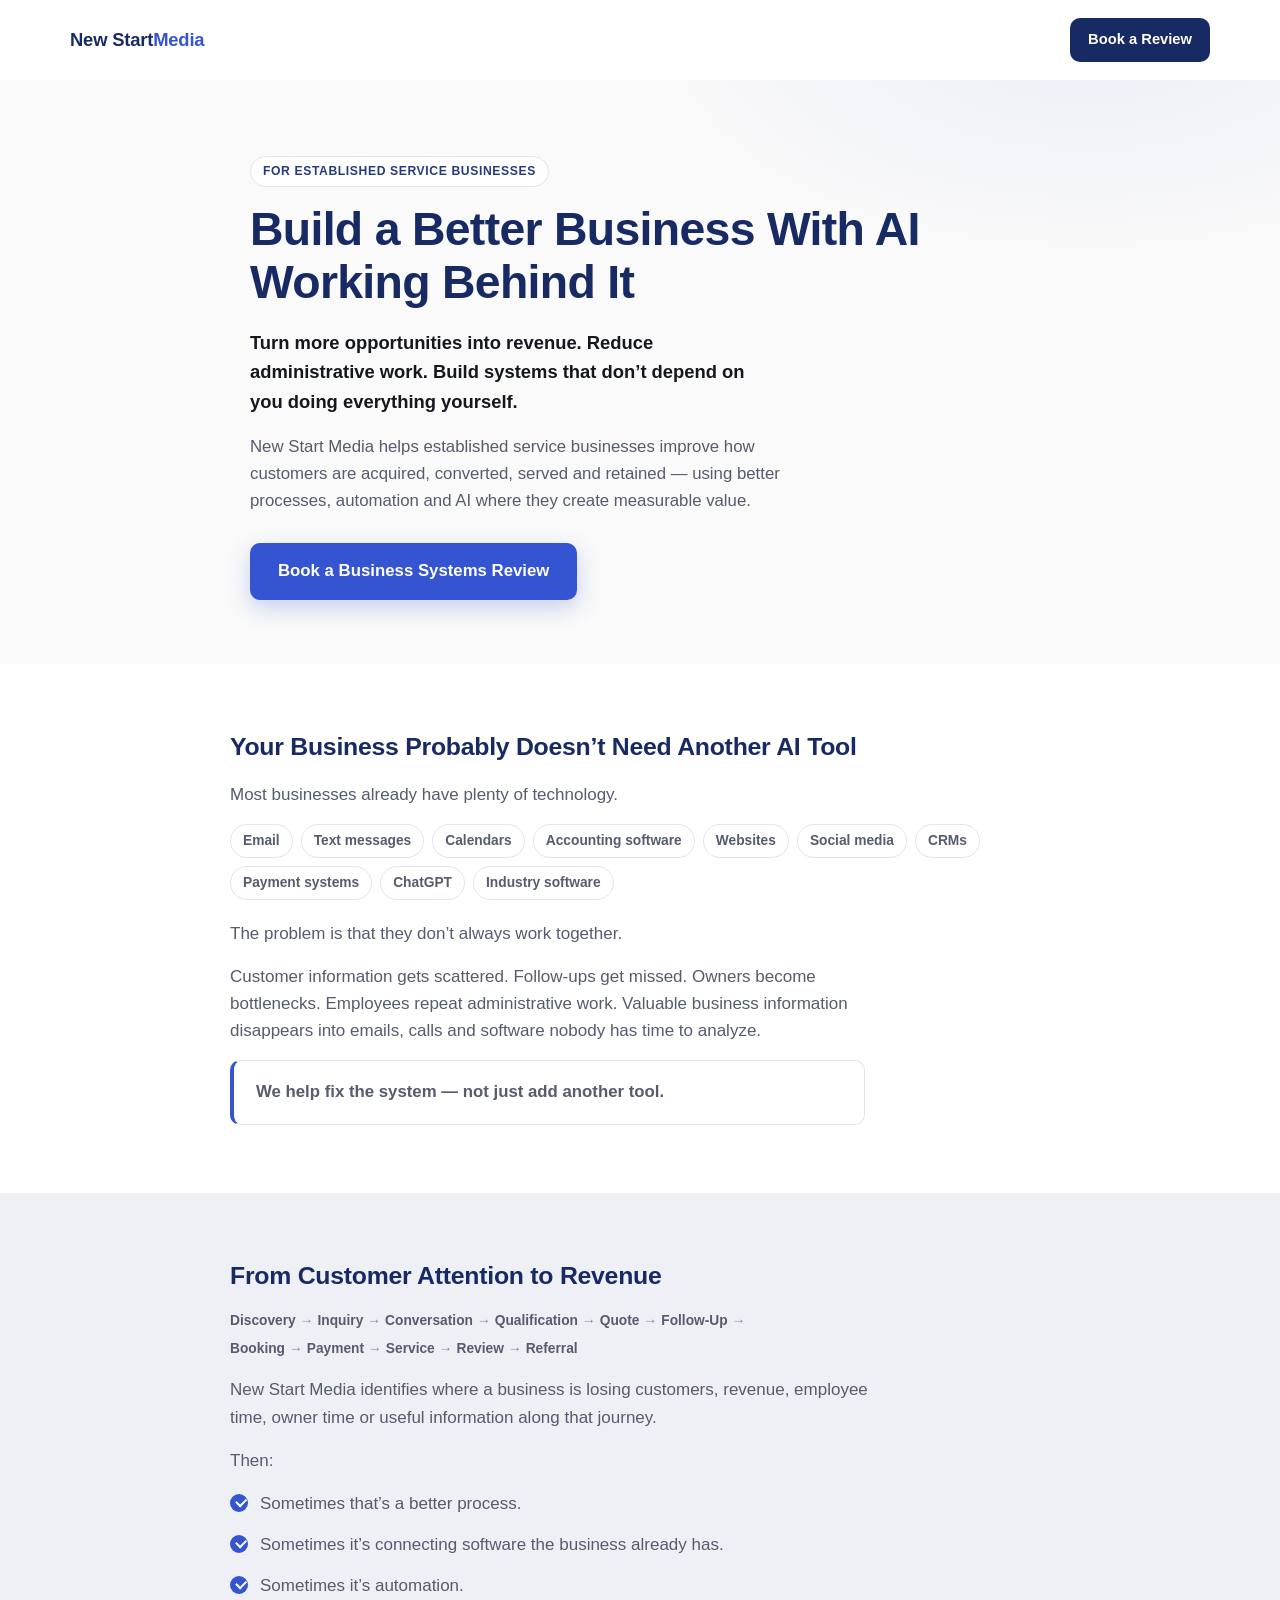
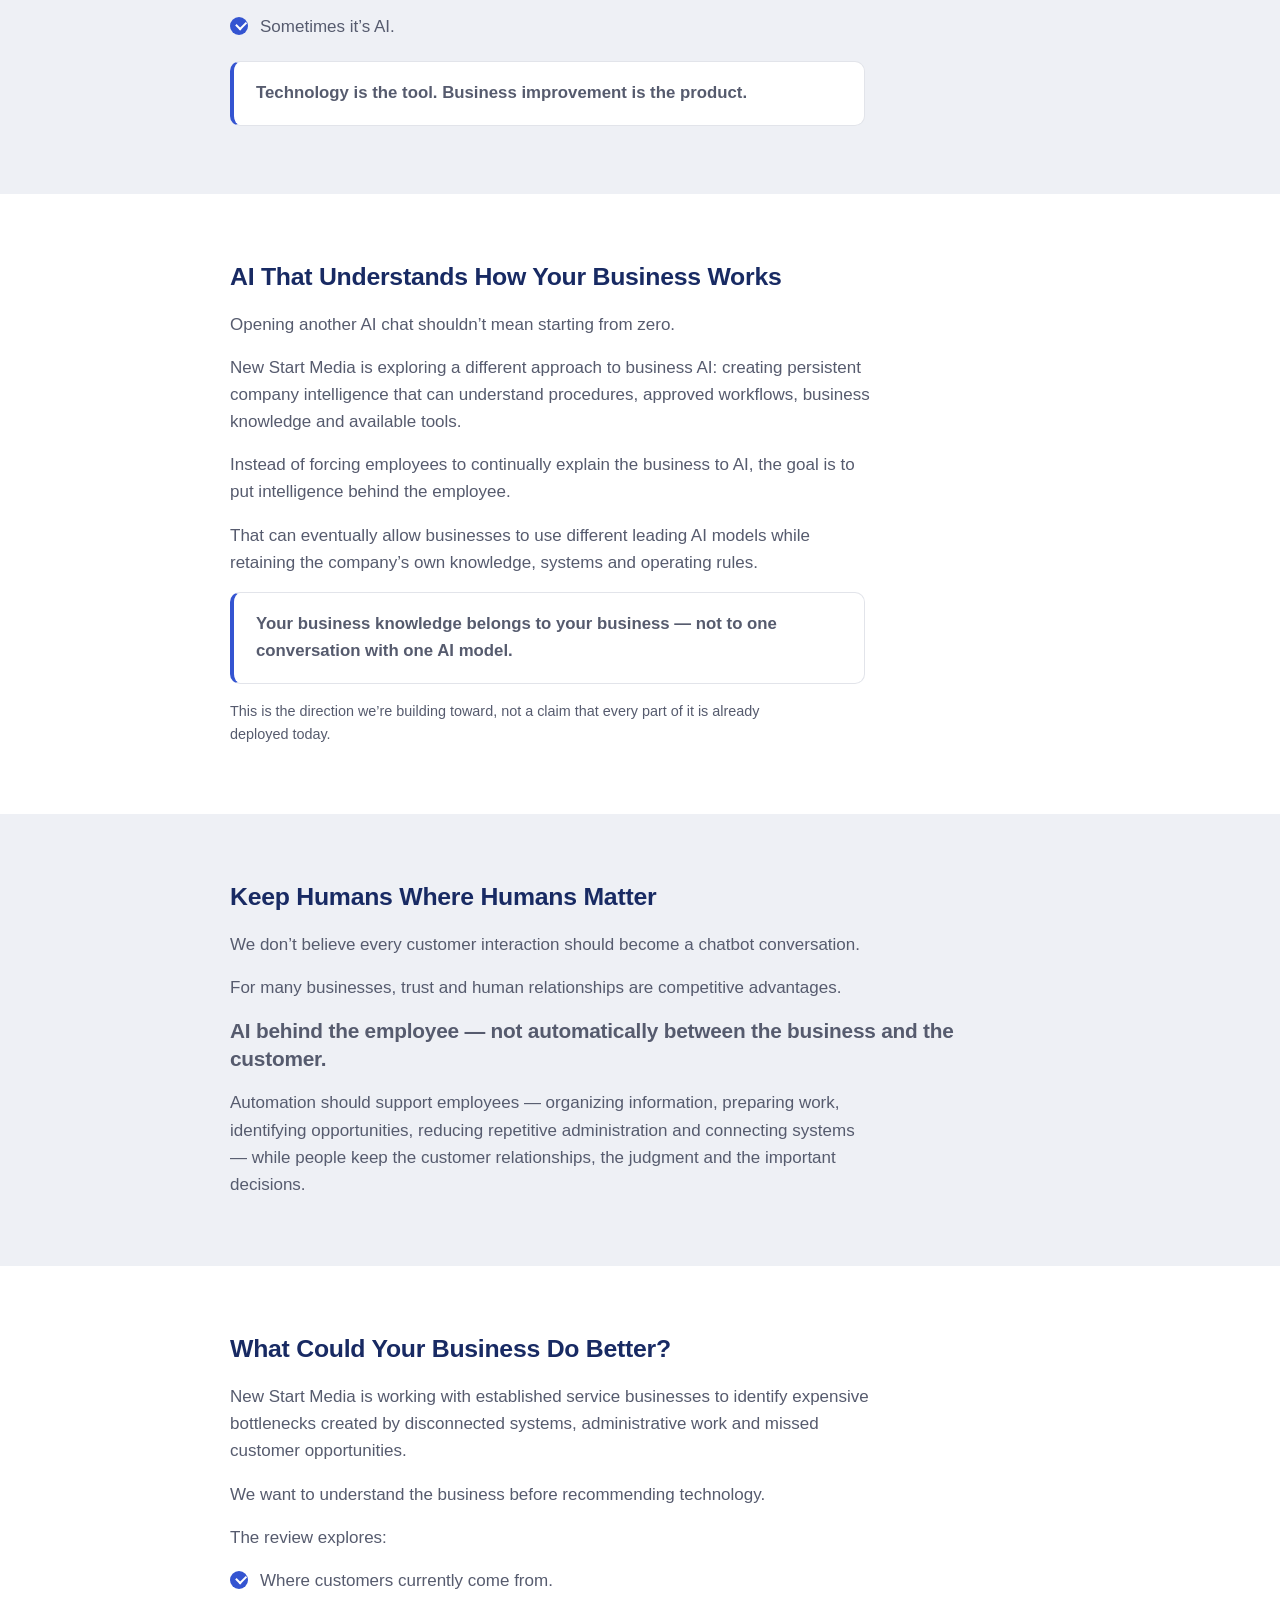
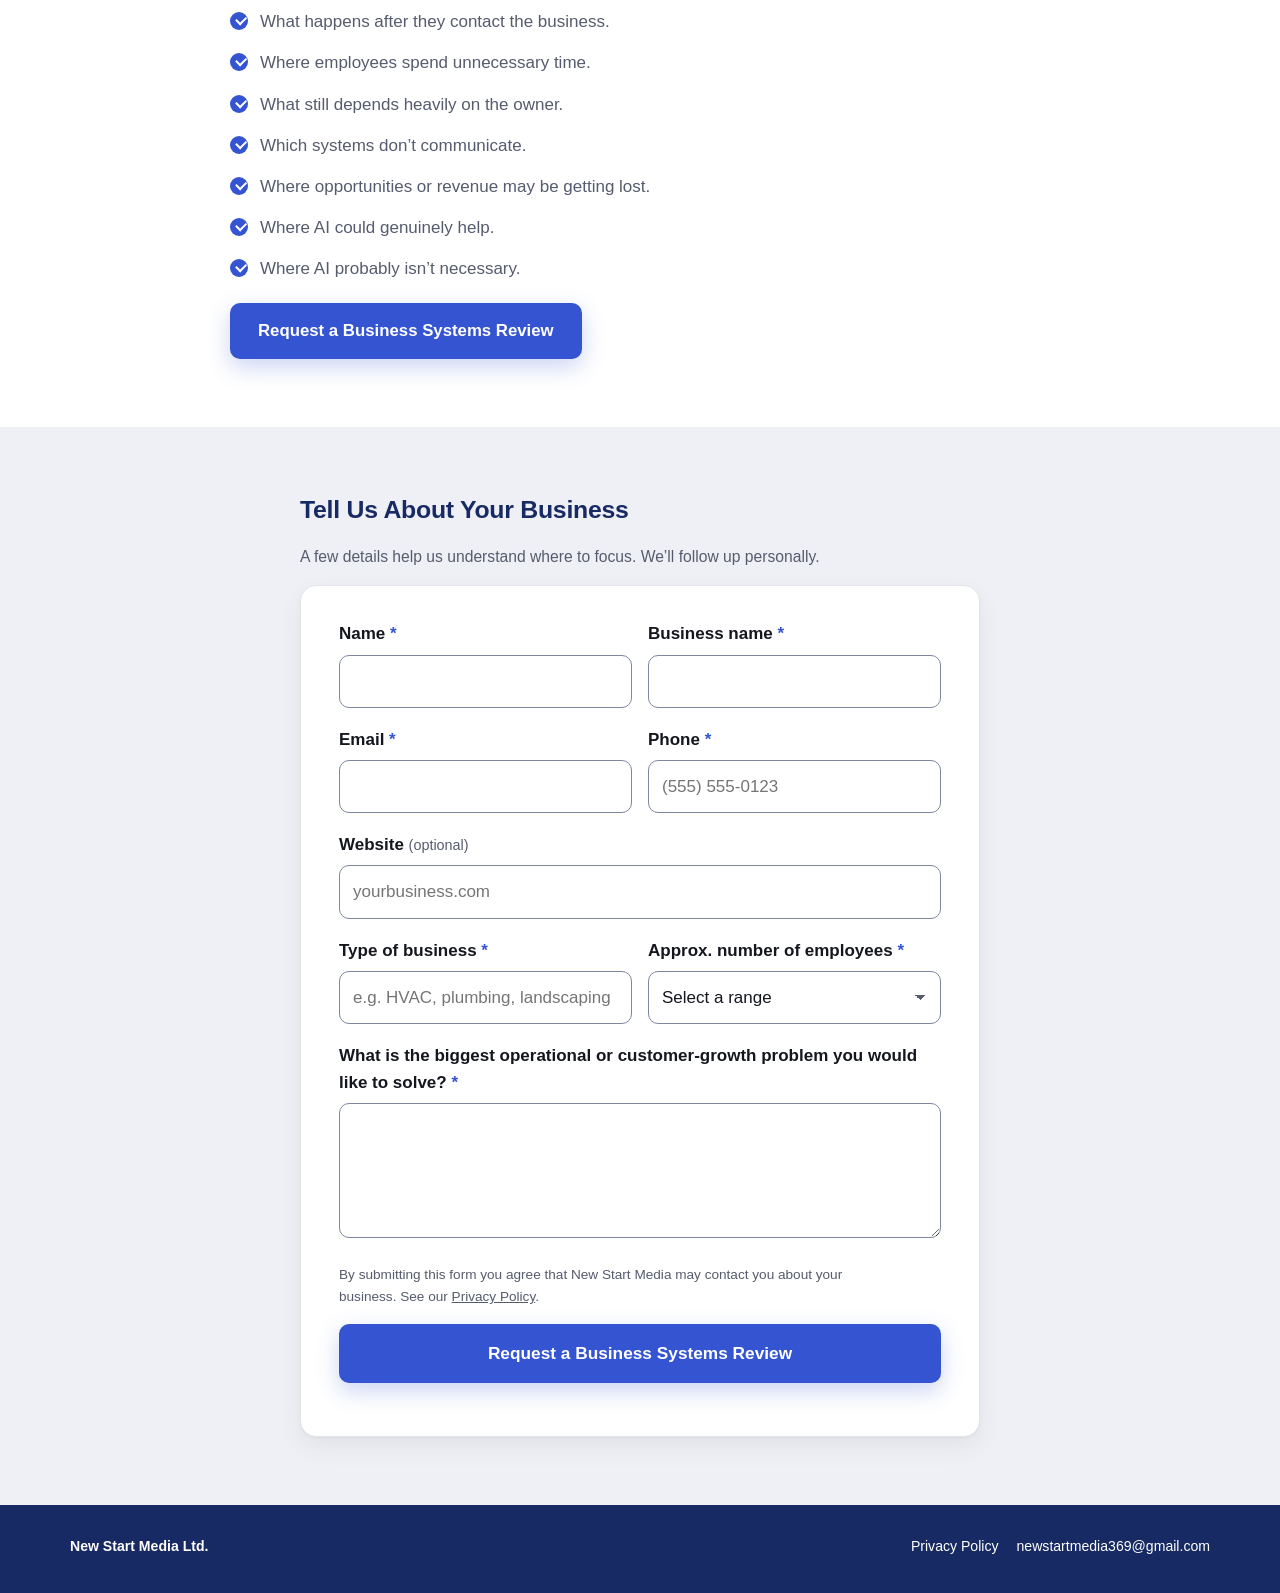
==== index.html @ b6bc2b77 "Initial New Start Media Ltd. marketing website First production release: static marketing frontend +" ====
<!DOCTYPE html>
<html lang="en-CA">
<head>
  <meta charset="utf-8">
  <meta name="viewport" content="width=device-width, initial-scale=1">
  <meta name="theme-color" content="#182a63">
  <title>New Start Media | AI Working Behind Your Business</title>
  <meta name="description" content="New Start Media helps established, owner-operated service businesses improve how customers are acquired, converted, served and retained — using better processes, automation and AI where they create measurable value.">
  <!-- No custom domain owned/confirmed yet — canonical points at the
       Render URL. Update this (and the og:url below) once a real domain
       is purchased and connected; see README. -->
  <link rel="canonical" href="https://new-start-media.onrender.com/">
  <meta name="robots" content="index,follow">

  <meta property="og:type" content="website">
  <meta property="og:site_name" content="New Start Media">
  <meta property="og:title" content="Build a Better Business With AI Working Behind It">
  <meta property="og:description" content="New Start Media helps established service businesses improve how customers are acquired, converted, served and retained — using better processes, automation and AI where they create measurable value.">
  <meta property="og:url" content="https://new-start-media.onrender.com/">
  <meta name="twitter:card" content="summary">
  <meta name="twitter:title" content="Build a Better Business With AI Working Behind It">
  <meta name="twitter:description" content="Turn more opportunities into revenue. Reduce administrative work. Build systems that don't depend on you doing everything yourself.">

  <!-- ============================================================
       GOOGLE TAG / ANALYTICS
       Paste a Google tag (gtag.js) snippet here when one exists.
       Do not commit a real measurement/conversion ID until confirmed.

  <script async src="https://www.googletagmanager.com/gtag/js?id=GTAG_ID"></script>
  <script>
    window.dataLayer = window.dataLayer || [];
    function gtag(){dataLayer.push(arguments);}
    gtag('js', new Date());
    gtag('config', 'GTAG_ID');
  </script>
       ============================================================ -->

  <link rel="icon" href="data:image/svg+xml,%3Csvg xmlns='http://www.w3.org/2000/svg' viewBox='0 0 100 100'%3E%3Crect width='100' height='100' rx='20' fill='%23182a63'/%3E%3Ctext x='50' y='68' font-size='54' text-anchor='middle' fill='%233454d1' font-family='Arial,sans-serif' font-weight='700'%3ES%3C/text%3E%3C/svg%3E">
  <link rel="stylesheet" href="styles.css">
</head>
<body>
  <header class="site-header">
    <div class="wrap header-inner">
      <a class="brand-word" href="/">New Start<span>Media</span></a>
      <a class="header-cta" href="#review-form">Book a Review</a>
    </div>
  </header>

  <main id="main">
    <!-- HERO -->
    <section class="hero" aria-labelledby="hero-heading">
      <div class="wrap">
        <p class="eyebrow">For Established Service Businesses</p>
        <h1 id="hero-heading">Build a Better Business With AI Working Behind It</h1>
        <p class="subhead">
          Turn more opportunities into revenue. Reduce administrative work.
          Build systems that don&rsquo;t depend on you doing everything
          yourself.
        </p>
        <p class="lede">
          New Start Media helps established service businesses improve how
          customers are acquired, converted, served and retained &mdash;
          using better processes, automation and AI where they create
          measurable value.
        </p>
        <a class="btn-primary" href="#review-form">Book a Business Systems Review</a>
      </div>
    </section>

    <!-- YOU PROBABLY DON'T NEED ANOTHER AI TOOL -->
    <section class="block block--surface" aria-labelledby="tools-heading">
      <div class="wrap">
        <h2 id="tools-heading">Your Business Probably Doesn&rsquo;t Need Another AI Tool</h2>
        <p>Most businesses already have plenty of technology.</p>
        <ul class="tech-list" aria-label="Tools most businesses already have">
          <li>Email</li>
          <li>Text messages</li>
          <li>Calendars</li>
          <li>Accounting software</li>
          <li>Websites</li>
          <li>Social media</li>
          <li>CRMs</li>
          <li>Payment systems</li>
          <li>ChatGPT</li>
          <li>Industry software</li>
        </ul>
        <p>The problem is that they don&rsquo;t always work together.</p>
        <p>
          Customer information gets scattered. Follow-ups get missed. Owners
          become bottlenecks. Employees repeat administrative work. Valuable
          business information disappears into emails, calls and software
          nobody has time to analyze.
        </p>
        <p class="callout">We help fix the system &mdash; not just add another tool.</p>
      </div>
    </section>

    <!-- FROM CUSTOMER ATTENTION TO REVENUE -->
    <section class="block block--soft" aria-labelledby="journey-heading">
      <div class="wrap">
        <h2 id="journey-heading">From Customer Attention to Revenue</h2>
        <p class="journey" aria-label="Customer journey: Discovery, Inquiry, Conversation, Qualification, Quote, Follow-Up, Booking, Payment, Service, Review, Referral">
          <span>Discovery</span><span class="sep" aria-hidden="true">&rarr;</span>
          <span>Inquiry</span><span class="sep" aria-hidden="true">&rarr;</span>
          <span>Conversation</span><span class="sep" aria-hidden="true">&rarr;</span>
          <span>Qualification</span><span class="sep" aria-hidden="true">&rarr;</span>
          <span>Quote</span><span class="sep" aria-hidden="true">&rarr;</span>
          <span>Follow-Up</span><span class="sep" aria-hidden="true">&rarr;</span>
          <span>Booking</span><span class="sep" aria-hidden="true">&rarr;</span>
          <span>Payment</span><span class="sep" aria-hidden="true">&rarr;</span>
          <span>Service</span><span class="sep" aria-hidden="true">&rarr;</span>
          <span>Review</span><span class="sep" aria-hidden="true">&rarr;</span>
          <span>Referral</span>
        </p>
        <p>
          New Start Media identifies where a business is losing customers,
          revenue, employee time, owner time or useful information along
          that journey.
        </p>
        <p>Then:</p>
        <ul class="check-list">
          <li>Sometimes that&rsquo;s a better process.</li>
          <li>Sometimes it&rsquo;s connecting software the business already has.</li>
          <li>Sometimes it&rsquo;s automation.</li>
          <li>Sometimes it&rsquo;s AI.</li>
        </ul>
        <p class="callout">Technology is the tool. Business improvement is the product.</p>
      </div>
    </section>

    <!-- AI THAT UNDERSTANDS HOW YOUR BUSINESS WORKS -->
    <section class="block block--surface" aria-labelledby="ai-heading">
      <div class="wrap">
        <h2 id="ai-heading">AI That Understands How Your Business Works</h2>
        <p>Opening another AI chat shouldn&rsquo;t mean starting from zero.</p>
        <p>
          New Start Media is exploring a different approach to business AI:
          creating persistent company intelligence that can understand
          procedures, approved workflows, business knowledge and available
          tools.
        </p>
        <p>
          Instead of forcing employees to continually explain the business to
          AI, the goal is to put intelligence behind the employee.
        </p>
        <p>
          That can eventually allow businesses to use different leading AI
          models while retaining the company&rsquo;s own knowledge, systems
          and operating rules.
        </p>
        <p class="callout">Your business knowledge belongs to your business &mdash; not to one conversation with one AI model.</p>
        <p style="font-size:0.9rem;">
          This is the direction we&rsquo;re building toward, not a claim that
          every part of it is already deployed today.
        </p>
      </div>
    </section>

    <!-- KEEP HUMANS WHERE HUMANS MATTER -->
    <section class="block block--soft" aria-labelledby="human-heading">
      <div class="wrap">
        <h2 id="human-heading">Keep Humans Where Humans Matter</h2>
        <p>
          We don&rsquo;t believe every customer interaction should become a
          chatbot conversation.
        </p>
        <p>
          For many businesses, trust and human relationships are competitive
          advantages.
        </p>
        <p class="principle">AI behind the employee &mdash; not automatically between the business and the customer.</p>
        <p>
          Automation should support employees &mdash; organizing information,
          preparing work, identifying opportunities, reducing repetitive
          administration and connecting systems &mdash; while people keep the
          customer relationships, the judgment and the important decisions.
        </p>
      </div>
    </section>

    <!-- BUSINESS SYSTEMS REVIEW -->
    <section class="block block--surface" id="review" aria-labelledby="review-heading">
      <div class="wrap">
        <h2 id="review-heading">What Could Your Business Do Better?</h2>
        <p>
          New Start Media is working with established service businesses to
          identify expensive bottlenecks created by disconnected systems,
          administrative work and missed customer opportunities.
        </p>
        <p>We want to understand the business before recommending technology.</p>
        <p>The review explores:</p>
        <ul class="check-list">
          <li>Where customers currently come from.</li>
          <li>What happens after they contact the business.</li>
          <li>Where employees spend unnecessary time.</li>
          <li>What still depends heavily on the owner.</li>
          <li>Which systems don&rsquo;t communicate.</li>
          <li>Where opportunities or revenue may be getting lost.</li>
          <li>Where AI could genuinely help.</li>
          <li>Where AI probably isn&rsquo;t necessary.</li>
        </ul>
        <a class="btn-primary" href="#review-form">Request a Business Systems Review</a>
      </div>
    </section>

    <!-- LEAD CAPTURE -->
    <section class="block block--soft form-section" id="review-form" aria-labelledby="form-heading">
      <div class="wrap">
        <h2 id="form-heading">Tell Us About Your Business</h2>
        <p class="form-intro">
          A few details help us understand where to focus. We&rsquo;ll follow
          up personally.
        </p>

        <div class="form-card">
          <form id="lead-form" novalidate>
            <div class="form-row cols-2">
              <div class="field">
                <label for="name">Name <span class="req" aria-hidden="true">*</span></label>
                <input type="text" id="name" name="name" autocomplete="name" required aria-required="true">
              </div>
              <div class="field">
                <label for="business_name">Business name <span class="req" aria-hidden="true">*</span></label>
                <input type="text" id="business_name" name="business_name" autocomplete="organization" required aria-required="true">
              </div>
            </div>

            <div class="form-row cols-2">
              <div class="field">
                <label for="email">Email <span class="req" aria-hidden="true">*</span></label>
                <input type="email" id="email" name="email" autocomplete="email" inputmode="email" required aria-required="true">
              </div>
              <div class="field">
                <label for="phone">Phone <span class="req" aria-hidden="true">*</span></label>
                <input type="tel" id="phone" name="phone" autocomplete="tel" inputmode="tel" required aria-required="true" placeholder="(555) 555-0123">
              </div>
            </div>

            <div class="field">
              <label for="website">Website <span class="opt">(optional)</span></label>
              <input type="text" id="website" name="website" autocomplete="url" inputmode="url" placeholder="yourbusiness.com">
            </div>

            <div class="form-row cols-2">
              <div class="field">
                <label for="business_type">Type of business <span class="req" aria-hidden="true">*</span></label>
                <input type="text" id="business_type" name="business_type" autocomplete="off" required aria-required="true" placeholder="e.g. HVAC, plumbing, landscaping">
              </div>
              <div class="field">
                <label for="employees">Approx. number of employees <span class="req" aria-hidden="true">*</span></label>
                <select id="employees" name="employees" required aria-required="true">
                  <option value="" disabled selected>Select a range</option>
                  <option value="Just me">Just me</option>
                  <option value="2-5">2&ndash;5</option>
                  <option value="6-15">6&ndash;15</option>
                  <option value="16-40">16&ndash;40</option>
                  <option value="40+">40+</option>
                </select>
              </div>
            </div>

            <div class="field">
              <label for="problem">What is the biggest operational or customer-growth problem you would like to solve? <span class="req" aria-hidden="true">*</span></label>
              <textarea id="problem" name="problem" rows="4" required aria-required="true"></textarea>
            </div>

            <!-- Honeypot: hidden from people, tempting to bots. Leave empty. -->
            <div class="hp" aria-hidden="true">
              <label for="company_website">Company Website</label>
              <input type="text" id="company_website" name="company_website" tabindex="-1" autocomplete="off">
            </div>

            <p class="consent">
              By submitting this form you agree that New Start Media may
              contact you about your business. See our
              <a href="/privacy/">Privacy Policy</a>.
            </p>

            <button type="submit" id="submit-btn">Request a Business Systems Review</button>

            <p class="form-status" id="form-status" role="status" aria-live="polite"></p>
          </form>

          <div class="success-panel" id="success-panel" hidden tabindex="-1">
            <h2>Thanks &mdash; we&rsquo;ve received your information.</h2>
            <p>
              We&rsquo;ll review what you&rsquo;ve shared and follow up
              personally to talk about your business and next steps.
            </p>
          </div>
        </div>
      </div>
    </section>
  </main>

  <footer class="site-footer">
    <div class="wrap">
      <span class="footer-brand">New Start Media Ltd.</span>
      <nav class="footer-links" aria-label="Footer">
        <a href="/privacy/">Privacy Policy</a>
        <a href="mailto:newstartmedia369@gmail.com">newstartmedia369@gmail.com</a>
      </nav>
    </div>
  </footer>

  <script src="config.js"></script>
  <script src="app.js"></script>
</body>
</html>
---- styles.css ----
/* New Start Media Ltd. — marketing site styles.
   Plain CSS, mobile-first, no external fonts or frameworks. */

:root {
  --ink: #15171f;
  --ink-soft: #565b6e;
  --bg: #fafafa;
  --bg-soft: #eef0f5;
  --surface: #ffffff;
  --line: #e2e4ea;
  --input-border: #7e86a0;
  --brand: #263a80;
  --brand-dark: #182a63;
  --accent: #3454d1;
  --accent-dark: #2540a3;
  --ok-bg: #e8f3ec;
  --ok-ink: #1c5c33;
  --err: #b3261e;
  --radius-sm: 10px;
  --radius: 16px;
  --radius-lg: 22px;
  --maxw: 1180px;
  --maxw-narrow: 720px;
}

* { box-sizing: border-box; }

html { -webkit-text-size-adjust: 100%; }

body {
  margin: 0;
  font-family: -apple-system, BlinkMacSystemFont, "Segoe UI", Roboto, Helvetica, Arial, sans-serif;
  font-size: 17px;
  line-height: 1.6;
  color: var(--ink);
  background: var(--bg);
}

.wrap {
  width: 100%;
  max-width: var(--maxw);
  margin: 0 auto;
  padding: 0 20px;
}
.wrap-narrow { max-width: var(--maxw-narrow); }

a { color: var(--accent); }

img { max-width: 100%; }

/* ---------- Header ---------- */

.site-header {
  background: var(--surface);
  padding: 18px 0;
}
.header-inner {
  display: flex;
  align-items: center;
  justify-content: space-between;
  gap: 16px;
}
.brand-word {
  font-size: 1.15rem;
  font-weight: 800;
  letter-spacing: -0.01em;
  color: var(--brand-dark);
  text-decoration: none;
}
.brand-word span { color: var(--accent); }
.header-cta {
  display: inline-block;
  font-size: 0.92rem;
  font-weight: 700;
  color: #fff;
  background: var(--brand-dark);
  text-decoration: none;
  padding: 10px 18px;
  border-radius: var(--radius-sm);
  white-space: nowrap;
}
.header-cta:hover { background: var(--brand); }

/* ---------- Hero ---------- */

.hero {
  padding: 56px 0 48px;
  background:
    radial-gradient(ellipse 60% 70% at 85% -10%, rgba(52, 84, 209, 0.07), transparent 60%),
    var(--bg);
}
.hero .wrap { max-width: 820px; }
.eyebrow {
  display: inline-block;
  margin: 0 0 16px;
  padding: 5px 12px;
  border-radius: 999px;
  background: var(--surface);
  border: 1px solid var(--line);
  color: var(--brand);
  font-size: 0.76rem;
  font-weight: 700;
  letter-spacing: 0.05em;
  text-transform: uppercase;
}
h1 {
  font-size: 2.1rem;
  line-height: 1.15;
  letter-spacing: -0.015em;
  margin: 0 0 18px;
  color: var(--brand-dark);
}
.subhead {
  font-size: 1.15rem;
  font-weight: 600;
  color: var(--ink);
  margin: 0 0 18px;
  max-width: 52ch;
}
.lede {
  font-size: 1.05rem;
  color: var(--ink-soft);
  margin: 0 0 28px;
  max-width: 60ch;
}
.btn-primary {
  display: inline-block;
  text-align: center;
  background: var(--accent);
  color: #fff;
  text-decoration: none;
  font-weight: 700;
  font-size: 1.05rem;
  padding: 15px 28px;
  border-radius: var(--radius-sm);
  box-shadow: 0 8px 22px rgba(52, 84, 209, 0.25);
}
.btn-primary:hover { background: var(--accent-dark); }
.btn-primary:focus-visible {
  outline: 3px solid rgba(52, 84, 209, 0.45);
  outline-offset: 2px;
}

/* ---------- Generic section ---------- */

section.block { padding: 52px 0; }
.block--soft { background: var(--bg-soft); }
.block--surface { background: var(--surface); }
.block .wrap { max-width: 860px; }

h2 {
  font-size: 1.55rem;
  line-height: 1.25;
  letter-spacing: -0.01em;
  color: var(--brand-dark);
  margin: 0 0 18px;
}
.block p {
  color: var(--ink-soft);
  margin: 0 0 16px;
  max-width: 68ch;
}
.block p:last-child { margin-bottom: 0; }

.callout {
  margin: 22px 0 0;
  padding: 18px 22px;
  background: var(--surface);
  border: 1px solid var(--line);
  border-left: 4px solid var(--accent);
  border-radius: var(--radius-sm);
  font-size: 1.05rem;
  font-weight: 700;
  color: var(--brand-dark);
}
.callout--dark {
  background: var(--brand-dark);
  border-color: var(--brand-dark);
  color: #fff;
}

/* Tech list (existing tools that don't talk to each other) */
.tech-list {
  display: flex;
  flex-wrap: wrap;
  gap: 8px;
  margin: 4px 0 20px;
  padding: 0;
  list-style: none;
}
.tech-list li {
  font-size: 0.86rem;
  font-weight: 600;
  color: var(--ink-soft);
  background: var(--surface);
  border: 1px solid var(--line);
  border-radius: 999px;
  padding: 5px 12px;
}

/* Journey strip */
.journey {
  display: flex;
  flex-wrap: wrap;
  gap: 6px 4px;
  margin: 4px 0 24px;
  font-size: 0.86rem;
  font-weight: 700;
  color: var(--brand);
}
.journey span { white-space: nowrap; }
.journey .sep { color: var(--input-border); font-weight: 400; }

.check-list {
  list-style: none;
  margin: 0 0 20px;
  padding: 0;
}
.check-list li {
  position: relative;
  padding: 0 0 14px 30px;
  color: var(--ink-soft);
}
.check-list li:last-child { padding-bottom: 0; }
.check-list li::before {
  content: "";
  position: absolute;
  left: 0;
  top: 4px;
  width: 18px;
  height: 18px;
  border-radius: 50%;
  background: var(--accent);
}
.check-list li::after {
  content: "";
  position: absolute;
  left: 5.5px;
  top: 8px;
  width: 8px;
  height: 4.5px;
  border-left: 2px solid #fff;
  border-bottom: 2px solid #fff;
  transform: rotate(-45deg);
}

.principle {
  font-size: 1.3rem;
  font-weight: 800;
  letter-spacing: -0.01em;
  color: var(--brand-dark);
  margin: 22px 0;
  line-height: 1.35;
}

/* ---------- Lead form ---------- */

.form-section .wrap { max-width: var(--maxw-narrow); }
.form-intro { color: var(--ink-soft); font-size: 0.98rem; margin: 0 0 26px; }

.form-card {
  background: var(--surface);
  border: 1px solid var(--line);
  border-radius: var(--radius);
  padding: 26px 22px;
  box-shadow: 0 1px 2px rgba(21, 23, 31, 0.04), 0 10px 26px rgba(21, 23, 31, 0.06);
}

.form-row {
  display: grid;
  grid-template-columns: 1fr;
  gap: 0 16px;
}

.field { margin-bottom: 18px; }

label {
  display: block;
  font-weight: 600;
  margin-bottom: 7px;
}
.req { color: var(--accent); }
.opt { font-weight: 400; color: var(--ink-soft); font-size: 0.9rem; }

input, select, textarea {
  width: 100%;
  font: inherit;
  color: var(--ink);
  padding: 12px 13px;
  border: 1px solid var(--input-border);
  border-radius: 10px;
  background: #fff;
}
select { appearance: none; background-image: linear-gradient(45deg, transparent 50%, var(--ink-soft) 50%), linear-gradient(135deg, var(--ink-soft) 50%, transparent 50%); background-position: calc(100% - 20px) center, calc(100% - 15px) center; background-size: 5px 5px, 5px 5px; background-repeat: no-repeat; }
input:focus, select:focus, textarea:focus {
  outline: 3px solid rgba(52, 84, 209, 0.35);
  outline-offset: 1px;
  border-color: var(--accent);
}
textarea { resize: vertical; min-height: 96px; }

input[aria-invalid="true"], select[aria-invalid="true"], textarea[aria-invalid="true"] {
  border-color: var(--err);
  outline-color: rgba(179, 38, 30, 0.35);
}

.field-error {
  color: var(--err);
  font-size: 0.88rem;
  margin-top: 5px;
}

/* Honeypot — visually and functionally hidden, still in the DOM for bots. */
.hp {
  position: absolute !important;
  left: -9999px !important;
  width: 1px;
  height: 1px;
  overflow: hidden;
}

.consent {
  font-size: 0.85rem;
  color: var(--ink-soft);
  margin: 4px 0 18px;
}
.consent a { color: var(--ink-soft); text-decoration: underline; }

button[type="submit"] {
  width: 100%;
  font: inherit;
  font-weight: 700;
  font-size: 1.08rem;
  color: #fff;
  background: var(--accent);
  border: 0;
  border-radius: var(--radius-sm);
  padding: 16px 20px;
  cursor: pointer;
  box-shadow: 0 8px 22px rgba(52, 84, 209, 0.25);
}
button[type="submit"]:hover { background: var(--accent-dark); }
button[type="submit"]:disabled { opacity: 0.65; cursor: progress; }
button[type="submit"]:focus-visible {
  outline: 3px solid rgba(52, 84, 209, 0.5);
  outline-offset: 2px;
}

.form-status {
  margin: 14px 0 0;
  font-size: 0.95rem;
  min-height: 1.2em;
}
.form-status.is-error { color: var(--err); font-weight: 600; }
.form-status.is-working { color: var(--ink-soft); }

.success-panel {
  padding: 24px 22px;
  background: var(--ok-bg);
  border: 1px solid #bcdcc7;
  border-radius: var(--radius);
}
.success-panel h2 { color: var(--ok-ink); margin-top: 0; }
.success-panel:focus { outline: 3px solid rgba(28, 92, 51, 0.4); outline-offset: 2px; }

/* ---------- Footer ---------- */

.site-footer {
  padding: 30px 0 36px;
  background: var(--brand-dark);
  color: rgba(255,255,255,0.72);
  font-size: 0.88rem;
}
.site-footer .wrap {
  display: flex;
  flex-wrap: wrap;
  gap: 10px 24px;
  align-items: center;
  justify-content: space-between;
}
.site-footer a { color: #fff; text-decoration: none; }
.site-footer a:hover { text-decoration: underline; }
.footer-links { display: flex; gap: 18px; flex-wrap: wrap; }
.footer-brand { color: #fff; font-weight: 700; }

/* ---------- Privacy / simple content page ---------- */

.content-page .wrap { max-width: var(--maxw-narrow); padding-top: 44px; padding-bottom: 56px; }
.content-page h1 { font-size: 1.7rem; }
.content-page h2 { font-size: 1.15rem; margin-top: 32px; }
.content-page p, .content-page li { color: var(--ink-soft); }
.content-page ul { padding-left: 22px; }
.updated-note { color: var(--ink-soft); font-size: 0.9rem; margin-bottom: 28px; }

/* ---------- Responsive ---------- */

@media (min-width: 560px) {
  h1 { font-size: 2.5rem; }
  .form-row.cols-2 { grid-template-columns: 1fr 1fr; }
  .form-card { padding: 34px 38px; }
  section.block { padding: 68px 0; }
  .hero { padding: 76px 0 64px; }
}

@media (min-width: 900px) {
  h1 { font-size: 2.9rem; }
}

@media (prefers-reduced-motion: no-preference) {
  html { scroll-behavior: smooth; }
}
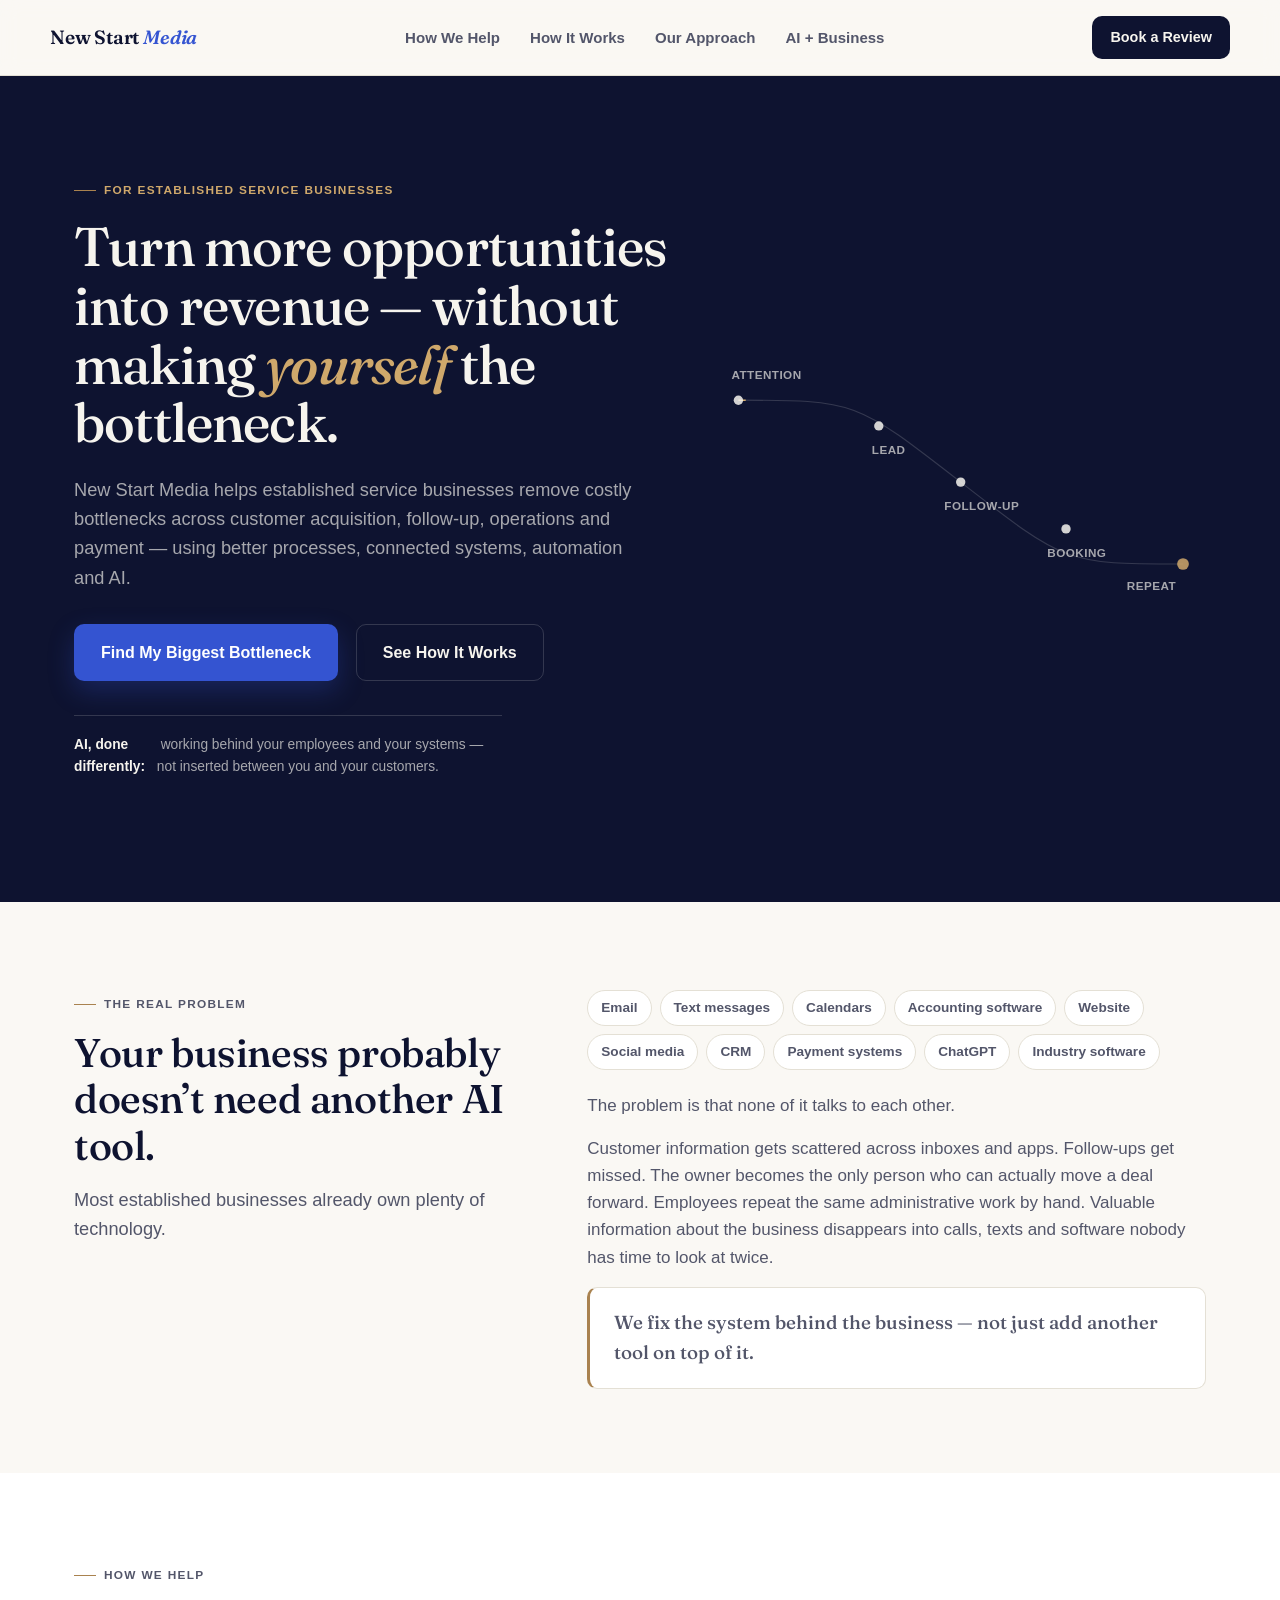
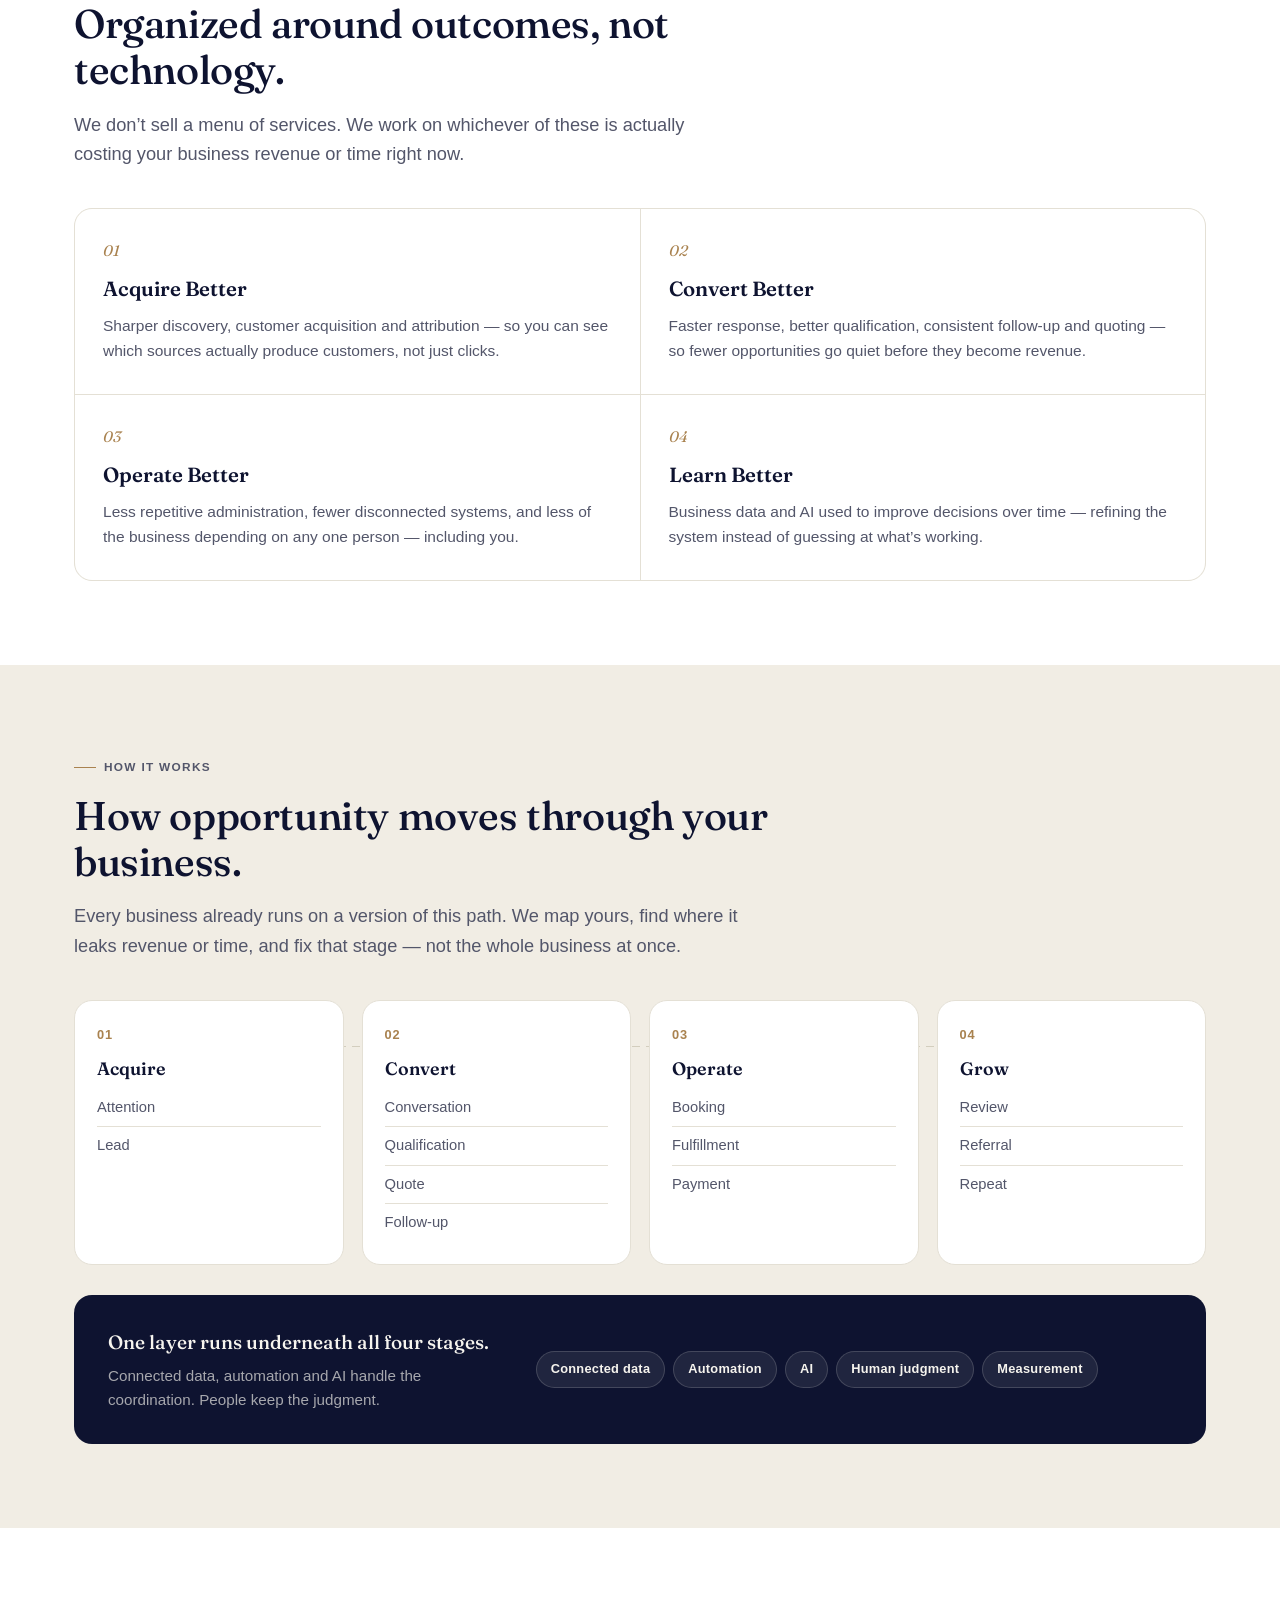
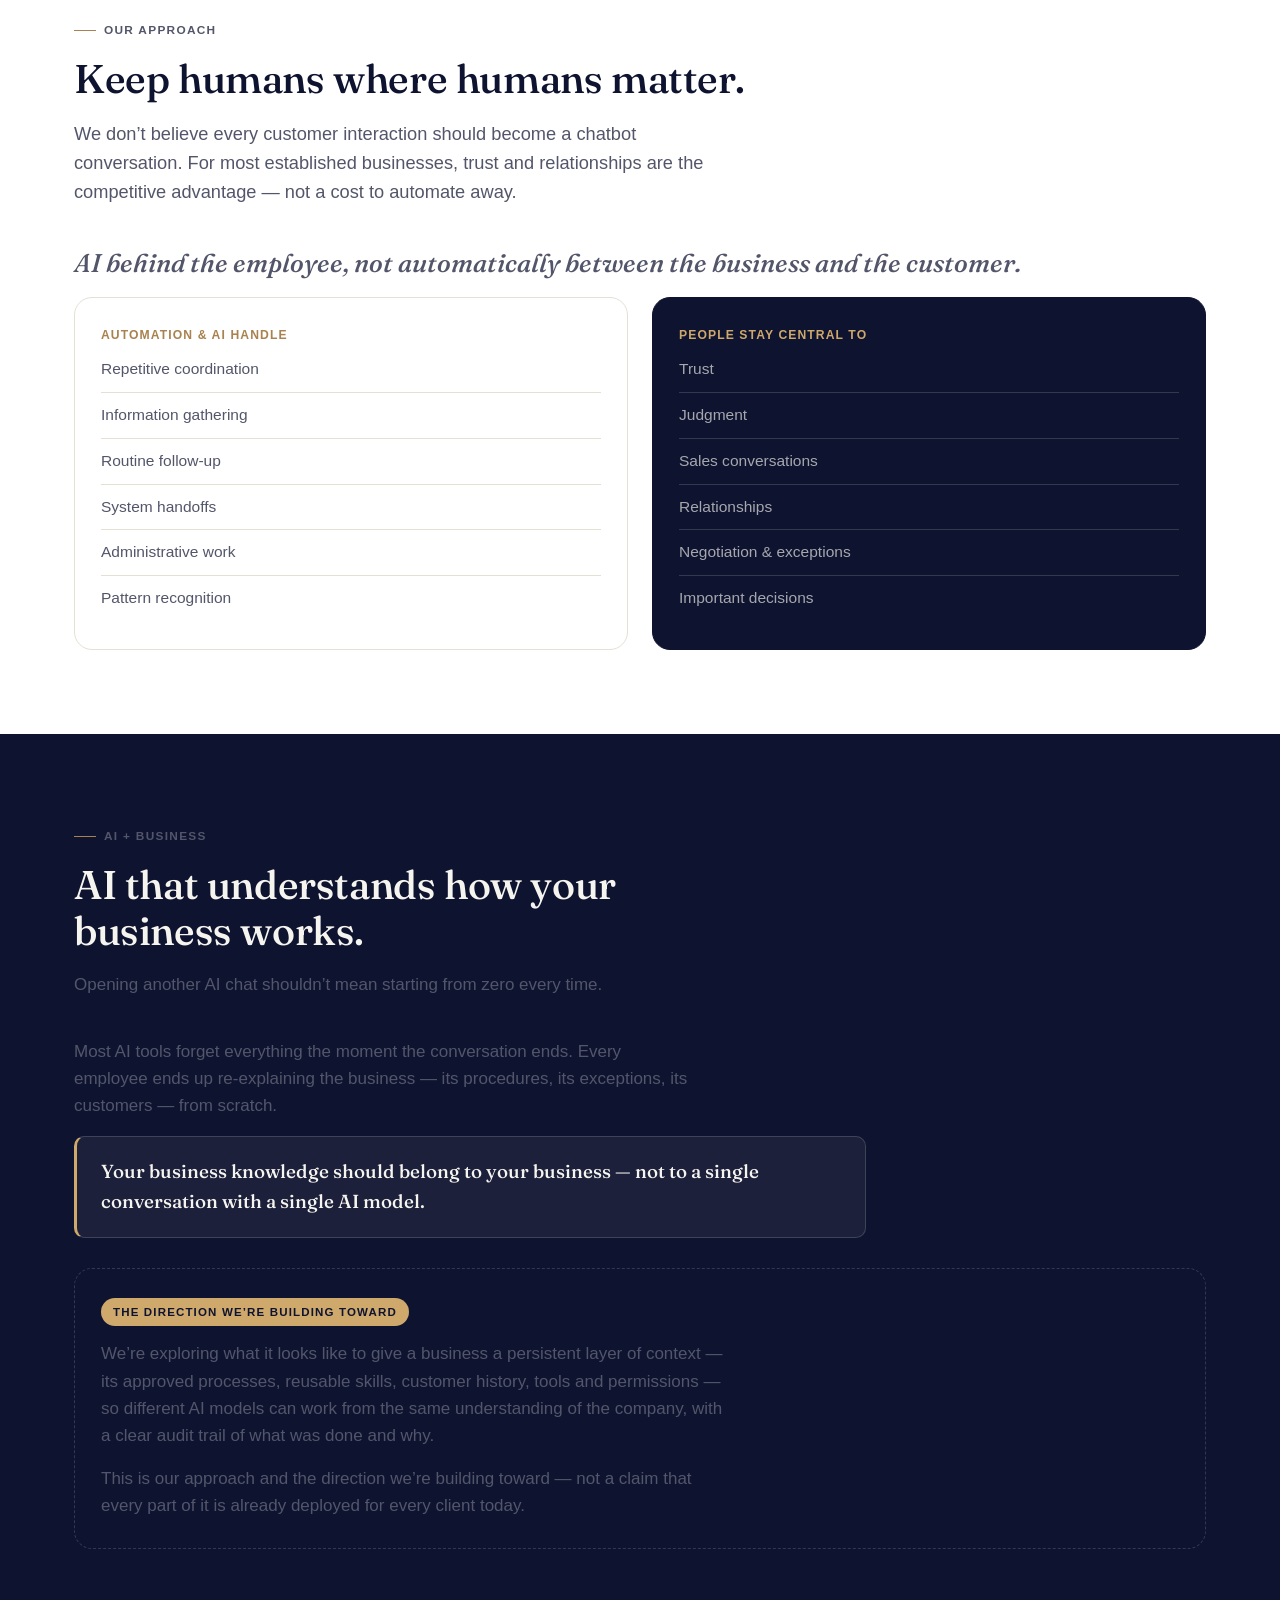
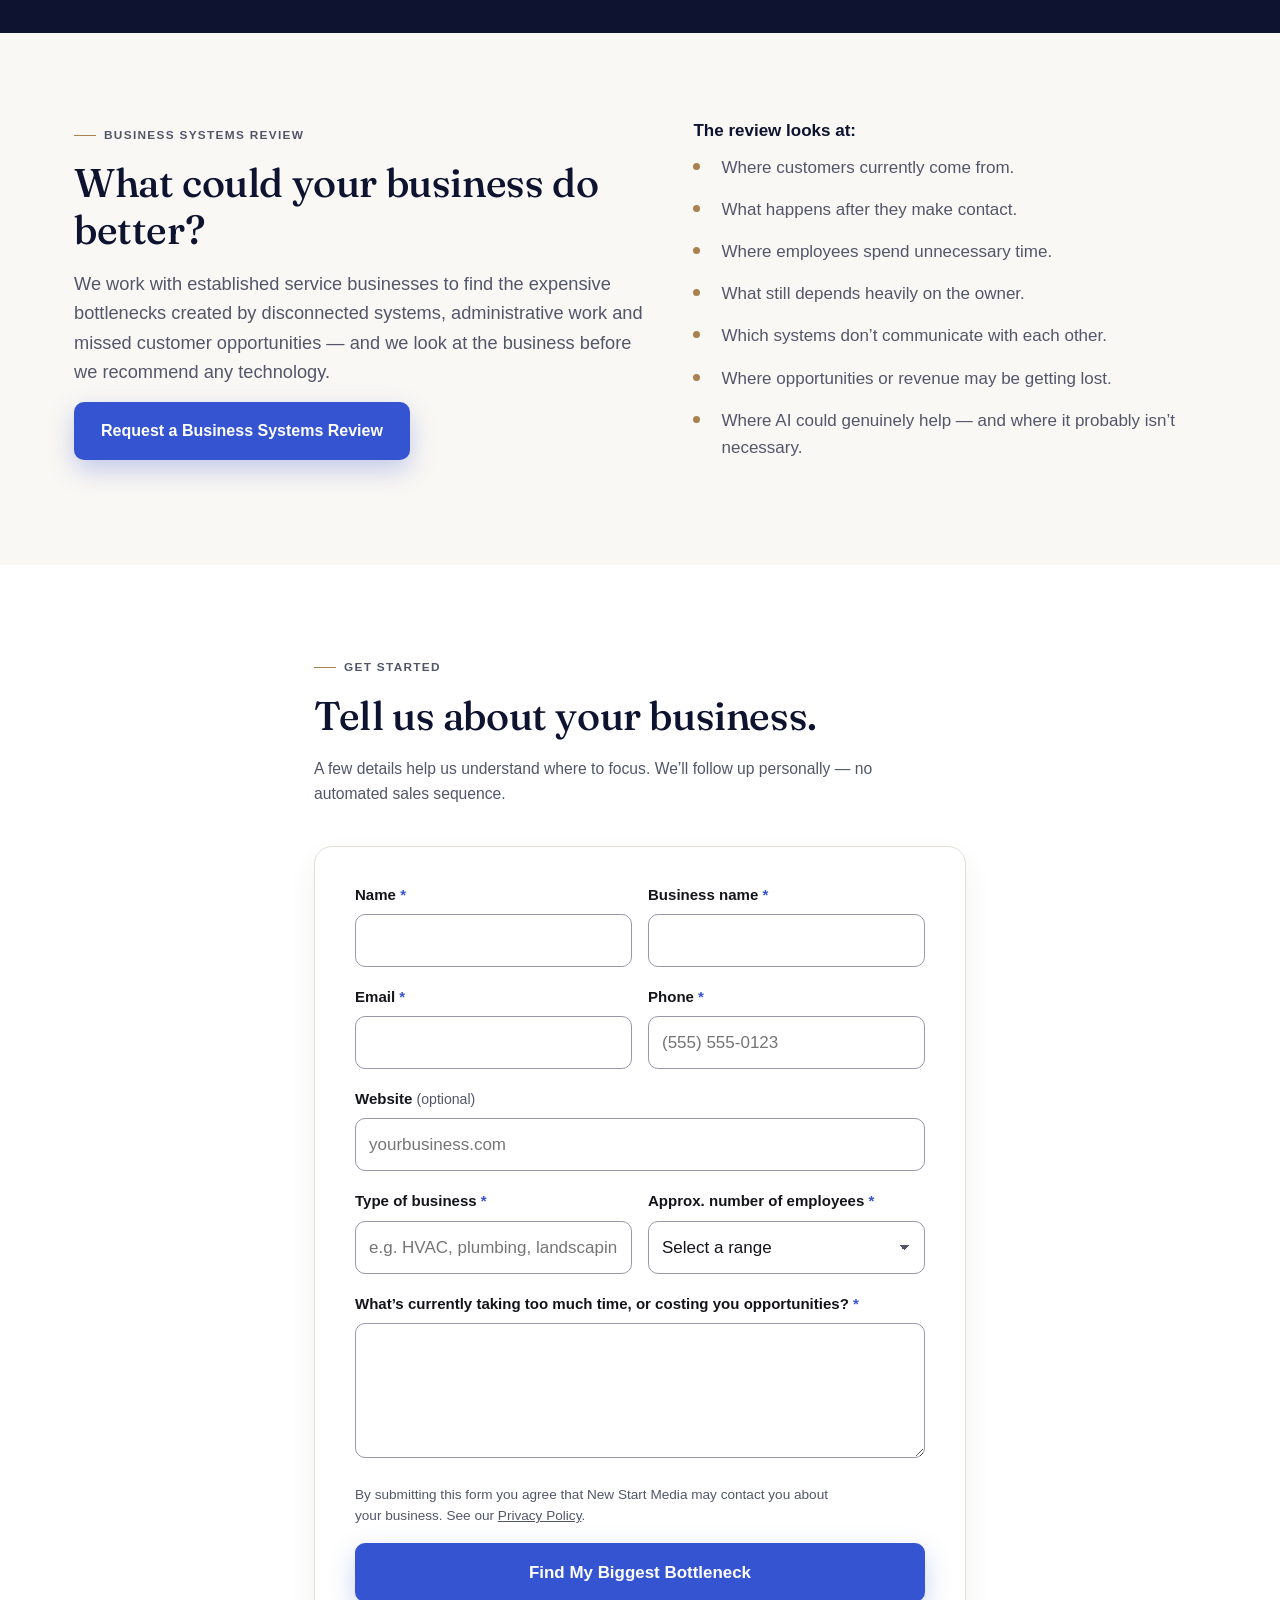
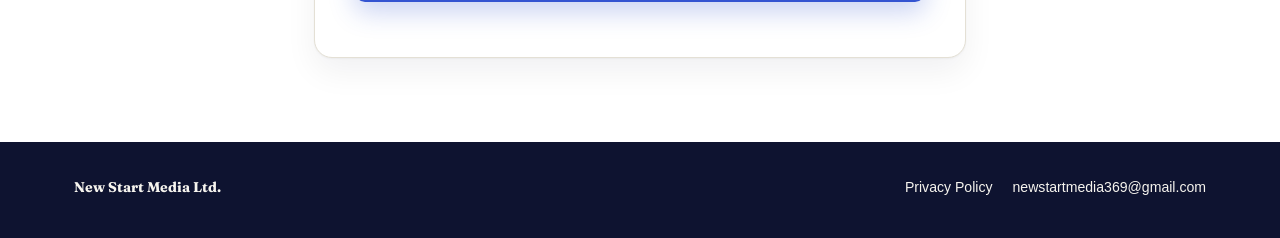
==== commit 19e5ed36: "Redesign homepage as a premium AI/business-systems consultancy Full visual and content redesign away" ====
--- a/index.html
+++ b/index.html
@@ -3,23 +3,20 @@
 <head>
   <meta charset="utf-8">
   <meta name="viewport" content="width=device-width, initial-scale=1">
-  <meta name="theme-color" content="#182a63">
-  <title>New Start Media | AI Working Behind Your Business</title>
-  <meta name="description" content="New Start Media helps established, owner-operated service businesses improve how customers are acquired, converted, served and retained — using better processes, automation and AI where they create measurable value.">
-  <!-- No custom domain owned/confirmed yet — canonical points at the
-       Render URL. Update this (and the og:url below) once a real domain
-       is purchased and connected; see README. -->
-  <link rel="canonical" href="https://new-start-media.onrender.com/">
+  <meta name="theme-color" content="#0e1330">
+  <title>New Start Media | Business Systems &amp; AI for Service Companies</title>
+  <meta name="description" content="New Start Media helps established service businesses turn more opportunities into revenue and reduce owner dependency — by fixing the systems between customer acquisition, operations and payment, with AI working behind the business.">
+  <link rel="canonical" href="https://newstartmedia.ca/">
   <meta name="robots" content="index,follow">
 
   <meta property="og:type" content="website">
   <meta property="og:site_name" content="New Start Media">
-  <meta property="og:title" content="Build a Better Business With AI Working Behind It">
-  <meta property="og:description" content="New Start Media helps established service businesses improve how customers are acquired, converted, served and retained — using better processes, automation and AI where they create measurable value.">
-  <meta property="og:url" content="https://new-start-media.onrender.com/">
+  <meta property="og:title" content="Turn More Opportunities Into Revenue — Without Making Yourself the Bottleneck">
+  <meta property="og:description" content="New Start Media helps established service businesses remove costly bottlenecks across customer acquisition, follow-up, operations and payment — using better processes, connected systems, automation and AI.">
+  <meta property="og:url" content="https://newstartmedia.ca/">
   <meta name="twitter:card" content="summary">
-  <meta name="twitter:title" content="Build a Better Business With AI Working Behind It">
-  <meta name="twitter:description" content="Turn more opportunities into revenue. Reduce administrative work. Build systems that don't depend on you doing everything yourself.">
+  <meta name="twitter:title" content="Turn More Opportunities Into Revenue — Without Making Yourself the Bottleneck">
+  <meta name="twitter:description" content="Better processes, connected systems, automation and AI working behind established service businesses — not another AI tool bolted on top.">
 
   <!-- ============================================================
        GOOGLE TAG / ANALYTICS
@@ -35,182 +32,319 @@
   </script>
        ============================================================ -->
 
-  <link rel="icon" href="data:image/svg+xml,%3Csvg xmlns='http://www.w3.org/2000/svg' viewBox='0 0 100 100'%3E%3Crect width='100' height='100' rx='20' fill='%23182a63'/%3E%3Ctext x='50' y='68' font-size='54' text-anchor='middle' fill='%233454d1' font-family='Arial,sans-serif' font-weight='700'%3ES%3C/text%3E%3C/svg%3E">
+  <link rel="icon" href="data:image/svg+xml,%3Csvg xmlns='http://www.w3.org/2000/svg' viewBox='0 0 100 100'%3E%3Crect width='100' height='100' rx='20' fill='%230e1330'/%3E%3Ctext x='50' y='68' font-size='54' text-anchor='middle' fill='%23cfa86b' font-family='Georgia,serif' font-weight='700'%3ES%3C/text%3E%3C/svg%3E">
+  <link rel="preconnect" href="https://fonts.googleapis.com">
+  <link rel="preconnect" href="https://fonts.gstatic.com" crossorigin>
+  <link rel="stylesheet" href="https://fonts.googleapis.com/css2?family=Fraunces:ital,opsz,wght@0,9..144,400;0,9..144,500;0,9..144,600;1,9..144,500&display=swap">
   <link rel="stylesheet" href="styles.css">
 </head>
 <body>
+  <a class="skip-link" href="#main">Skip to content</a>
+
   <header class="site-header">
     <div class="wrap header-inner">
-      <a class="brand-word" href="/">New Start<span>Media</span></a>
-      <a class="header-cta" href="#review-form">Book a Review</a>
+      <a class="brand-word" href="./">New Start <span>Media</span></a>
+      <nav class="main-nav" aria-label="Primary">
+        <ul>
+          <li><a href="#help">How We Help</a></li>
+          <li><a href="#how-it-works">How It Works</a></li>
+          <li><a href="#approach">Our Approach</a></li>
+          <li><a href="#ai">AI + Business</a></li>
+        </ul>
+      </nav>
+      <div style="display:flex;align-items:center;gap:10px;">
+        <button type="button" class="nav-toggle" id="nav-toggle" aria-expanded="false" aria-controls="mobile-nav">Menu</button>
+        <a class="header-cta" href="#review-form">Book a Review</a>
+      </div>
     </div>
+    <nav class="mobile-nav" id="mobile-nav" aria-label="Primary (mobile)" hidden>
+      <ul>
+        <li><a href="#help">How We Help</a></li>
+        <li><a href="#how-it-works">How It Works</a></li>
+        <li><a href="#approach">Our Approach</a></li>
+        <li><a href="#ai">AI + Business</a></li>
+        <li><a href="#review-form">Book a Review</a></li>
+      </ul>
+    </nav>
   </header>
 
   <main id="main">
     <!-- HERO -->
-    <section class="hero" aria-labelledby="hero-heading">
+    <section class="hero on-navy" aria-labelledby="hero-heading">
+      <div class="wrap hero-grid">
+        <div class="hero-copy">
+          <p class="eyebrow">For established service businesses</p>
+          <h1 id="hero-heading">Turn more opportunities into revenue&nbsp;— without making <em>yourself</em> the bottleneck.</h1>
+          <p class="lede">
+            New Start Media helps established service businesses remove costly
+            bottlenecks across customer acquisition, follow-up, operations and
+            payment &mdash; using better processes, connected systems,
+            automation and AI.
+          </p>
+          <div class="hero-ctas">
+            <a class="btn-primary" href="#review-form">Find My Biggest Bottleneck</a>
+            <a class="btn-secondary" href="#how-it-works">See How It Works</a>
+          </div>
+          <p class="hero-note"><strong>AI, done differently:</strong>&nbsp;working behind your employees and your systems &mdash; not inserted between you and your customers.</p>
+        </div>
+        <div class="hero-flow" aria-hidden="true">
+          <svg viewBox="0 0 420 260" preserveAspectRatio="xMidYMid meet">
+            <path class="flow-line" d="M20,60 C120,60 120,60 210,130 C300,200 300,200 400,200" />
+            <path class="flow-line flow-line--active" d="M20,60 C120,60 120,60 210,130 C300,200 300,200 400,200" />
+            <circle class="flow-dot" cx="20" cy="60" r="4"></circle>
+            <circle class="flow-dot" cx="140" cy="82" r="4"></circle>
+            <circle class="flow-dot" cx="210" cy="130" r="4"></circle>
+            <circle class="flow-dot" cx="300" cy="170" r="4"></circle>
+            <circle class="flow-dot flow-dot--gold" cx="400" cy="200" r="5"></circle>
+            <text x="14" y="42">Attention</text>
+            <text x="134" y="106">Lead</text>
+            <text x="196" y="154">Follow&#8209;up</text>
+            <text x="284" y="194">Booking</text>
+            <text x="352" y="222">Repeat</text>
+          </svg>
+        </div>
+      </div>
+    </section>
+
+    <!-- THE PROBLEM -->
+    <section class="block block--paper reveal" aria-labelledby="tools-heading">
+      <div class="wrap problem-layout">
+        <div>
+          <p class="eyebrow">The real problem</p>
+          <h2 id="tools-heading">Your business probably doesn&rsquo;t need another AI tool.</h2>
+          <p class="lede-lg">Most established businesses already own plenty of technology.</p>
+        </div>
+        <div>
+          <ul class="tech-list" aria-label="Tools most businesses already have">
+            <li>Email</li>
+            <li>Text messages</li>
+            <li>Calendars</li>
+            <li>Accounting software</li>
+            <li>Website</li>
+            <li>Social media</li>
+            <li>CRM</li>
+            <li>Payment systems</li>
+            <li>ChatGPT</li>
+            <li>Industry software</li>
+          </ul>
+          <p>The problem is that none of it talks to each other.</p>
+          <p>
+            Customer information gets scattered across inboxes and apps.
+            Follow-ups get missed. The owner becomes the only person who can
+            actually move a deal forward. Employees repeat the same
+            administrative work by hand. Valuable information about the
+            business disappears into calls, texts and software nobody has
+            time to look at twice.
+          </p>
+          <p class="callout">We fix the system behind the business &mdash; not just add another tool on top of it.</p>
+        </div>
+      </div>
+    </section>
+
+    <!-- HOW WE HELP -->
+    <section class="block block--surface reveal" id="help" aria-labelledby="help-heading">
       <div class="wrap">
-        <p class="eyebrow">For Established Service Businesses</p>
-        <h1 id="hero-heading">Build a Better Business With AI Working Behind It</h1>
-        <p class="subhead">
-          Turn more opportunities into revenue. Reduce administrative work.
-          Build systems that don&rsquo;t depend on you doing everything
-          yourself.
+        <div class="section-head">
+          <p class="eyebrow">How we help</p>
+          <h2 id="help-heading">Organized around outcomes, not technology.</h2>
+          <p class="lede-lg">We don&rsquo;t sell a menu of services. We work on whichever of these is actually costing your business revenue or time right now.</p>
+        </div>
+        <div class="outcomes">
+          <article class="outcome">
+            <span class="outcome-index">01</span>
+            <h3>Acquire Better</h3>
+            <p>Sharper discovery, customer acquisition and attribution &mdash; so you can see which sources actually produce customers, not just clicks.</p>
+          </article>
+          <article class="outcome">
+            <span class="outcome-index">02</span>
+            <h3>Convert Better</h3>
+            <p>Faster response, better qualification, consistent follow-up and quoting &mdash; so fewer opportunities go quiet before they become revenue.</p>
+          </article>
+          <article class="outcome">
+            <span class="outcome-index">03</span>
+            <h3>Operate Better</h3>
+            <p>Less repetitive administration, fewer disconnected systems, and less of the business depending on any one person &mdash; including you.</p>
+          </article>
+          <article class="outcome">
+            <span class="outcome-index">04</span>
+            <h3>Learn Better</h3>
+            <p>Business data and AI used to improve decisions over time &mdash; refining the system instead of guessing at what&rsquo;s working.</p>
+          </article>
+        </div>
+      </div>
+    </section>
+
+    <!-- HOW IT WORKS: OPERATING MODEL -->
+    <section class="block block--alt reveal" id="how-it-works" aria-labelledby="model-heading">
+      <div class="wrap model-wrap">
+        <div class="section-head">
+          <p class="eyebrow">How it works</p>
+          <h2 id="model-heading">How opportunity moves through your business.</h2>
+          <p class="lede-lg">Every business already runs on a version of this path. We map yours, find where it leaks revenue or time, and fix that stage &mdash; not the whole business at once.</p>
+        </div>
+
+        <div class="model-stages">
+          <div class="model-stage">
+            <h4>Acquire</h4>
+            <ul>
+              <li>Attention</li>
+              <li>Lead</li>
+            </ul>
+          </div>
+          <div class="model-stage">
+            <h4>Convert</h4>
+            <ul>
+              <li>Conversation</li>
+              <li>Qualification</li>
+              <li>Quote</li>
+              <li>Follow-up</li>
+            </ul>
+          </div>
+          <div class="model-stage">
+            <h4>Operate</h4>
+            <ul>
+              <li>Booking</li>
+              <li>Fulfillment</li>
+              <li>Payment</li>
+            </ul>
+          </div>
+          <div class="model-stage">
+            <h4>Grow</h4>
+            <ul>
+              <li>Review</li>
+              <li>Referral</li>
+              <li>Repeat</li>
+            </ul>
+          </div>
+        </div>
+
+        <div class="model-layer">
+          <div>
+            <h4>One layer runs underneath all four stages.</h4>
+            <p>Connected data, automation and AI handle the coordination. People keep the judgment.</p>
+          </div>
+          <ul class="layer-tags">
+            <li>Connected data</li>
+            <li>Automation</li>
+            <li>AI</li>
+            <li>Human judgment</li>
+            <li>Measurement</li>
+          </ul>
+        </div>
+      </div>
+    </section>
+
+    <!-- OUR APPROACH: HUMAN-FIRST AI -->
+    <section class="block block--surface reveal" id="approach" aria-labelledby="approach-heading">
+      <div class="wrap">
+        <div class="section-head">
+          <p class="eyebrow">Our approach</p>
+          <h2 id="approach-heading">Keep humans where humans matter.</h2>
+          <p class="lede-lg">We don&rsquo;t believe every customer interaction should become a chatbot conversation. For most established businesses, trust and relationships are the competitive advantage &mdash; not a cost to automate away.</p>
+        </div>
+
+        <p class="principle">AI behind the employee, not automatically between the business and the customer.</p>
+
+        <div class="split">
+          <div class="split-card">
+            <span class="split-label">Automation &amp; AI handle</span>
+            <ul>
+              <li>Repetitive coordination</li>
+              <li>Information gathering</li>
+              <li>Routine follow-up</li>
+              <li>System handoffs</li>
+              <li>Administrative work</li>
+              <li>Pattern recognition</li>
+            </ul>
+          </div>
+          <div class="split-card is-dark">
+            <span class="split-label">People stay central to</span>
+            <ul>
+              <li>Trust</li>
+              <li>Judgment</li>
+              <li>Sales conversations</li>
+              <li>Relationships</li>
+              <li>Negotiation &amp; exceptions</li>
+              <li>Important decisions</li>
+            </ul>
+          </div>
+        </div>
+      </div>
+    </section>
+
+    <!-- AI + BUSINESS: PERSISTENT INTELLIGENCE DIRECTION -->
+    <section class="block block--navy reveal" id="ai" aria-labelledby="ai-heading">
+      <div class="wrap">
+        <div class="section-head">
+          <p class="eyebrow">AI + business</p>
+          <h2 id="ai-heading">AI that understands how your business works.</h2>
+          <p>Opening another AI chat shouldn&rsquo;t mean starting from zero every time.</p>
+        </div>
+        <p>
+          Most AI tools forget everything the moment the conversation ends.
+          Every employee ends up re-explaining the business &mdash; its
+          procedures, its exceptions, its customers &mdash; from scratch.
         </p>
-        <p class="lede">
-          New Start Media helps established service businesses improve how
-          customers are acquired, converted, served and retained &mdash;
-          using better processes, automation and AI where they create
-          measurable value.
-        </p>
-        <a class="btn-primary" href="#review-form">Book a Business Systems Review</a>
-      </div>
-    </section>
-
-    <!-- YOU PROBABLY DON'T NEED ANOTHER AI TOOL -->
-    <section class="block block--surface" aria-labelledby="tools-heading">
+        <p class="callout">Your business knowledge should belong to your business &mdash; not to a single conversation with a single AI model.</p>
+
+        <div class="direction-card">
+          <span class="direction-tag">The direction we&rsquo;re building toward</span>
+          <p>
+            We&rsquo;re exploring what it looks like to give a business a
+            persistent layer of context &mdash; its approved processes,
+            reusable skills, customer history, tools and permissions &mdash;
+            so different AI models can work from the same understanding of
+            the company, with a clear audit trail of what was done and why.
+          </p>
+          <p style="margin-bottom:0;">
+            This is our approach and the direction we&rsquo;re building
+            toward &mdash; not a claim that every part of it is already
+            deployed for every client today.
+          </p>
+        </div>
+      </div>
+    </section>
+
+    <!-- DIAGNOSTIC / REVIEW -->
+    <section class="block block--paper reveal" id="review" aria-labelledby="review-heading">
+      <div class="wrap review-panel">
+        <div>
+          <p class="eyebrow">Business systems review</p>
+          <h2 id="review-heading">What could your business do better?</h2>
+          <p class="lede-lg">
+            We work with established service businesses to find the
+            expensive bottlenecks created by disconnected systems,
+            administrative work and missed customer opportunities &mdash;
+            and we look at the business before we recommend any technology.
+          </p>
+          <a class="btn-primary" href="#review-form">Request a Business Systems Review</a>
+        </div>
+        <div>
+          <p style="margin:0 0 10px;font-weight:700;color:var(--navy);">The review looks at:</p>
+          <ul class="check-list">
+            <li>Where customers currently come from.</li>
+            <li>What happens after they make contact.</li>
+            <li>Where employees spend unnecessary time.</li>
+            <li>What still depends heavily on the owner.</li>
+            <li>Which systems don&rsquo;t communicate with each other.</li>
+            <li>Where opportunities or revenue may be getting lost.</li>
+            <li>Where AI could genuinely help &mdash; and where it probably isn&rsquo;t necessary.</li>
+          </ul>
+        </div>
+      </div>
+    </section>
+
+    <!-- LEAD CAPTURE -->
+    <section class="block block--surface form-section" id="review-form" aria-labelledby="form-heading">
       <div class="wrap">
-        <h2 id="tools-heading">Your Business Probably Doesn&rsquo;t Need Another AI Tool</h2>
-        <p>Most businesses already have plenty of technology.</p>
-        <ul class="tech-list" aria-label="Tools most businesses already have">
-          <li>Email</li>
-          <li>Text messages</li>
-          <li>Calendars</li>
-          <li>Accounting software</li>
-          <li>Websites</li>
-          <li>Social media</li>
-          <li>CRMs</li>
-          <li>Payment systems</li>
-          <li>ChatGPT</li>
-          <li>Industry software</li>
-        </ul>
-        <p>The problem is that they don&rsquo;t always work together.</p>
-        <p>
-          Customer information gets scattered. Follow-ups get missed. Owners
-          become bottlenecks. Employees repeat administrative work. Valuable
-          business information disappears into emails, calls and software
-          nobody has time to analyze.
-        </p>
-        <p class="callout">We help fix the system &mdash; not just add another tool.</p>
-      </div>
-    </section>
-
-    <!-- FROM CUSTOMER ATTENTION TO REVENUE -->
-    <section class="block block--soft" aria-labelledby="journey-heading">
-      <div class="wrap">
-        <h2 id="journey-heading">From Customer Attention to Revenue</h2>
-        <p class="journey" aria-label="Customer journey: Discovery, Inquiry, Conversation, Qualification, Quote, Follow-Up, Booking, Payment, Service, Review, Referral">
-          <span>Discovery</span><span class="sep" aria-hidden="true">&rarr;</span>
-          <span>Inquiry</span><span class="sep" aria-hidden="true">&rarr;</span>
-          <span>Conversation</span><span class="sep" aria-hidden="true">&rarr;</span>
-          <span>Qualification</span><span class="sep" aria-hidden="true">&rarr;</span>
-          <span>Quote</span><span class="sep" aria-hidden="true">&rarr;</span>
-          <span>Follow-Up</span><span class="sep" aria-hidden="true">&rarr;</span>
-          <span>Booking</span><span class="sep" aria-hidden="true">&rarr;</span>
-          <span>Payment</span><span class="sep" aria-hidden="true">&rarr;</span>
-          <span>Service</span><span class="sep" aria-hidden="true">&rarr;</span>
-          <span>Review</span><span class="sep" aria-hidden="true">&rarr;</span>
-          <span>Referral</span>
-        </p>
-        <p>
-          New Start Media identifies where a business is losing customers,
-          revenue, employee time, owner time or useful information along
-          that journey.
-        </p>
-        <p>Then:</p>
-        <ul class="check-list">
-          <li>Sometimes that&rsquo;s a better process.</li>
-          <li>Sometimes it&rsquo;s connecting software the business already has.</li>
-          <li>Sometimes it&rsquo;s automation.</li>
-          <li>Sometimes it&rsquo;s AI.</li>
-        </ul>
-        <p class="callout">Technology is the tool. Business improvement is the product.</p>
-      </div>
-    </section>
-
-    <!-- AI THAT UNDERSTANDS HOW YOUR BUSINESS WORKS -->
-    <section class="block block--surface" aria-labelledby="ai-heading">
-      <div class="wrap">
-        <h2 id="ai-heading">AI That Understands How Your Business Works</h2>
-        <p>Opening another AI chat shouldn&rsquo;t mean starting from zero.</p>
-        <p>
-          New Start Media is exploring a different approach to business AI:
-          creating persistent company intelligence that can understand
-          procedures, approved workflows, business knowledge and available
-          tools.
-        </p>
-        <p>
-          Instead of forcing employees to continually explain the business to
-          AI, the goal is to put intelligence behind the employee.
-        </p>
-        <p>
-          That can eventually allow businesses to use different leading AI
-          models while retaining the company&rsquo;s own knowledge, systems
-          and operating rules.
-        </p>
-        <p class="callout">Your business knowledge belongs to your business &mdash; not to one conversation with one AI model.</p>
-        <p style="font-size:0.9rem;">
-          This is the direction we&rsquo;re building toward, not a claim that
-          every part of it is already deployed today.
-        </p>
-      </div>
-    </section>
-
-    <!-- KEEP HUMANS WHERE HUMANS MATTER -->
-    <section class="block block--soft" aria-labelledby="human-heading">
-      <div class="wrap">
-        <h2 id="human-heading">Keep Humans Where Humans Matter</h2>
-        <p>
-          We don&rsquo;t believe every customer interaction should become a
-          chatbot conversation.
-        </p>
-        <p>
-          For many businesses, trust and human relationships are competitive
-          advantages.
-        </p>
-        <p class="principle">AI behind the employee &mdash; not automatically between the business and the customer.</p>
-        <p>
-          Automation should support employees &mdash; organizing information,
-          preparing work, identifying opportunities, reducing repetitive
-          administration and connecting systems &mdash; while people keep the
-          customer relationships, the judgment and the important decisions.
-        </p>
-      </div>
-    </section>
-
-    <!-- BUSINESS SYSTEMS REVIEW -->
-    <section class="block block--surface" id="review" aria-labelledby="review-heading">
-      <div class="wrap">
-        <h2 id="review-heading">What Could Your Business Do Better?</h2>
-        <p>
-          New Start Media is working with established service businesses to
-          identify expensive bottlenecks created by disconnected systems,
-          administrative work and missed customer opportunities.
-        </p>
-        <p>We want to understand the business before recommending technology.</p>
-        <p>The review explores:</p>
-        <ul class="check-list">
-          <li>Where customers currently come from.</li>
-          <li>What happens after they contact the business.</li>
-          <li>Where employees spend unnecessary time.</li>
-          <li>What still depends heavily on the owner.</li>
-          <li>Which systems don&rsquo;t communicate.</li>
-          <li>Where opportunities or revenue may be getting lost.</li>
-          <li>Where AI could genuinely help.</li>
-          <li>Where AI probably isn&rsquo;t necessary.</li>
-        </ul>
-        <a class="btn-primary" href="#review-form">Request a Business Systems Review</a>
-      </div>
-    </section>
-
-    <!-- LEAD CAPTURE -->
-    <section class="block block--soft form-section" id="review-form" aria-labelledby="form-heading">
-      <div class="wrap">
-        <h2 id="form-heading">Tell Us About Your Business</h2>
-        <p class="form-intro">
-          A few details help us understand where to focus. We&rsquo;ll follow
-          up personally.
-        </p>
+        <div class="section-head">
+          <p class="eyebrow">Get started</p>
+          <h2 id="form-heading">Tell us about your business.</h2>
+          <p class="form-intro">
+            A few details help us understand where to focus. We&rsquo;ll follow
+            up personally &mdash; no automated sales sequence.
+          </p>
+        </div>
 
         <div class="form-card">
           <form id="lead-form" novalidate>
@@ -260,7 +394,7 @@
             </div>
 
             <div class="field">
-              <label for="problem">What is the biggest operational or customer-growth problem you would like to solve? <span class="req" aria-hidden="true">*</span></label>
+              <label for="problem">What&rsquo;s currently taking too much time, or costing you opportunities? <span class="req" aria-hidden="true">*</span></label>
               <textarea id="problem" name="problem" rows="4" required aria-required="true"></textarea>
             </div>
 
@@ -273,10 +407,10 @@
             <p class="consent">
               By submitting this form you agree that New Start Media may
               contact you about your business. See our
-              <a href="/privacy/">Privacy Policy</a>.
+              <a href="privacy/">Privacy Policy</a>.
             </p>
 
-            <button type="submit" id="submit-btn">Request a Business Systems Review</button>
+            <button type="submit" id="submit-btn">Find My Biggest Bottleneck</button>
 
             <p class="form-status" id="form-status" role="status" aria-live="polite"></p>
           </form>
@@ -297,7 +431,7 @@
     <div class="wrap">
       <span class="footer-brand">New Start Media Ltd.</span>
       <nav class="footer-links" aria-label="Footer">
-        <a href="/privacy/">Privacy Policy</a>
+        <a href="privacy/">Privacy Policy</a>
         <a href="mailto:newstartmedia369@gmail.com">newstartmedia369@gmail.com</a>
       </nav>
     </div>
--- a/styles.css
+++ b/styles.css
@@ -1,26 +1,46 @@
 /* New Start Media Ltd. — marketing site styles.
-   Plain CSS, mobile-first, no external fonts or frameworks. */
+   Plain CSS, mobile-first. One open Google font (Fraunces) for display
+   type; system fonts for everything else. No framework, no build step. */
 
 :root {
-  --ink: #15171f;
-  --ink-soft: #565b6e;
-  --bg: #fafafa;
-  --bg-soft: #eef0f5;
+  /* ---- Type ---- */
+  --font-display: "Fraunces", Georgia, "Times New Roman", serif;
+  --font-sans: -apple-system, BlinkMacSystemFont, "Segoe UI", Roboto, Helvetica, Arial, sans-serif;
+
+  /* ---- Color: warm paper + deep navy + one restrained accent ---- */
+  --ink: #14151b;
+  --ink-soft: #53566a;
+  --ink-faint: #8a8da3;
+  --paper: #faf8f4;
+  --paper-alt: #f1ede4;
   --surface: #ffffff;
-  --line: #e2e4ea;
-  --input-border: #7e86a0;
-  --brand: #263a80;
+  --line: #e4e0d5;
+  --line-strong: #d3cebe;
+  --input-border: #9a97a8;
+
+  --navy: #0e1330;
+  --navy-soft: #171d42;
+  --on-navy: #f6f4ee;
+  --on-navy-soft: rgba(246, 244, 238, 0.66);
+  --on-navy-line: rgba(246, 244, 238, 0.16);
+
   --brand-dark: #182a63;
   --accent: #3454d1;
-  --accent-dark: #2540a3;
-  --ok-bg: #e8f3ec;
+  --accent-dark: #263f9e;
+  --gold: #a9824f;
+  --gold-soft: #cfa86b;
+
+  --ok-bg: #eaf2ec;
   --ok-ink: #1c5c33;
   --err: #b3261e;
+
   --radius-sm: 10px;
-  --radius: 16px;
-  --radius-lg: 22px;
+  --radius: 18px;
+  --radius-lg: 26px;
   --maxw: 1180px;
-  --maxw-narrow: 720px;
+  --maxw-narrow: 700px;
+
+  --ease: cubic-bezier(0.16, 1, 0.3, 1);
 }
 
 * { box-sizing: border-box; }
@@ -29,228 +49,648 @@
 
 body {
   margin: 0;
-  font-family: -apple-system, BlinkMacSystemFont, "Segoe UI", Roboto, Helvetica, Arial, sans-serif;
+  font-family: var(--font-sans);
   font-size: 17px;
   line-height: 1.6;
   color: var(--ink);
-  background: var(--bg);
+  background: var(--paper);
 }
 
 .wrap {
   width: 100%;
   max-width: var(--maxw);
   margin: 0 auto;
-  padding: 0 20px;
+  padding: 0 24px;
 }
 .wrap-narrow { max-width: var(--maxw-narrow); }
 
 a { color: var(--accent); }
 
-img { max-width: 100%; }
+img, svg { max-width: 100%; }
+
+::selection { background: var(--gold-soft); color: var(--navy); }
+
+.visually-hidden {
+  position: absolute !important;
+  width: 1px; height: 1px;
+  overflow: hidden;
+  clip: rect(0 0 0 0);
+  white-space: nowrap;
+}
+
+.skip-link {
+  position: absolute;
+  left: 12px;
+  top: -60px;
+  background: var(--navy);
+  color: var(--on-navy);
+  padding: 10px 16px;
+  border-radius: var(--radius-sm);
+  z-index: 100;
+  transition: top 0.2s var(--ease);
+}
+.skip-link:focus { top: 12px; }
+
+:focus-visible {
+  outline: 3px solid rgba(52, 84, 209, 0.5);
+  outline-offset: 2px;
+}
+
+/* ---------- Eyebrow / label ---------- */
+
+.eyebrow {
+  display: inline-flex;
+  align-items: center;
+  gap: 8px;
+  margin: 0 0 18px;
+  font-size: 0.74rem;
+  font-weight: 700;
+  letter-spacing: 0.11em;
+  text-transform: uppercase;
+  color: var(--gold);
+}
+.eyebrow::before {
+  content: "";
+  width: 22px;
+  height: 1px;
+  background: var(--gold);
+  flex: none;
+}
+.on-navy .eyebrow { color: var(--gold-soft); }
 
 /* ---------- Header ---------- */
 
 .site-header {
-  background: var(--surface);
-  padding: 18px 0;
+  position: sticky;
+  top: 0;
+  z-index: 40;
+  background: rgba(250, 248, 244, 0.86);
+  backdrop-filter: saturate(140%) blur(10px);
+  border-bottom: 1px solid var(--line);
 }
 .header-inner {
   display: flex;
   align-items: center;
   justify-content: space-between;
   gap: 16px;
+  padding: 16px 0;
 }
 .brand-word {
-  font-size: 1.15rem;
-  font-weight: 800;
+  font-family: var(--font-display);
+  font-size: 1.2rem;
+  font-weight: 600;
   letter-spacing: -0.01em;
-  color: var(--brand-dark);
+  color: var(--navy);
   text-decoration: none;
 }
-.brand-word span { color: var(--accent); }
+.brand-word span { color: var(--accent); font-style: italic; }
+
+.main-nav {
+  display: none;
+}
+.main-nav ul {
+  display: flex;
+  align-items: center;
+  gap: 30px;
+  list-style: none;
+  margin: 0;
+  padding: 0;
+}
+.main-nav a {
+  color: var(--ink-soft);
+  text-decoration: none;
+  font-size: 0.94rem;
+  font-weight: 600;
+}
+.main-nav a:hover { color: var(--navy); }
+
+.nav-toggle {
+  display: inline-flex;
+  align-items: center;
+  gap: 8px;
+  background: none;
+  border: 1px solid var(--line-strong);
+  border-radius: var(--radius-sm);
+  padding: 9px 14px;
+  font: inherit;
+  font-size: 0.86rem;
+  font-weight: 700;
+  color: var(--navy);
+}
+
 .header-cta {
   display: inline-block;
-  font-size: 0.92rem;
-  font-weight: 700;
-  color: #fff;
-  background: var(--brand-dark);
+  font-size: 0.9rem;
+  font-weight: 700;
+  color: var(--on-navy);
+  background: var(--navy);
   text-decoration: none;
   padding: 10px 18px;
   border-radius: var(--radius-sm);
   white-space: nowrap;
 }
-.header-cta:hover { background: var(--brand); }
+.header-cta:hover { background: var(--navy-soft); }
+
+.mobile-nav {
+  border-top: 1px solid var(--line);
+  background: var(--paper);
+}
+.mobile-nav[hidden] { display: none; }
+.mobile-nav ul {
+  list-style: none;
+  margin: 0;
+  padding: 6px 0 16px;
+}
+.mobile-nav a {
+  display: block;
+  padding: 12px 24px;
+  color: var(--ink);
+  text-decoration: none;
+  font-weight: 600;
+  border-bottom: 1px solid var(--line);
+}
+
+@media (min-width: 860px) {
+  .main-nav { display: block; }
+  .nav-toggle { display: none; }
+  .mobile-nav { display: none !important; }
+}
 
 /* ---------- Hero ---------- */
 
 .hero {
-  padding: 56px 0 48px;
-  background:
-    radial-gradient(ellipse 60% 70% at 85% -10%, rgba(52, 84, 209, 0.07), transparent 60%),
-    var(--bg);
-}
-.hero .wrap { max-width: 820px; }
-.eyebrow {
-  display: inline-block;
+  position: relative;
+  overflow: hidden;
+  background: var(--navy);
+  color: var(--on-navy);
+  padding: 64px 0 76px;
+}
+.hero-grid {
+  position: relative;
+  z-index: 1;
+  display: grid;
+  gap: 44px;
+}
+.hero-copy { max-width: 640px; }
+.hero h1 {
+  font-family: var(--font-display);
+  font-weight: 500;
+  font-size: clamp(2.1rem, 6.4vw, 3.4rem);
+  line-height: 1.08;
+  letter-spacing: -0.015em;
+  margin: 0 0 22px;
+  color: var(--on-navy);
+}
+.hero h1 em {
+  font-style: italic;
+  color: var(--gold-soft);
+}
+.hero .lede {
+  font-size: 1.14rem;
+  color: var(--on-navy-soft);
+  margin: 0 0 32px;
+  max-width: 56ch;
+}
+.hero-ctas {
+  display: flex;
+  flex-wrap: wrap;
+  gap: 14px 18px;
+  align-items: center;
+  margin-bottom: 34px;
+}
+.hero-note {
+  display: flex;
+  gap: 10px;
+  align-items: baseline;
+  font-size: 0.86rem;
+  color: var(--on-navy-soft);
+  border-top: 1px solid var(--on-navy-line);
+  padding-top: 18px;
+  max-width: 56ch;
+}
+.hero-note strong { color: var(--on-navy); font-weight: 700; }
+
+/* Flow motif: quiet abstract line diagram, not a stock illustration */
+.hero-flow {
+  position: relative;
+  min-height: 220px;
+}
+.hero-flow svg { width: 100%; height: auto; display: block; }
+.hero-flow .flow-line {
+  fill: none;
+  stroke: var(--on-navy-line);
+  stroke-width: 1;
+}
+.hero-flow .flow-line--active {
+  stroke: var(--gold-soft);
+  stroke-width: 1.4;
+  stroke-dasharray: 6 520;
+  stroke-dashoffset: 0;
+  animation: flow-draw 7s var(--ease) infinite;
+}
+.hero-flow .flow-dot { fill: var(--on-navy); opacity: 0.85; }
+.hero-flow .flow-dot--gold { fill: var(--gold-soft); }
+.hero-flow text {
+  fill: var(--on-navy-soft);
+  font-family: var(--font-sans);
+  font-size: 10px;
+  font-weight: 600;
+  letter-spacing: 0.04em;
+  text-transform: uppercase;
+}
+
+@keyframes flow-draw {
+  0% { stroke-dashoffset: 0; }
+  100% { stroke-dashoffset: -526; }
+}
+
+@media (min-width: 900px) {
+  .hero { padding: 96px 0 110px; }
+  .hero-grid { grid-template-columns: 1.1fr 0.9fr; align-items: center; gap: 40px; }
+}
+
+/* ---------- Buttons ---------- */
+
+.btn-primary, .btn-secondary {
+  display: inline-flex;
+  align-items: center;
+  gap: 8px;
+  text-align: center;
+  text-decoration: none;
+  font-weight: 700;
+  font-size: 1rem;
+  padding: 15px 26px;
+  border-radius: var(--radius-sm);
+  border: 1px solid transparent;
+  font-family: inherit;
+  cursor: pointer;
+}
+.btn-primary {
+  background: var(--accent);
+  color: #fff;
+  box-shadow: 0 10px 26px rgba(52, 84, 209, 0.28);
+}
+.btn-primary:hover { background: var(--accent-dark); }
+.on-navy .btn-secondary {
+  background: transparent;
+  color: var(--on-navy);
+  border-color: var(--on-navy-line);
+}
+.on-navy .btn-secondary:hover { border-color: var(--on-navy); }
+.btn-secondary {
+  background: transparent;
+  color: var(--navy);
+  border-color: var(--line-strong);
+}
+.btn-secondary:hover { border-color: var(--navy); }
+
+/* ---------- Generic section rhythm ---------- */
+
+section.block { padding: 64px 0; }
+.block--paper { background: var(--paper); }
+.block--alt { background: var(--paper-alt); }
+.block--surface { background: var(--surface); }
+.block--navy { background: var(--navy); color: var(--on-navy); }
+.block--navy p { color: var(--on-navy-soft); }
+.block--navy h2 { color: var(--on-navy); }
+
+.section-head { max-width: 700px; margin: 0 0 40px; }
+.section-head.center { margin-left: auto; margin-right: auto; text-align: center; }
+
+h2 {
+  font-family: var(--font-display);
+  font-weight: 500;
+  font-size: clamp(1.7rem, 3.6vw, 2.5rem);
+  line-height: 1.16;
+  letter-spacing: -0.01em;
+  color: var(--navy);
   margin: 0 0 16px;
-  padding: 5px 12px;
-  border-radius: 999px;
+}
+h3 {
+  font-family: var(--font-display);
+  font-weight: 600;
+  font-size: 1.28rem;
+  color: var(--navy);
+  margin: 0 0 10px;
+}
+.on-navy h3 { color: var(--on-navy); }
+
+.block p, .lede-lg {
+  color: var(--ink-soft);
+  margin: 0 0 16px;
+  max-width: 66ch;
+}
+.lede-lg { font-size: 1.14rem; }
+.block p:last-child { margin-bottom: 0; }
+
+.callout {
+  margin: 26px 0 0;
+  padding: 20px 24px;
   background: var(--surface);
   border: 1px solid var(--line);
-  color: var(--brand);
-  font-size: 0.76rem;
-  font-weight: 700;
-  letter-spacing: 0.05em;
-  text-transform: uppercase;
-}
-h1 {
-  font-size: 2.1rem;
-  line-height: 1.15;
-  letter-spacing: -0.015em;
-  margin: 0 0 18px;
-  color: var(--brand-dark);
-}
-.subhead {
-  font-size: 1.15rem;
-  font-weight: 600;
-  color: var(--ink);
-  margin: 0 0 18px;
-  max-width: 52ch;
-}
-.lede {
-  font-size: 1.05rem;
-  color: var(--ink-soft);
-  margin: 0 0 28px;
-  max-width: 60ch;
-}
-.btn-primary {
-  display: inline-block;
-  text-align: center;
-  background: var(--accent);
-  color: #fff;
-  text-decoration: none;
-  font-weight: 700;
-  font-size: 1.05rem;
-  padding: 15px 28px;
+  border-left: 3px solid var(--gold);
   border-radius: var(--radius-sm);
-  box-shadow: 0 8px 22px rgba(52, 84, 209, 0.25);
-}
-.btn-primary:hover { background: var(--accent-dark); }
-.btn-primary:focus-visible {
-  outline: 3px solid rgba(52, 84, 209, 0.45);
-  outline-offset: 2px;
-}
-
-/* ---------- Generic section ---------- */
-
-section.block { padding: 52px 0; }
-.block--soft { background: var(--bg-soft); }
-.block--surface { background: var(--surface); }
-.block .wrap { max-width: 860px; }
-
-h2 {
-  font-size: 1.55rem;
-  line-height: 1.25;
-  letter-spacing: -0.01em;
-  color: var(--brand-dark);
-  margin: 0 0 18px;
-}
-.block p {
-  color: var(--ink-soft);
-  margin: 0 0 16px;
-  max-width: 68ch;
-}
-.block p:last-child { margin-bottom: 0; }
-
-.callout {
-  margin: 22px 0 0;
-  padding: 18px 22px;
-  background: var(--surface);
-  border: 1px solid var(--line);
-  border-left: 4px solid var(--accent);
-  border-radius: var(--radius-sm);
-  font-size: 1.05rem;
-  font-weight: 700;
-  color: var(--brand-dark);
-}
-.callout--dark {
-  background: var(--brand-dark);
-  border-color: var(--brand-dark);
-  color: #fff;
-}
-
-/* Tech list (existing tools that don't talk to each other) */
+  font-family: var(--font-display);
+  font-size: 1.18rem;
+  font-weight: 500;
+  color: var(--navy);
+  max-width: 66ch;
+}
+.block--navy .callout {
+  background: rgba(246, 244, 238, 0.06);
+  border-color: var(--on-navy-line);
+  border-left-color: var(--gold-soft);
+  color: var(--on-navy);
+}
+
+/* Tech list */
 .tech-list {
   display: flex;
   flex-wrap: wrap;
   gap: 8px;
-  margin: 4px 0 20px;
+  margin: 4px 0 22px;
   padding: 0;
   list-style: none;
 }
 .tech-list li {
-  font-size: 0.86rem;
+  font-size: 0.85rem;
   font-weight: 600;
   color: var(--ink-soft);
   background: var(--surface);
   border: 1px solid var(--line);
   border-radius: 999px;
-  padding: 5px 12px;
-}
-
-/* Journey strip */
-.journey {
-  display: flex;
-  flex-wrap: wrap;
-  gap: 6px 4px;
-  margin: 4px 0 24px;
-  font-size: 0.86rem;
-  font-weight: 700;
-  color: var(--brand);
-}
-.journey span { white-space: nowrap; }
-.journey .sep { color: var(--input-border); font-weight: 400; }
+  padding: 6px 13px;
+}
 
 .check-list {
   list-style: none;
-  margin: 0 0 20px;
+  margin: 4px 0 20px;
   padding: 0;
+  max-width: 66ch;
 }
 .check-list li {
   position: relative;
-  padding: 0 0 14px 30px;
+  padding: 0 0 15px 28px;
   color: var(--ink-soft);
 }
+.block--navy .check-list li { color: var(--on-navy-soft); }
 .check-list li:last-child { padding-bottom: 0; }
 .check-list li::before {
   content: "";
   position: absolute;
   left: 0;
-  top: 4px;
-  width: 18px;
-  height: 18px;
+  top: 9px;
+  width: 7px;
+  height: 7px;
   border-radius: 50%;
-  background: var(--accent);
-}
-.check-list li::after {
-  content: "";
-  position: absolute;
-  left: 5.5px;
-  top: 8px;
-  width: 8px;
-  height: 4.5px;
-  border-left: 2px solid #fff;
-  border-bottom: 2px solid #fff;
-  transform: rotate(-45deg);
+  background: var(--gold);
 }
 
 .principle {
-  font-size: 1.3rem;
-  font-weight: 800;
-  letter-spacing: -0.01em;
-  color: var(--brand-dark);
-  margin: 22px 0;
+  font-family: var(--font-display);
+  font-size: clamp(1.3rem, 2.6vw, 1.6rem);
+  font-weight: 500;
+  font-style: italic;
+  color: var(--navy);
+  margin: 24px 0;
   line-height: 1.35;
+  max-width: 24ch;
+}
+.on-navy .principle { color: var(--on-navy); }
+
+.two-col {
+  display: grid;
+  gap: 20px;
+}
+@media (min-width: 760px) {
+  .two-col { grid-template-columns: 1fr 1fr; gap: 40px; }
+}
+
+/* ---------- Problem section ---------- */
+
+.problem-layout {
+  display: grid;
+  gap: 34px;
+}
+@media (min-width: 860px) {
+  .problem-layout { grid-template-columns: 0.85fr 1.15fr; gap: 56px; align-items: start; }
+}
+
+/* ---------- Operating model diagram ---------- */
+
+.model-wrap { overflow: visible; }
+
+.model-stages {
+  display: grid;
+  gap: 22px;
+  margin: 0 0 30px;
+  counter-reset: stage;
+}
+@media (min-width: 780px) {
+  .model-stages {
+    grid-template-columns: repeat(4, 1fr);
+    gap: 18px;
+  }
+}
+
+.model-stage {
+  position: relative;
+  background: var(--surface);
+  border: 1px solid var(--line);
+  border-radius: var(--radius);
+  padding: 24px 22px 22px;
+}
+.model-stage::before {
+  counter-increment: stage;
+  content: counter(stage, decimal-leading-zero);
+  display: block;
+  font-family: var(--font-sans);
+  font-weight: 700;
+  font-size: 0.8rem;
+  color: var(--gold);
+  margin-bottom: 10px;
+  letter-spacing: 0.06em;
+}
+.model-stage h4 {
+  font-family: var(--font-display);
+  font-size: 1.12rem;
+  font-weight: 600;
+  color: var(--navy);
+  margin: 0 0 12px;
+}
+.model-stage ul {
+  list-style: none;
+  margin: 0;
+  padding: 0;
+  font-size: 0.92rem;
+  color: var(--ink-soft);
+}
+.model-stage li {
+  padding: 7px 0;
+  border-top: 1px solid var(--line);
+}
+.model-stage li:first-child { border-top: 0; padding-top: 0; }
+
+.model-stage-connector {
+  display: none;
+}
+@media (min-width: 780px) {
+  .model-stages { position: relative; }
+  .model-stages::before {
+    content: "";
+    position: absolute;
+    top: 46px;
+    left: 6%;
+    right: 6%;
+    height: 1px;
+    background: repeating-linear-gradient(to right, var(--line-strong) 0 8px, transparent 8px 14px);
+    z-index: 0;
+  }
+}
+
+.model-layer {
+  background: var(--navy);
+  color: var(--on-navy);
+  border-radius: var(--radius);
+  padding: 28px 24px;
+  display: grid;
+  gap: 18px;
+}
+@media (min-width: 700px) {
+  .model-layer { grid-template-columns: 1fr 1.6fr; align-items: center; gap: 30px; padding: 32px 34px; }
+}
+.model-layer h4 {
+  font-family: var(--font-display);
+  font-weight: 500;
+  font-size: 1.2rem;
+  margin: 0 0 6px;
+  color: var(--on-navy);
+}
+.model-layer p { color: var(--on-navy-soft); margin: 0; font-size: 0.95rem; }
+.layer-tags {
+  display: flex;
+  flex-wrap: wrap;
+  gap: 8px;
+  list-style: none;
+  margin: 0;
+  padding: 0;
+}
+.layer-tags li {
+  font-size: 0.8rem;
+  font-weight: 700;
+  letter-spacing: 0.02em;
+  color: var(--on-navy);
+  background: rgba(246, 244, 238, 0.08);
+  border: 1px solid var(--on-navy-line);
+  border-radius: 999px;
+  padding: 7px 14px;
+}
+
+/* ---------- Approach: human-first split ---------- */
+
+.split {
+  display: grid;
+  gap: 18px;
+  margin-top: 8px;
+}
+@media (min-width: 760px) {
+  .split { grid-template-columns: 1fr 1fr; gap: 24px; }
+}
+.split-card {
+  background: var(--surface);
+  border: 1px solid var(--line);
+  border-radius: var(--radius);
+  padding: 28px 26px;
+}
+.split-card.is-dark {
+  background: var(--navy);
+  border-color: var(--navy);
+  color: var(--on-navy);
+}
+.split-card.is-dark .split-label { color: var(--gold-soft); }
+.split-card.is-dark li { color: var(--on-navy-soft); }
+.split-label {
+  display: block;
+  font-size: 0.76rem;
+  font-weight: 700;
+  letter-spacing: 0.09em;
+  text-transform: uppercase;
+  color: var(--gold);
+  margin-bottom: 12px;
+}
+.split-card ul {
+  list-style: none;
+  margin: 0;
+  padding: 0;
+}
+.split-card li {
+  padding: 10px 0;
+  border-top: 1px solid var(--line);
+  color: var(--ink-soft);
+  font-size: 0.97rem;
+}
+.split-card.is-dark li { border-top-color: var(--on-navy-line); }
+.split-card li:first-child { border-top: 0; padding-top: 0; }
+
+/* ---------- Direction card (persistent intelligence — hedged) ---------- */
+
+.direction-card {
+  position: relative;
+  border: 1px dashed var(--on-navy-line);
+  border-radius: var(--radius);
+  padding: 28px 26px;
+  margin-top: 30px;
+}
+.direction-tag {
+  display: inline-block;
+  font-size: 0.72rem;
+  font-weight: 700;
+  letter-spacing: 0.1em;
+  text-transform: uppercase;
+  color: var(--navy);
+  background: var(--gold-soft);
+  border-radius: 999px;
+  padding: 5px 12px;
+  margin-bottom: 14px;
+}
+
+/* ---------- Service categories (outcome-framed, not commodity cards) ---------- */
+
+.outcomes {
+  display: grid;
+  gap: 1px;
+  background: var(--line);
+  border: 1px solid var(--line);
+  border-radius: var(--radius);
+  overflow: hidden;
+  margin-top: 8px;
+}
+@media (min-width: 760px) {
+  .outcomes { grid-template-columns: repeat(2, 1fr); }
+}
+.outcome {
+  background: var(--surface);
+  padding: 30px 28px;
+}
+.outcome .outcome-index {
+  font-family: var(--font-display);
+  font-style: italic;
+  color: var(--gold);
+  font-size: 0.95rem;
+  margin-bottom: 10px;
+  display: block;
+}
+.outcome h3 { margin-bottom: 8px; }
+.outcome p { margin: 0; font-size: 0.97rem; }
+
+/* ---------- Diagnostic / review CTA ---------- */
+
+.review-panel {
+  display: grid;
+  gap: 30px;
+}
+@media (min-width: 860px) {
+  .review-panel { grid-template-columns: 1fr 0.9fr; gap: 50px; }
 }
 
 /* ---------- Lead form ---------- */
@@ -262,8 +702,8 @@
   background: var(--surface);
   border: 1px solid var(--line);
   border-radius: var(--radius);
-  padding: 26px 22px;
-  box-shadow: 0 1px 2px rgba(21, 23, 31, 0.04), 0 10px 26px rgba(21, 23, 31, 0.06);
+  padding: 28px 22px;
+  box-shadow: 0 1px 2px rgba(20, 21, 27, 0.04), 0 14px 32px rgba(20, 21, 27, 0.06);
 }
 
 .form-row {
@@ -276,11 +716,12 @@
 
 label {
   display: block;
-  font-weight: 600;
+  font-weight: 700;
   margin-bottom: 7px;
+  font-size: 0.94rem;
 }
 .req { color: var(--accent); }
-.opt { font-weight: 400; color: var(--ink-soft); font-size: 0.9rem; }
+.opt { font-weight: 400; color: var(--ink-soft); font-size: 0.88rem; }
 
 input, select, textarea {
   width: 100%;
@@ -310,7 +751,6 @@
   margin-top: 5px;
 }
 
-/* Honeypot — visually and functionally hidden, still in the DOM for bots. */
 .hp {
   position: absolute !important;
   left: -9999px !important;
@@ -330,21 +770,17 @@
   width: 100%;
   font: inherit;
   font-weight: 700;
-  font-size: 1.08rem;
+  font-size: 1.06rem;
   color: #fff;
   background: var(--accent);
   border: 0;
   border-radius: var(--radius-sm);
   padding: 16px 20px;
   cursor: pointer;
-  box-shadow: 0 8px 22px rgba(52, 84, 209, 0.25);
+  box-shadow: 0 10px 26px rgba(52, 84, 209, 0.26);
 }
 button[type="submit"]:hover { background: var(--accent-dark); }
 button[type="submit"]:disabled { opacity: 0.65; cursor: progress; }
-button[type="submit"]:focus-visible {
-  outline: 3px solid rgba(52, 84, 209, 0.5);
-  outline-offset: 2px;
-}
 
 .form-status {
   margin: 14px 0 0;
@@ -355,57 +791,84 @@
 .form-status.is-working { color: var(--ink-soft); }
 
 .success-panel {
-  padding: 24px 22px;
+  padding: 26px 24px;
   background: var(--ok-bg);
   border: 1px solid #bcdcc7;
   border-radius: var(--radius);
 }
-.success-panel h2 { color: var(--ok-ink); margin-top: 0; }
+.success-panel h2 { color: var(--ok-ink); margin-top: 0; font-family: var(--font-sans); font-size: 1.3rem; }
 .success-panel:focus { outline: 3px solid rgba(28, 92, 51, 0.4); outline-offset: 2px; }
 
 /* ---------- Footer ---------- */
 
 .site-footer {
-  padding: 30px 0 36px;
-  background: var(--brand-dark);
-  color: rgba(255,255,255,0.72);
+  padding: 34px 0 40px;
+  background: var(--navy);
+  color: var(--on-navy-soft);
   font-size: 0.88rem;
 }
 .site-footer .wrap {
   display: flex;
   flex-wrap: wrap;
-  gap: 10px 24px;
+  gap: 12px 24px;
   align-items: center;
   justify-content: space-between;
 }
-.site-footer a { color: #fff; text-decoration: none; }
+.site-footer a { color: var(--on-navy); text-decoration: none; }
 .site-footer a:hover { text-decoration: underline; }
-.footer-links { display: flex; gap: 18px; flex-wrap: wrap; }
-.footer-brand { color: #fff; font-weight: 700; }
+.footer-links { display: flex; gap: 20px; flex-wrap: wrap; }
+.footer-brand { color: var(--on-navy); font-weight: 700; font-family: var(--font-display); }
 
 /* ---------- Privacy / simple content page ---------- */
 
-.content-page .wrap { max-width: var(--maxw-narrow); padding-top: 44px; padding-bottom: 56px; }
-.content-page h1 { font-size: 1.7rem; }
-.content-page h2 { font-size: 1.15rem; margin-top: 32px; }
+.content-page { background: var(--paper); }
+.content-page main .wrap { max-width: var(--maxw-narrow); padding-top: 48px; padding-bottom: 60px; }
+.content-page h1 {
+  font-family: var(--font-display);
+  font-weight: 500;
+  font-size: clamp(1.7rem, 4vw, 2.1rem);
+  color: var(--navy);
+  margin: 0 0 8px;
+}
+.content-page h2 { font-size: 1.15rem; margin-top: 34px; color: var(--navy); }
 .content-page p, .content-page li { color: var(--ink-soft); }
 .content-page ul { padding-left: 22px; }
-.updated-note { color: var(--ink-soft); font-size: 0.9rem; margin-bottom: 28px; }
-
-/* ---------- Responsive ---------- */
-
-@media (min-width: 560px) {
-  h1 { font-size: 2.5rem; }
-  .form-row.cols-2 { grid-template-columns: 1fr 1fr; }
-  .form-card { padding: 34px 38px; }
-  section.block { padding: 68px 0; }
-  .hero { padding: 76px 0 64px; }
-}
-
-@media (min-width: 900px) {
-  h1 { font-size: 2.9rem; }
-}
+.updated-note { color: var(--ink-faint); font-size: 0.9rem; margin-bottom: 30px; }
+
+/* ---------- 404 ---------- */
+
+.error-page {
+  min-height: 70vh;
+  display: flex;
+  align-items: center;
+  background: var(--navy);
+  color: var(--on-navy);
+}
+.error-page h1 { font-family: var(--font-display); font-weight: 500; font-size: clamp(2rem, 6vw, 3rem); margin: 0 0 14px; }
+.error-page p { color: var(--on-navy-soft); margin: 0 auto 26px; max-width: 46ch; }
+
+/* ---------- Scroll reveal (progressive enhancement) ---------- */
 
 @media (prefers-reduced-motion: no-preference) {
   html { scroll-behavior: smooth; }
-}
+  .reveal {
+    opacity: 0;
+    transform: translateY(14px);
+    transition: opacity 0.7s var(--ease), transform 0.7s var(--ease);
+  }
+  .reveal.is-visible {
+    opacity: 1;
+    transform: translateY(0);
+  }
+}
+@media (prefers-reduced-motion: reduce) {
+  .hero-flow .flow-line--active { animation: none; }
+}
+
+/* ---------- Responsive base ---------- */
+
+@media (min-width: 560px) {
+  .form-row.cols-2 { grid-template-columns: 1fr 1fr; }
+  .form-card { padding: 36px 40px; }
+  section.block { padding: 84px 0; }
+}
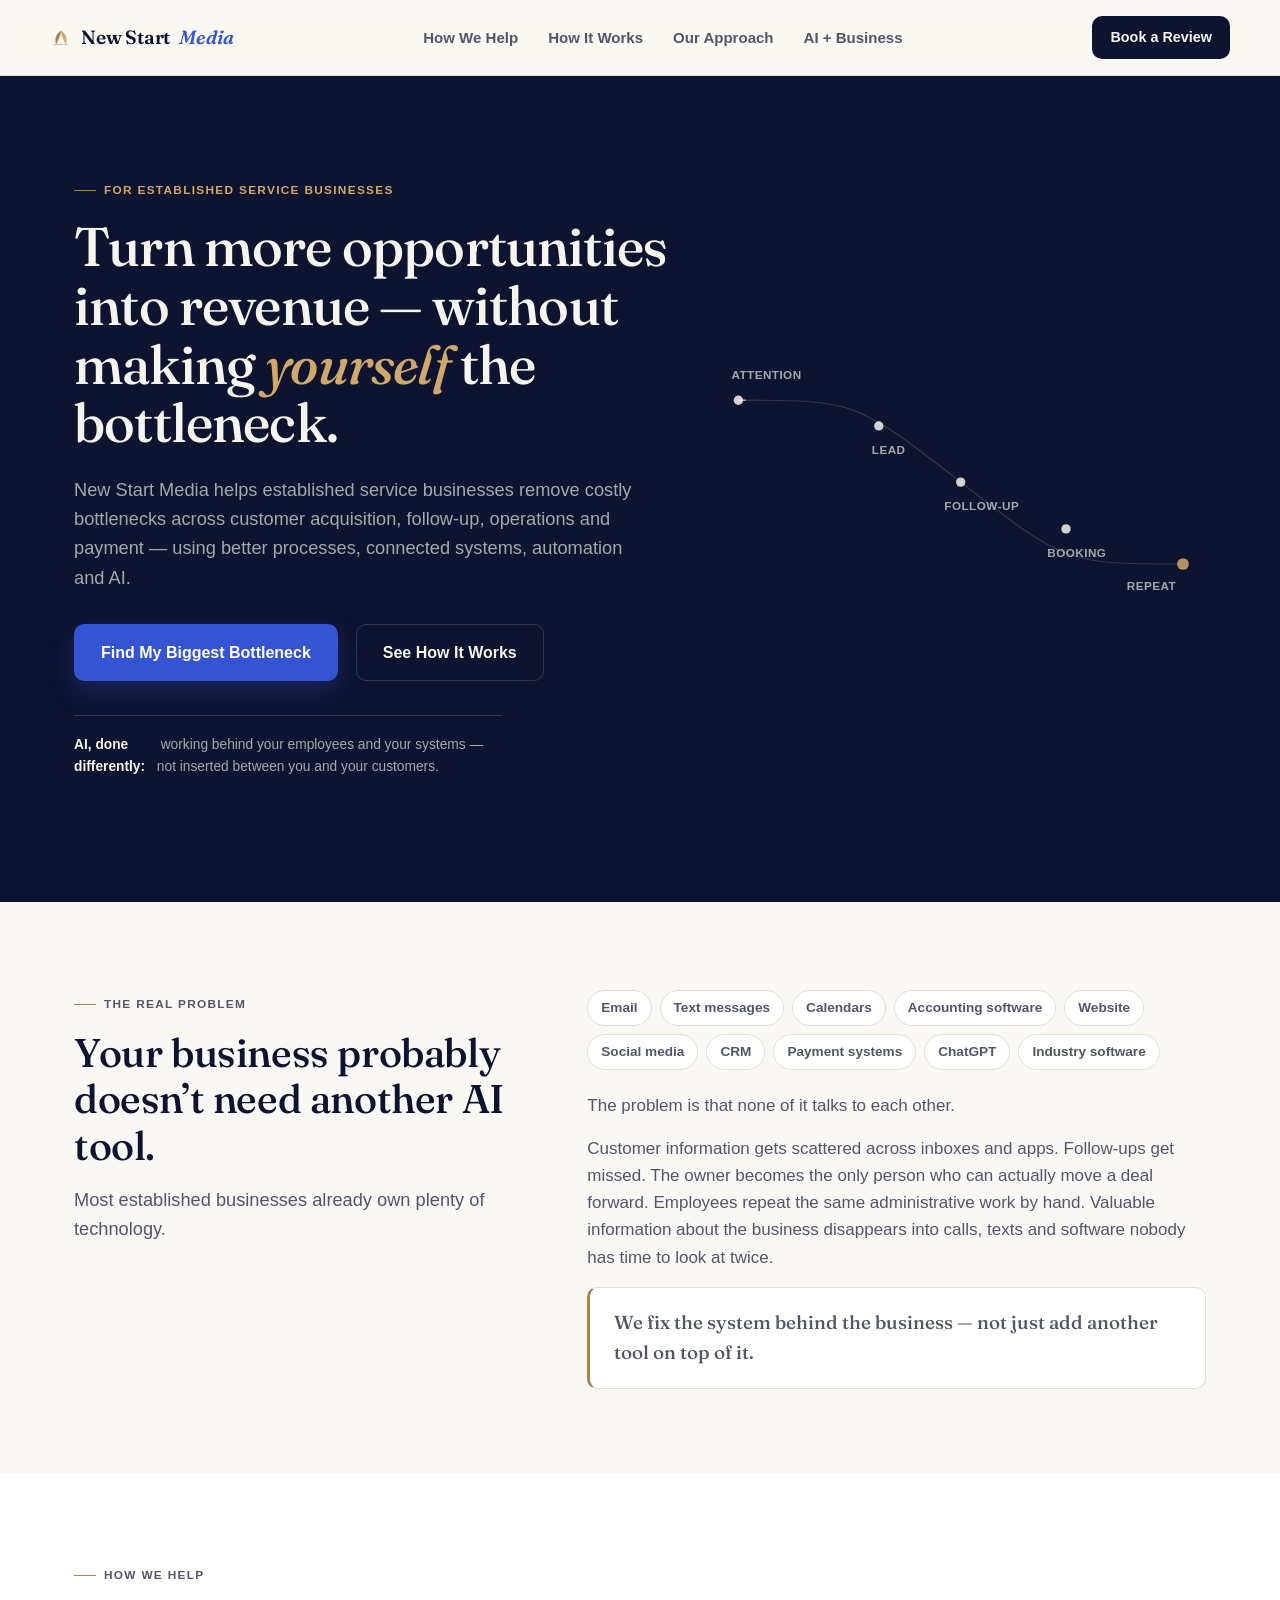
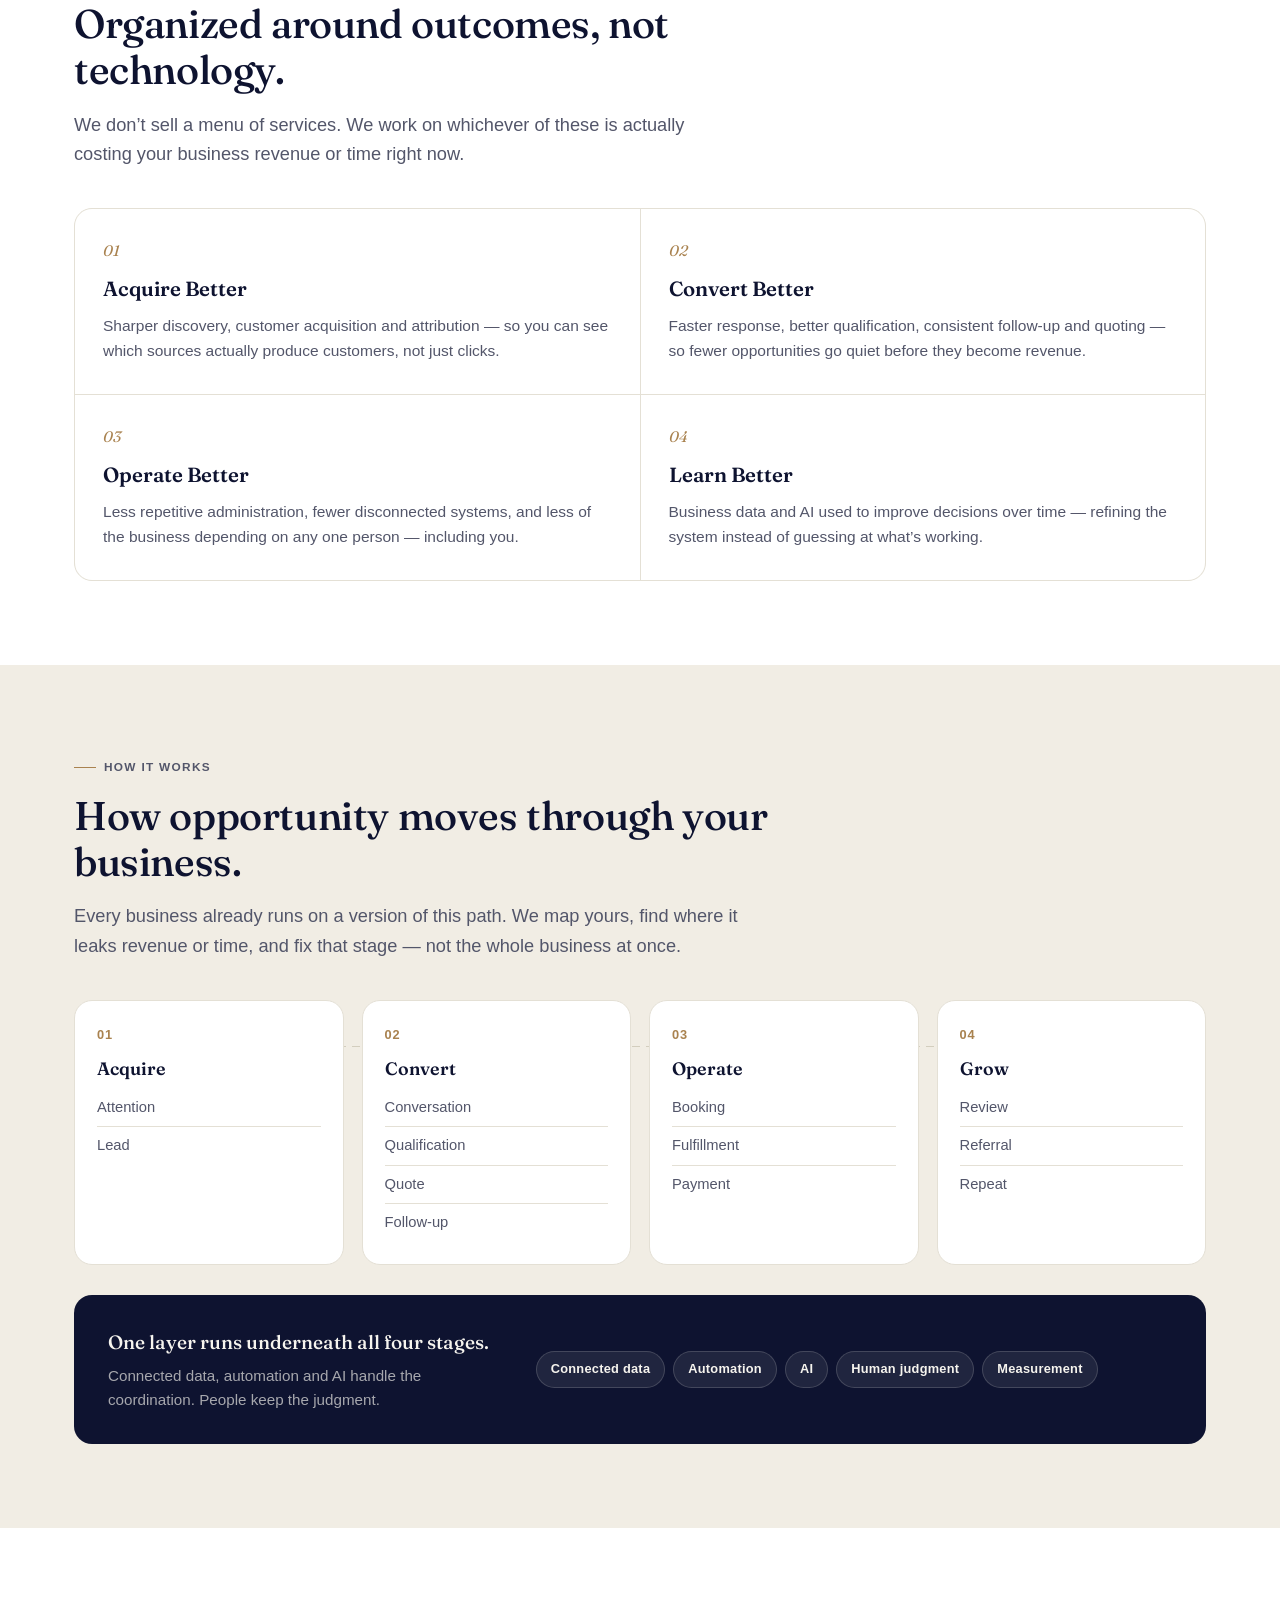
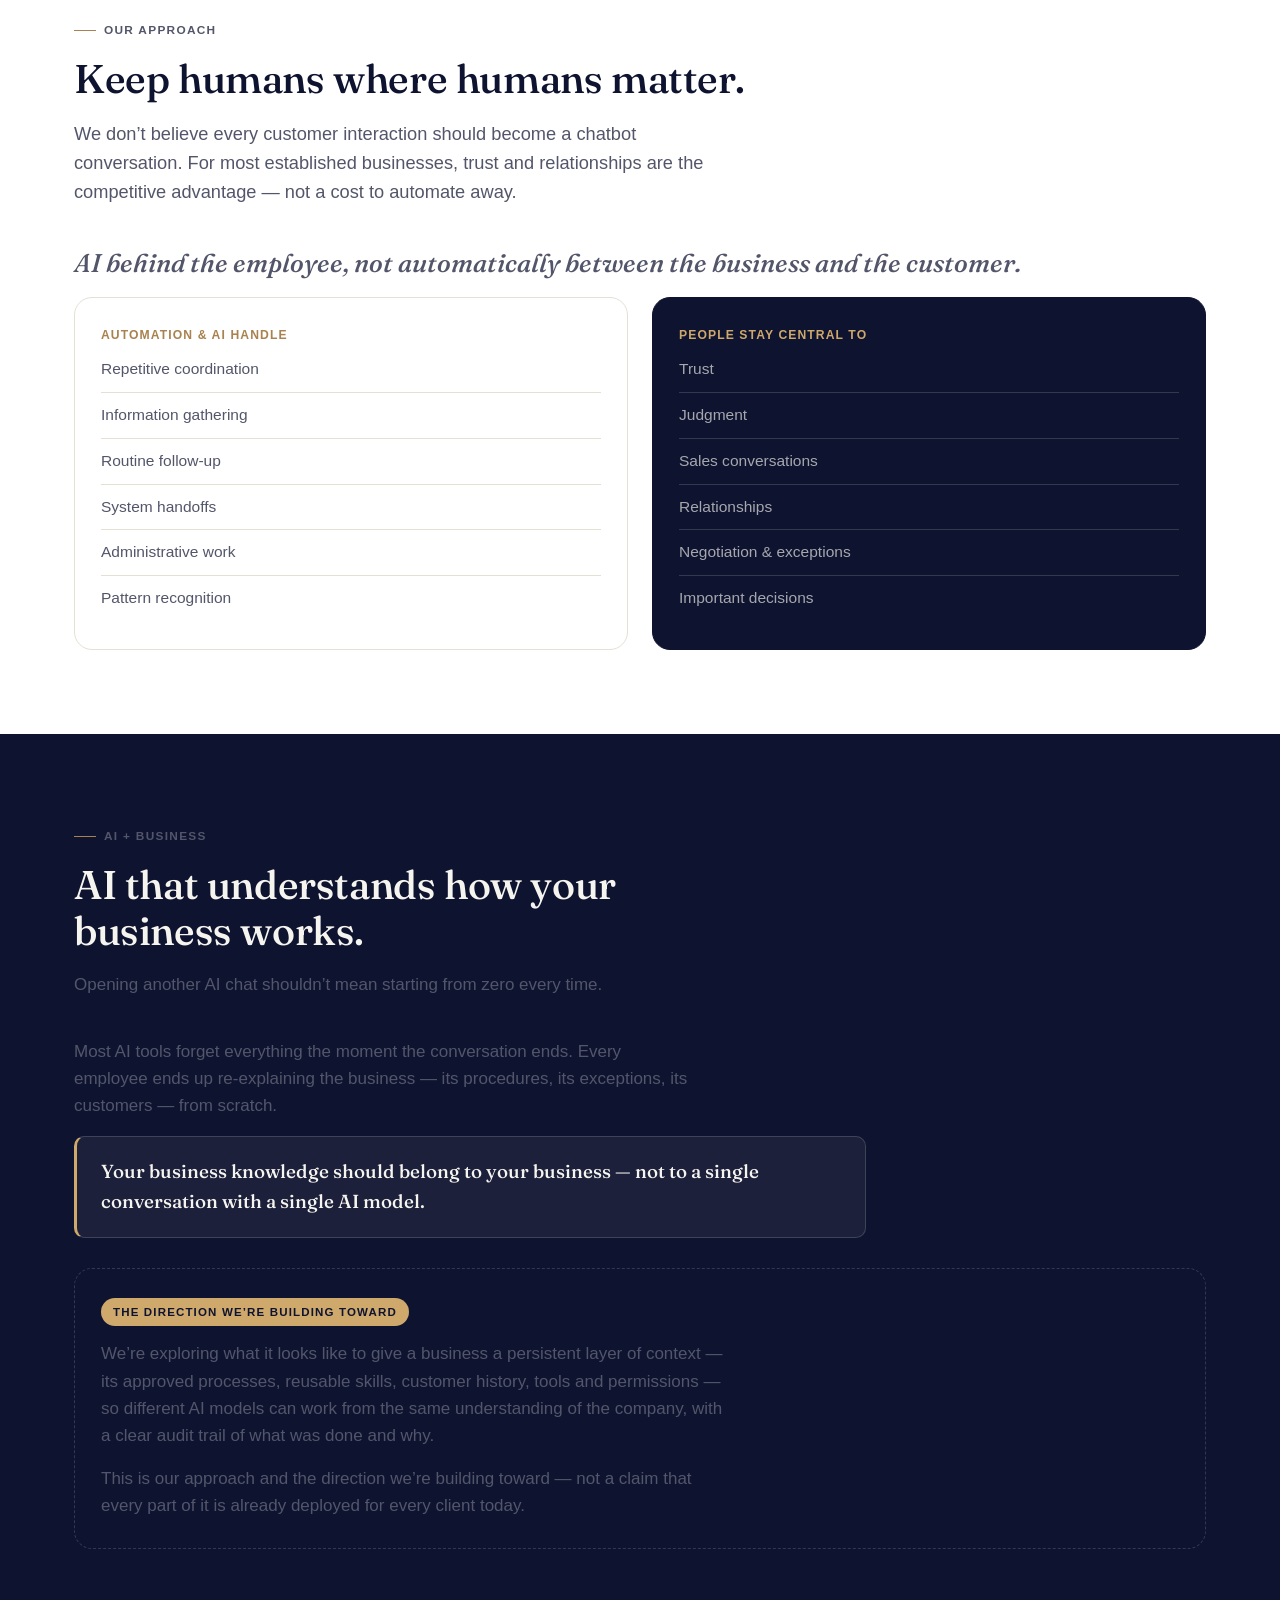
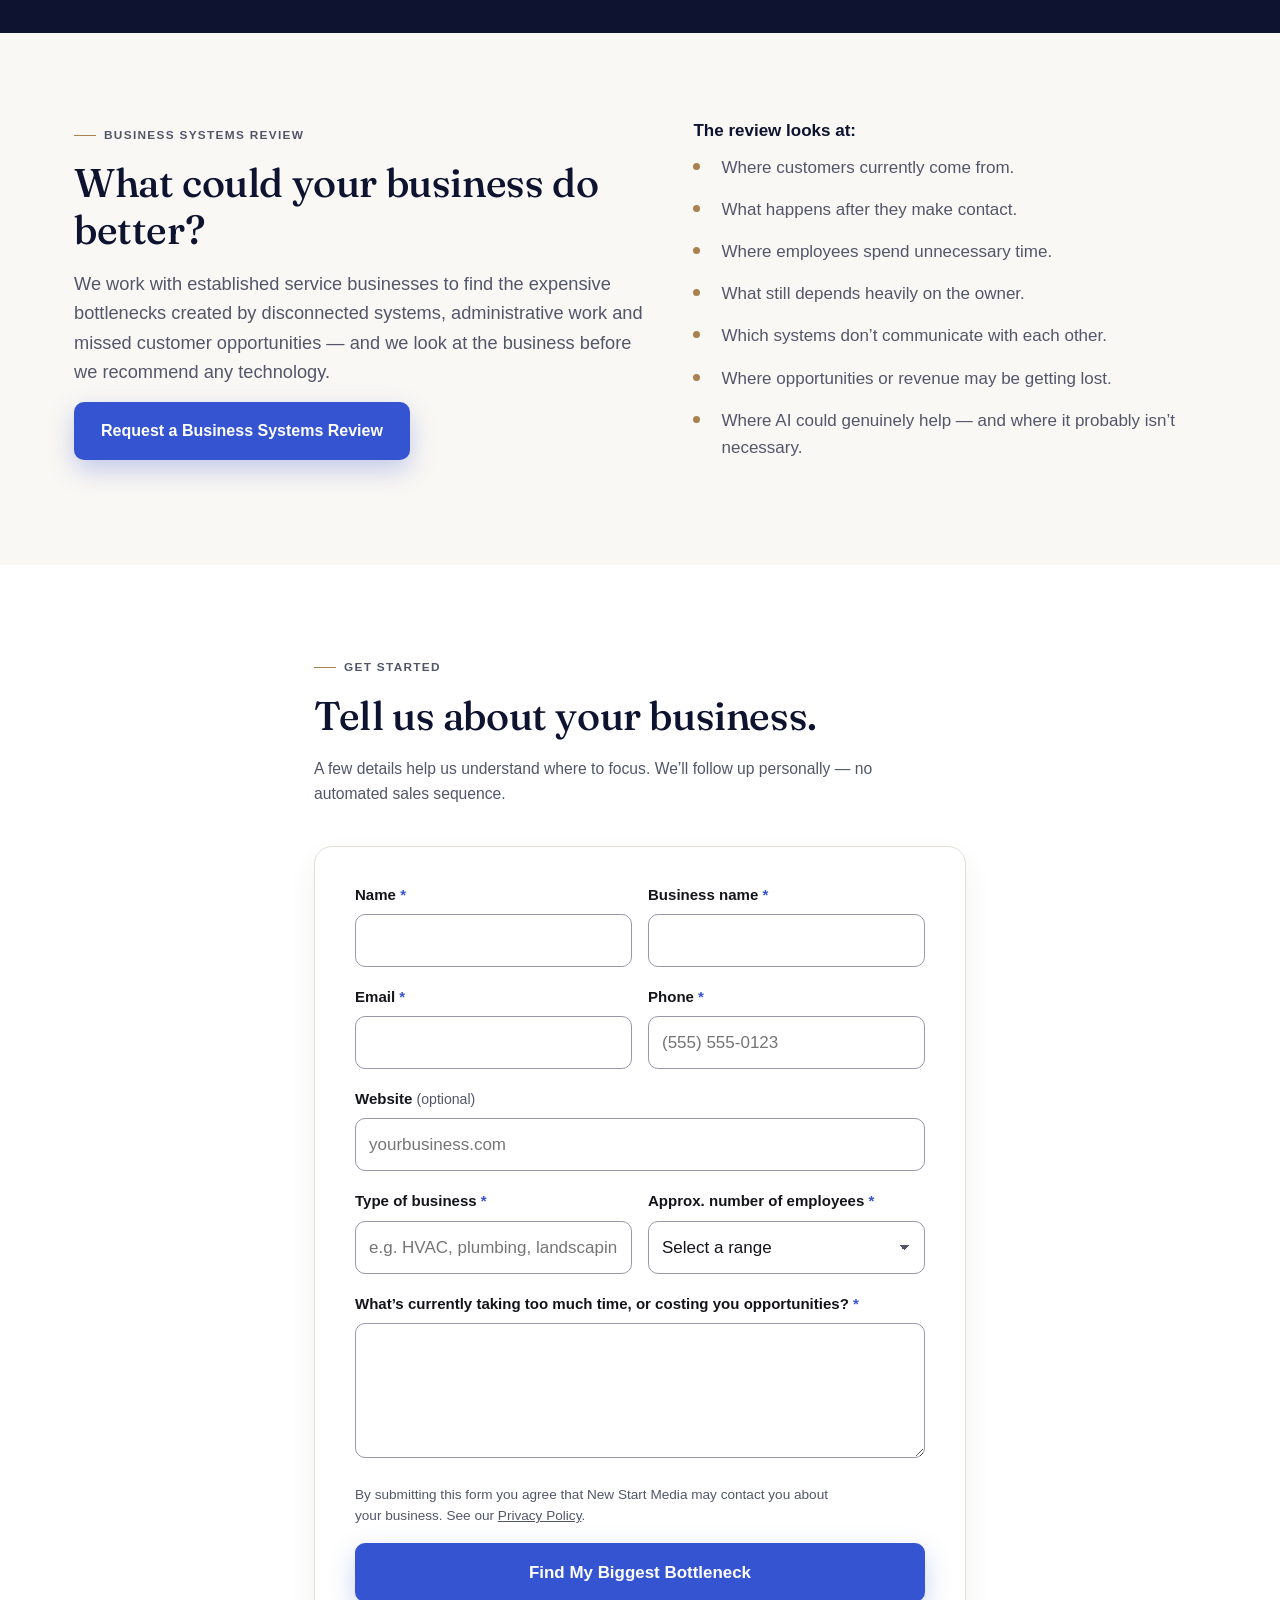
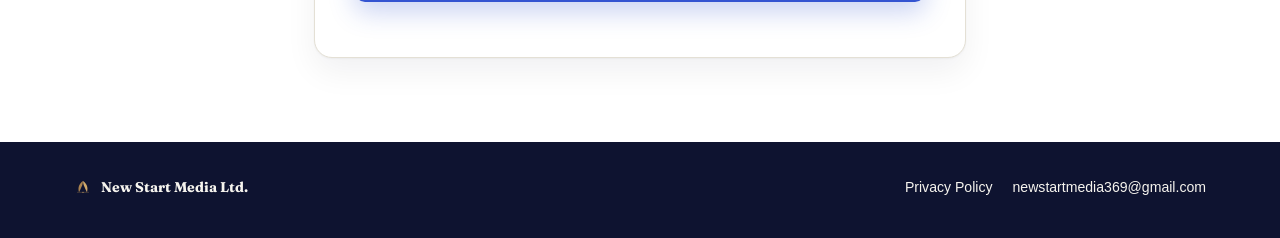
==== commit 0f4c3b7b: "Add New Start Media brand mark and integrate into header/footer/favicon Refines the approved referen" ====
--- a/index.html
+++ b/index.html
@@ -32,7 +32,7 @@
   </script>
        ============================================================ -->
 
-  <link rel="icon" href="data:image/svg+xml,%3Csvg xmlns='http://www.w3.org/2000/svg' viewBox='0 0 100 100'%3E%3Crect width='100' height='100' rx='20' fill='%230e1330'/%3E%3Ctext x='50' y='68' font-size='54' text-anchor='middle' fill='%23cfa86b' font-family='Georgia,serif' font-weight='700'%3ES%3C/text%3E%3C/svg%3E">
+  <link rel="icon" type="image/svg+xml" href="assets/favicon.svg">
   <link rel="preconnect" href="https://fonts.googleapis.com">
   <link rel="preconnect" href="https://fonts.gstatic.com" crossorigin>
   <link rel="stylesheet" href="https://fonts.googleapis.com/css2?family=Fraunces:ital,opsz,wght@0,9..144,400;0,9..144,500;0,9..144,600;1,9..144,500&display=swap">
@@ -43,7 +43,10 @@
 
   <header class="site-header">
     <div class="wrap header-inner">
-      <a class="brand-word" href="./">New Start <span>Media</span></a>
+      <a class="brand-word" href="./">
+        <img class="brand-mark" src="assets/logo-mark.svg" alt="" aria-hidden="true" width="22" height="20">
+        New Start <span>Media</span>
+      </a>
       <nav class="main-nav" aria-label="Primary">
         <ul>
           <li><a href="#help">How We Help</a></li>
@@ -185,14 +188,14 @@
 
         <div class="model-stages">
           <div class="model-stage">
-            <h4>Acquire</h4>
+            <h3>Acquire</h3>
             <ul>
               <li>Attention</li>
               <li>Lead</li>
             </ul>
           </div>
           <div class="model-stage">
-            <h4>Convert</h4>
+            <h3>Convert</h3>
             <ul>
               <li>Conversation</li>
               <li>Qualification</li>
@@ -201,7 +204,7 @@
             </ul>
           </div>
           <div class="model-stage">
-            <h4>Operate</h4>
+            <h3>Operate</h3>
             <ul>
               <li>Booking</li>
               <li>Fulfillment</li>
@@ -209,7 +212,7 @@
             </ul>
           </div>
           <div class="model-stage">
-            <h4>Grow</h4>
+            <h3>Grow</h3>
             <ul>
               <li>Review</li>
               <li>Referral</li>
@@ -220,7 +223,7 @@
 
         <div class="model-layer">
           <div>
-            <h4>One layer runs underneath all four stages.</h4>
+            <h3>One layer runs underneath all four stages.</h3>
             <p>Connected data, automation and AI handle the coordination. People keep the judgment.</p>
           </div>
           <ul class="layer-tags">
@@ -429,7 +432,10 @@
 
   <footer class="site-footer">
     <div class="wrap">
-      <span class="footer-brand">New Start Media Ltd.</span>
+      <span class="footer-brand">
+        <img class="footer-mark" src="assets/logo-mark.svg" alt="" aria-hidden="true" width="18" height="16">
+        New Start Media Ltd.
+      </span>
       <nav class="footer-links" aria-label="Footer">
         <a href="privacy/">Privacy Policy</a>
         <a href="mailto:newstartmedia369@gmail.com">newstartmedia369@gmail.com</a>
--- a/styles.css
+++ b/styles.css
@@ -136,14 +136,29 @@
   padding: 16px 0;
 }
 .brand-word {
-  font-family: var(--font-display);
-  font-size: 1.2rem;
+  display: inline-flex;
+  align-items: center;
+  gap: 8px;
+  font-family: var(--font-display);
+  font-size: 1.08rem;
   font-weight: 600;
   letter-spacing: -0.01em;
   color: var(--navy);
   text-decoration: none;
+  white-space: nowrap;
+  flex: none;
 }
 .brand-word span { color: var(--accent); font-style: italic; }
+.brand-mark {
+  width: 20px;
+  height: 18px;
+  flex: none;
+}
+
+@media (min-width: 400px) {
+  .brand-word { font-size: 1.2rem; gap: 9px; }
+  .brand-mark { width: 22px; height: 20px; }
+}
 
 .main-nav {
   display: none;
@@ -190,6 +205,13 @@
   white-space: nowrap;
 }
 .header-cta:hover { background: var(--navy-soft); }
+
+@media (max-width: 419px) {
+  /* Only hide the persistent CTA where a mobile-menu fallback exists
+     (it's the last item there) — pages without one (e.g. privacy/)
+     keep it, so "Book a Review" is never unreachable from the header. */
+  .site-header:has(.mobile-nav) .header-cta { display: none; }
+}
 
 .mobile-nav {
   border-top: 1px solid var(--line);
@@ -511,7 +533,7 @@
   margin-bottom: 10px;
   letter-spacing: 0.06em;
 }
-.model-stage h4 {
+.model-stage h3 {
   font-family: var(--font-display);
   font-size: 1.12rem;
   font-weight: 600;
@@ -559,7 +581,7 @@
 @media (min-width: 700px) {
   .model-layer { grid-template-columns: 1fr 1.6fr; align-items: center; gap: 30px; padding: 32px 34px; }
 }
-.model-layer h4 {
+.model-layer h3 {
   font-family: var(--font-display);
   font-weight: 500;
   font-size: 1.2rem;
@@ -817,7 +839,15 @@
 .site-footer a { color: var(--on-navy); text-decoration: none; }
 .site-footer a:hover { text-decoration: underline; }
 .footer-links { display: flex; gap: 20px; flex-wrap: wrap; }
-.footer-brand { color: var(--on-navy); font-weight: 700; font-family: var(--font-display); }
+.footer-brand {
+  display: inline-flex;
+  align-items: center;
+  gap: 9px;
+  color: var(--on-navy);
+  font-weight: 700;
+  font-family: var(--font-display);
+}
+.footer-mark { width: 18px; height: 16px; flex: none; }
 
 /* ---------- Privacy / simple content page ---------- */
 
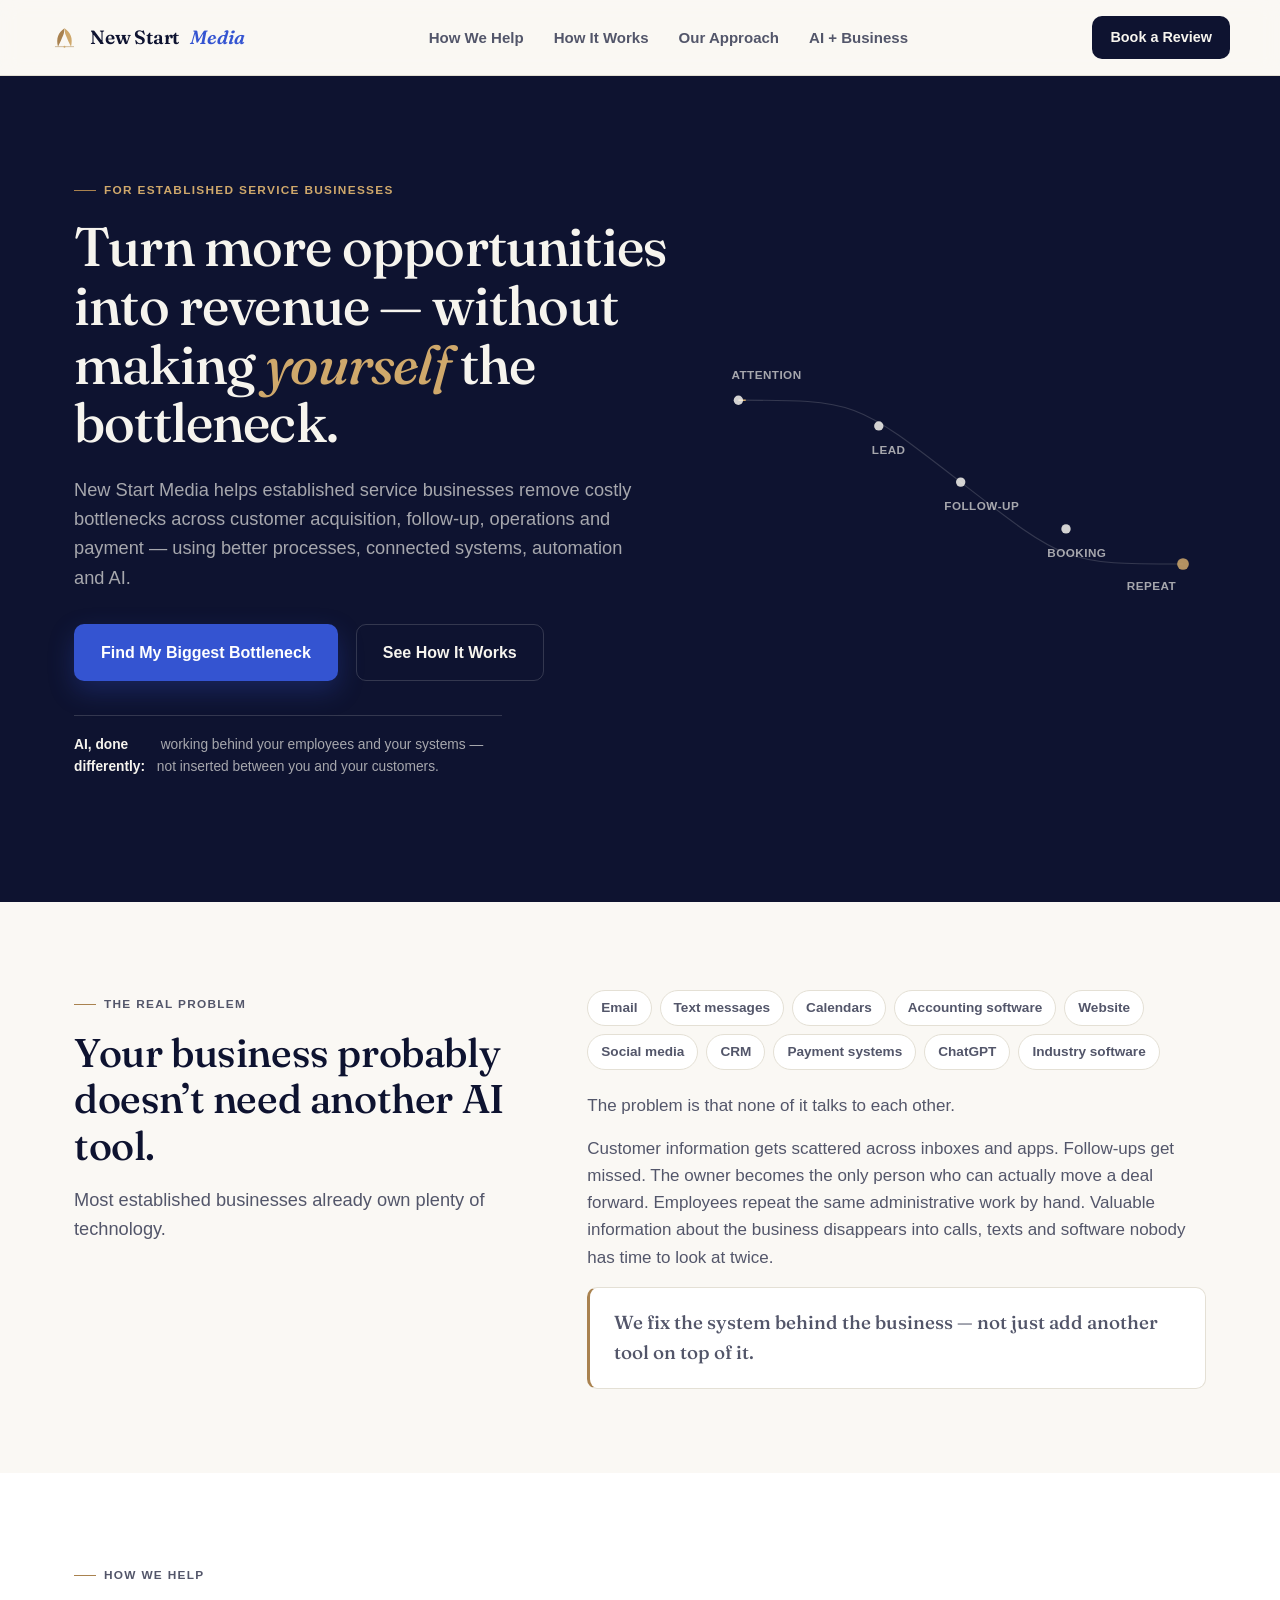
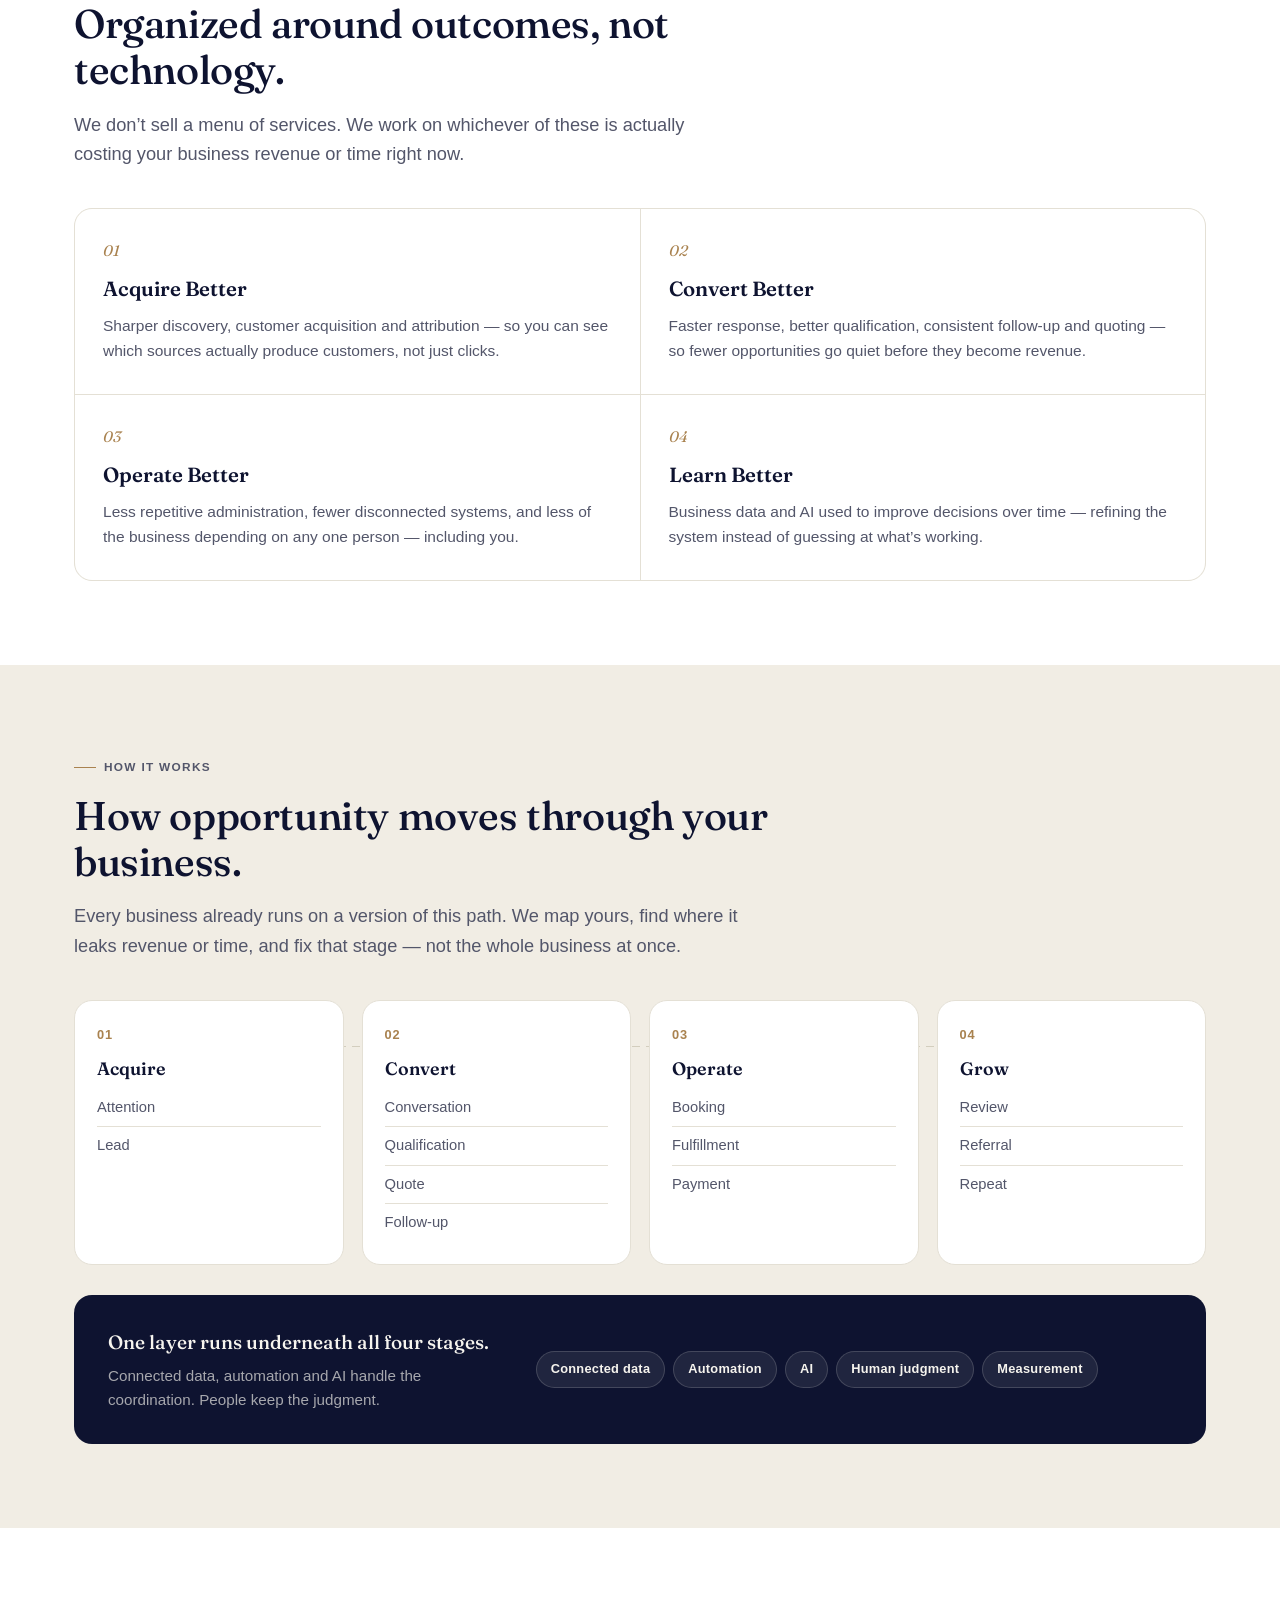
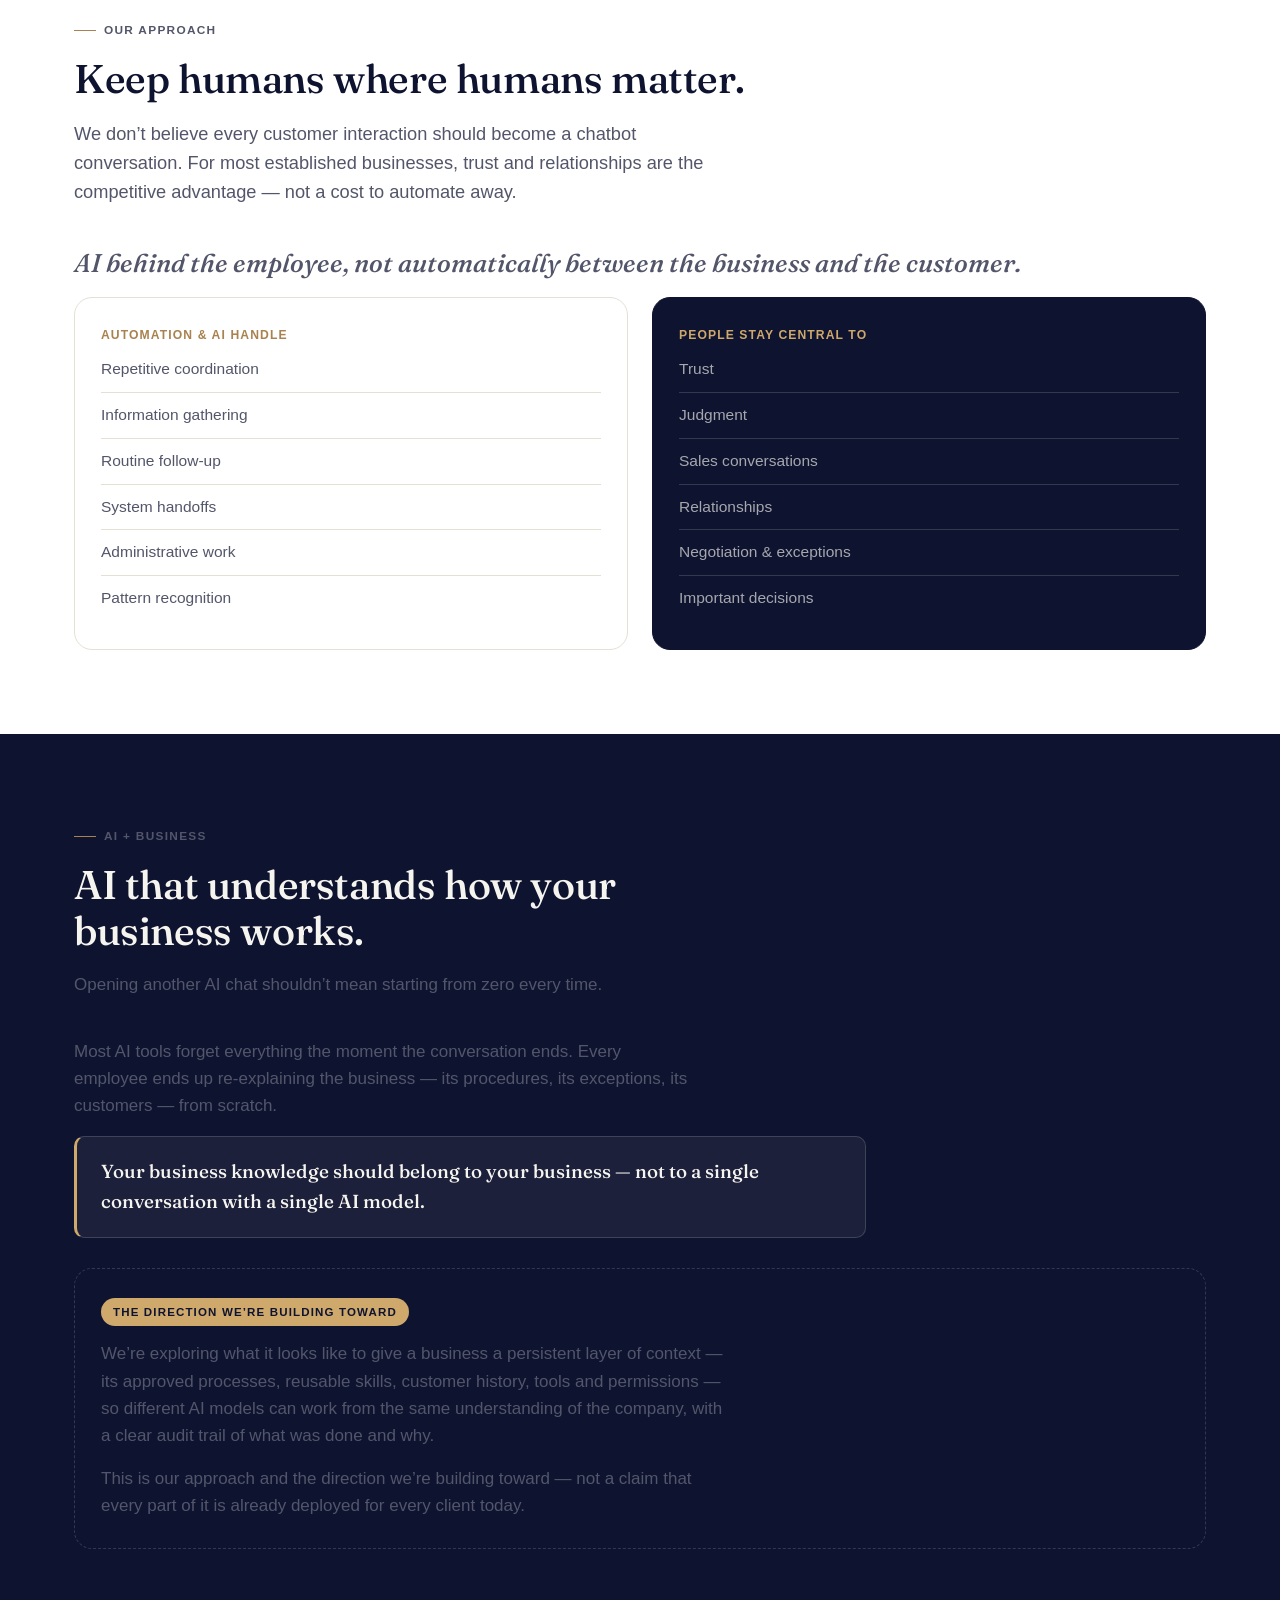
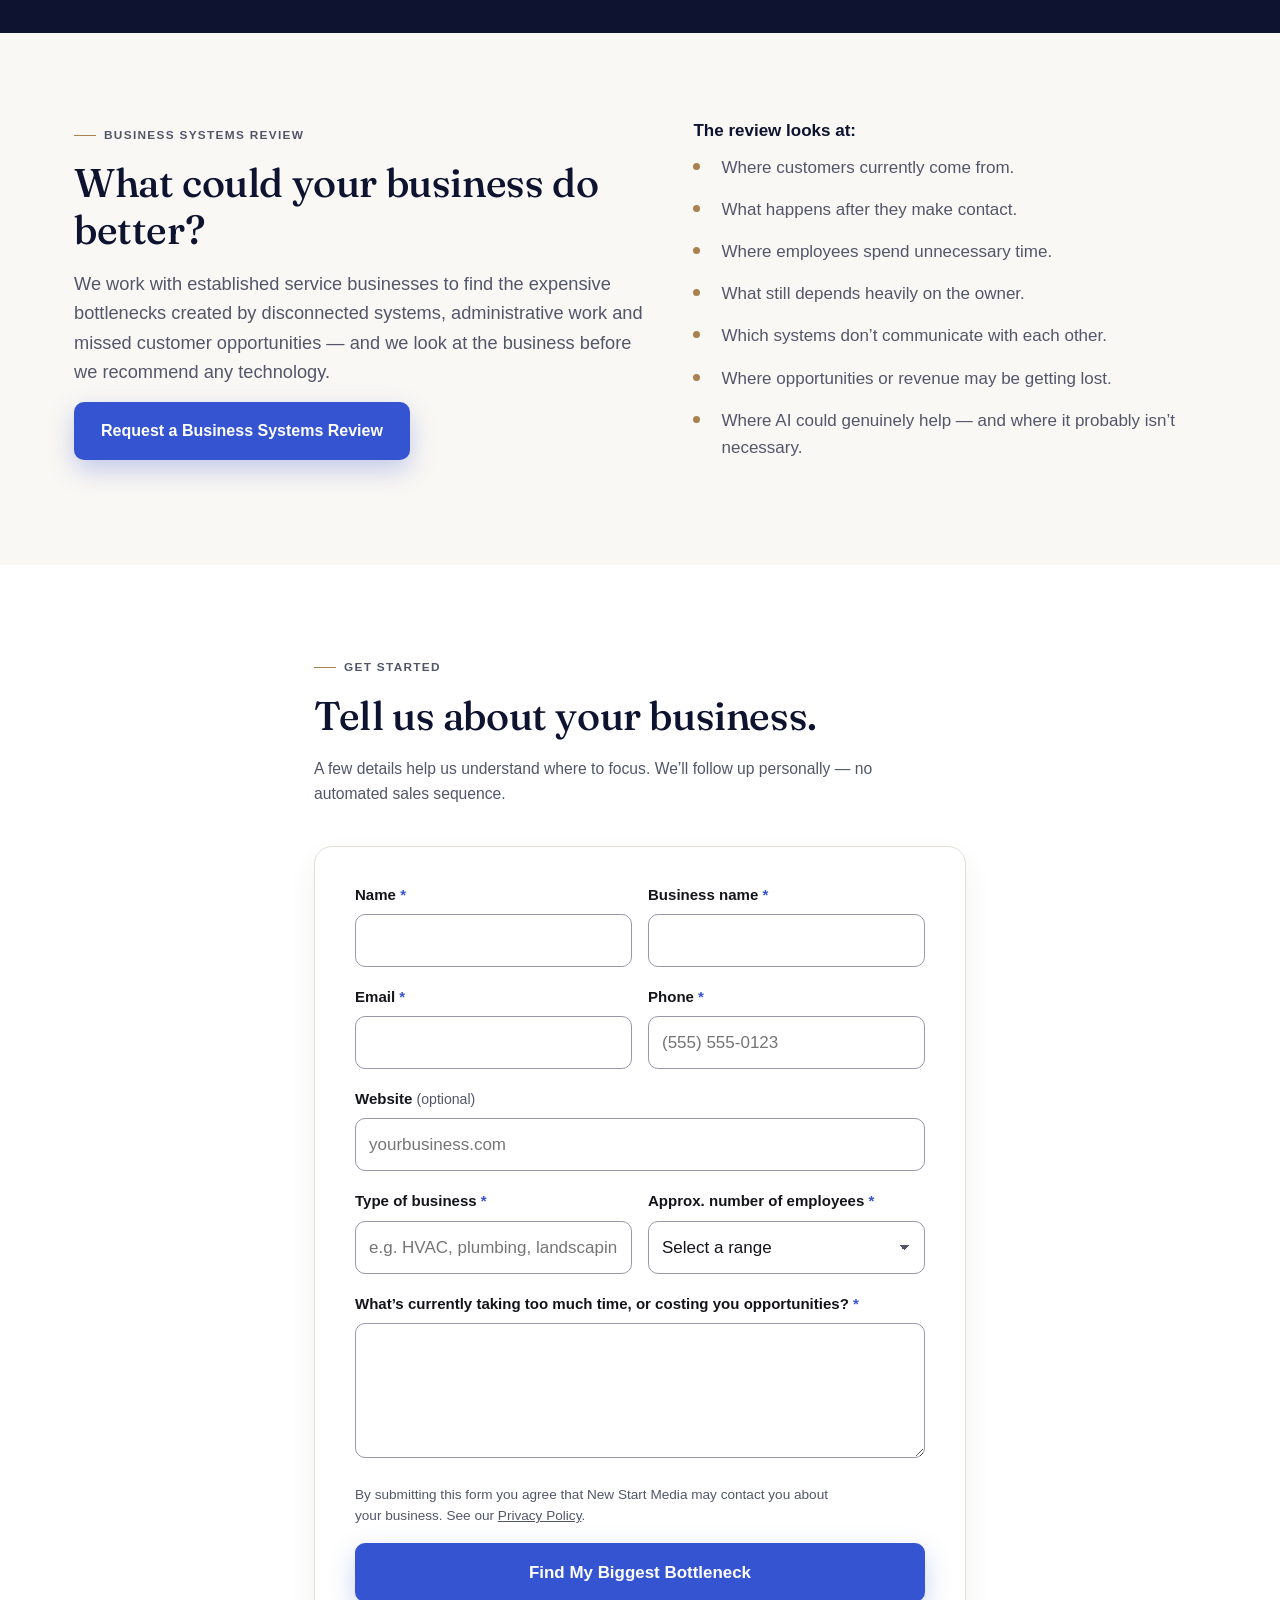
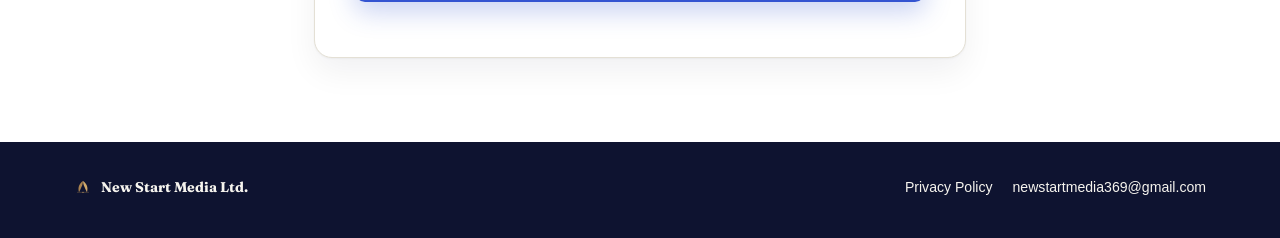
==== commit da2c2c8e: "Increase header brand mark size ~30% The symbol was reading too small next to "New Start Media" in t" ====
--- a/index.html
+++ b/index.html
@@ -44,7 +44,7 @@
   <header class="site-header">
     <div class="wrap header-inner">
       <a class="brand-word" href="./">
-        <img class="brand-mark" src="assets/logo-mark.svg" alt="" aria-hidden="true" width="22" height="20">
+        <img class="brand-mark" src="assets/logo-mark.svg" alt="" aria-hidden="true" width="29" height="26">
         New Start <span>Media</span>
       </a>
       <nav class="main-nav" aria-label="Primary">
--- a/styles.css
+++ b/styles.css
@@ -138,7 +138,7 @@
 .brand-word {
   display: inline-flex;
   align-items: center;
-  gap: 8px;
+  gap: 10px;
   font-family: var(--font-display);
   font-size: 1.08rem;
   font-weight: 600;
@@ -150,14 +150,14 @@
 }
 .brand-word span { color: var(--accent); font-style: italic; }
 .brand-mark {
-  width: 20px;
-  height: 18px;
+  width: 26px;
+  height: 23px;
   flex: none;
 }
 
 @media (min-width: 400px) {
-  .brand-word { font-size: 1.2rem; gap: 9px; }
-  .brand-mark { width: 22px; height: 20px; }
+  .brand-word { font-size: 1.2rem; gap: 11px; }
+  .brand-mark { width: 29px; height: 26px; }
 }
 
 .main-nav {
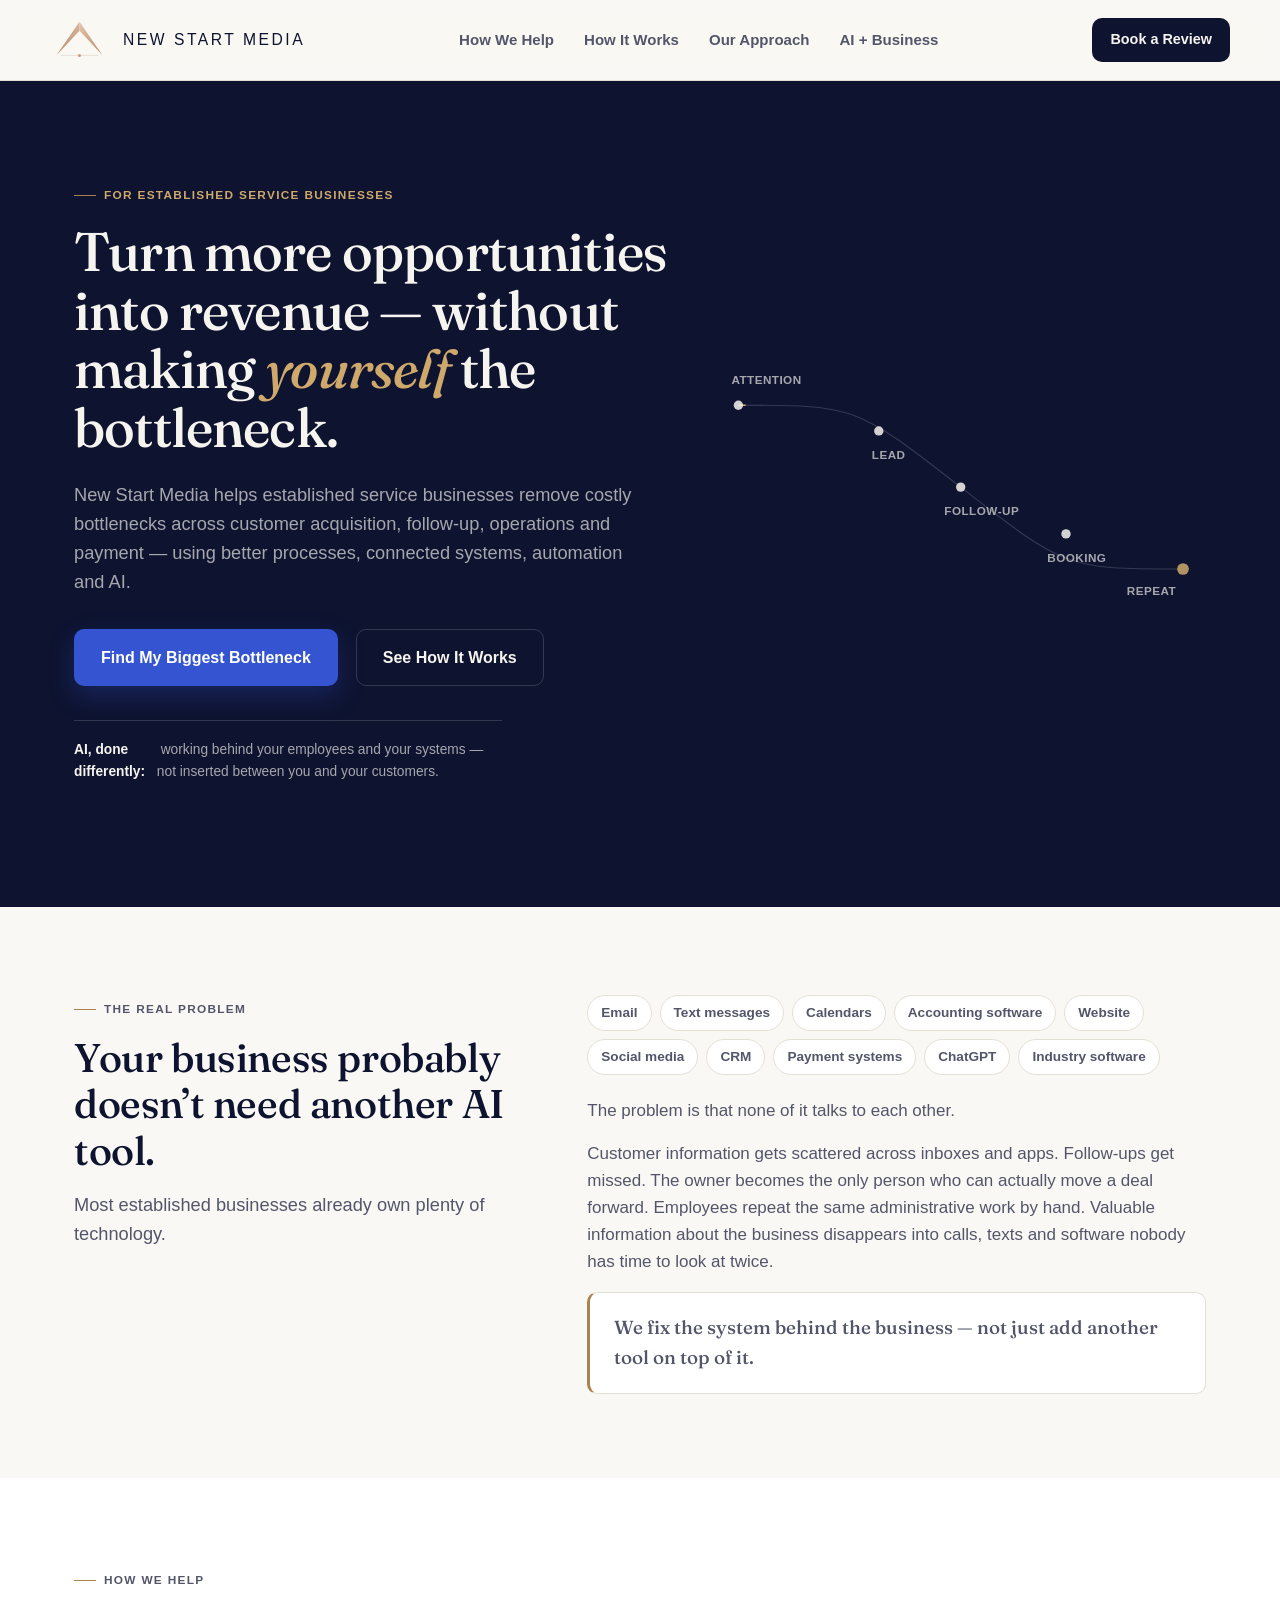
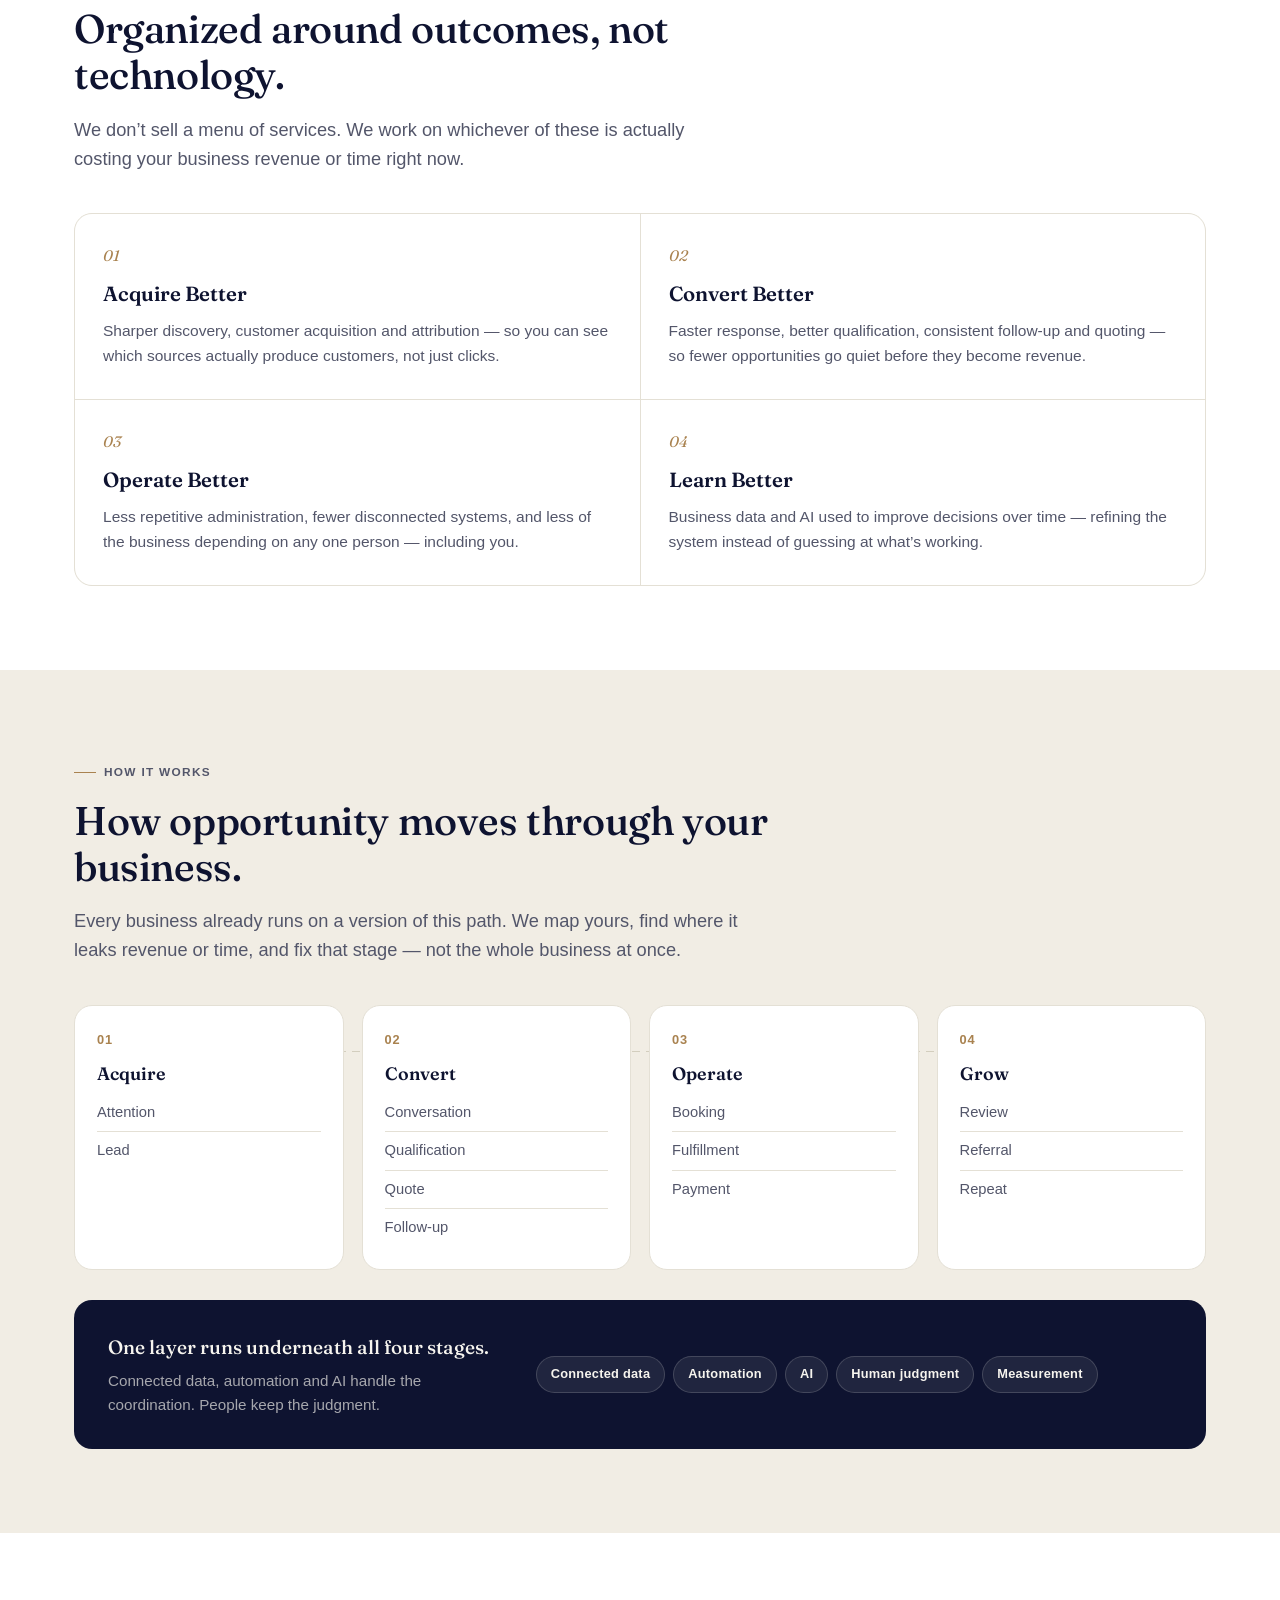
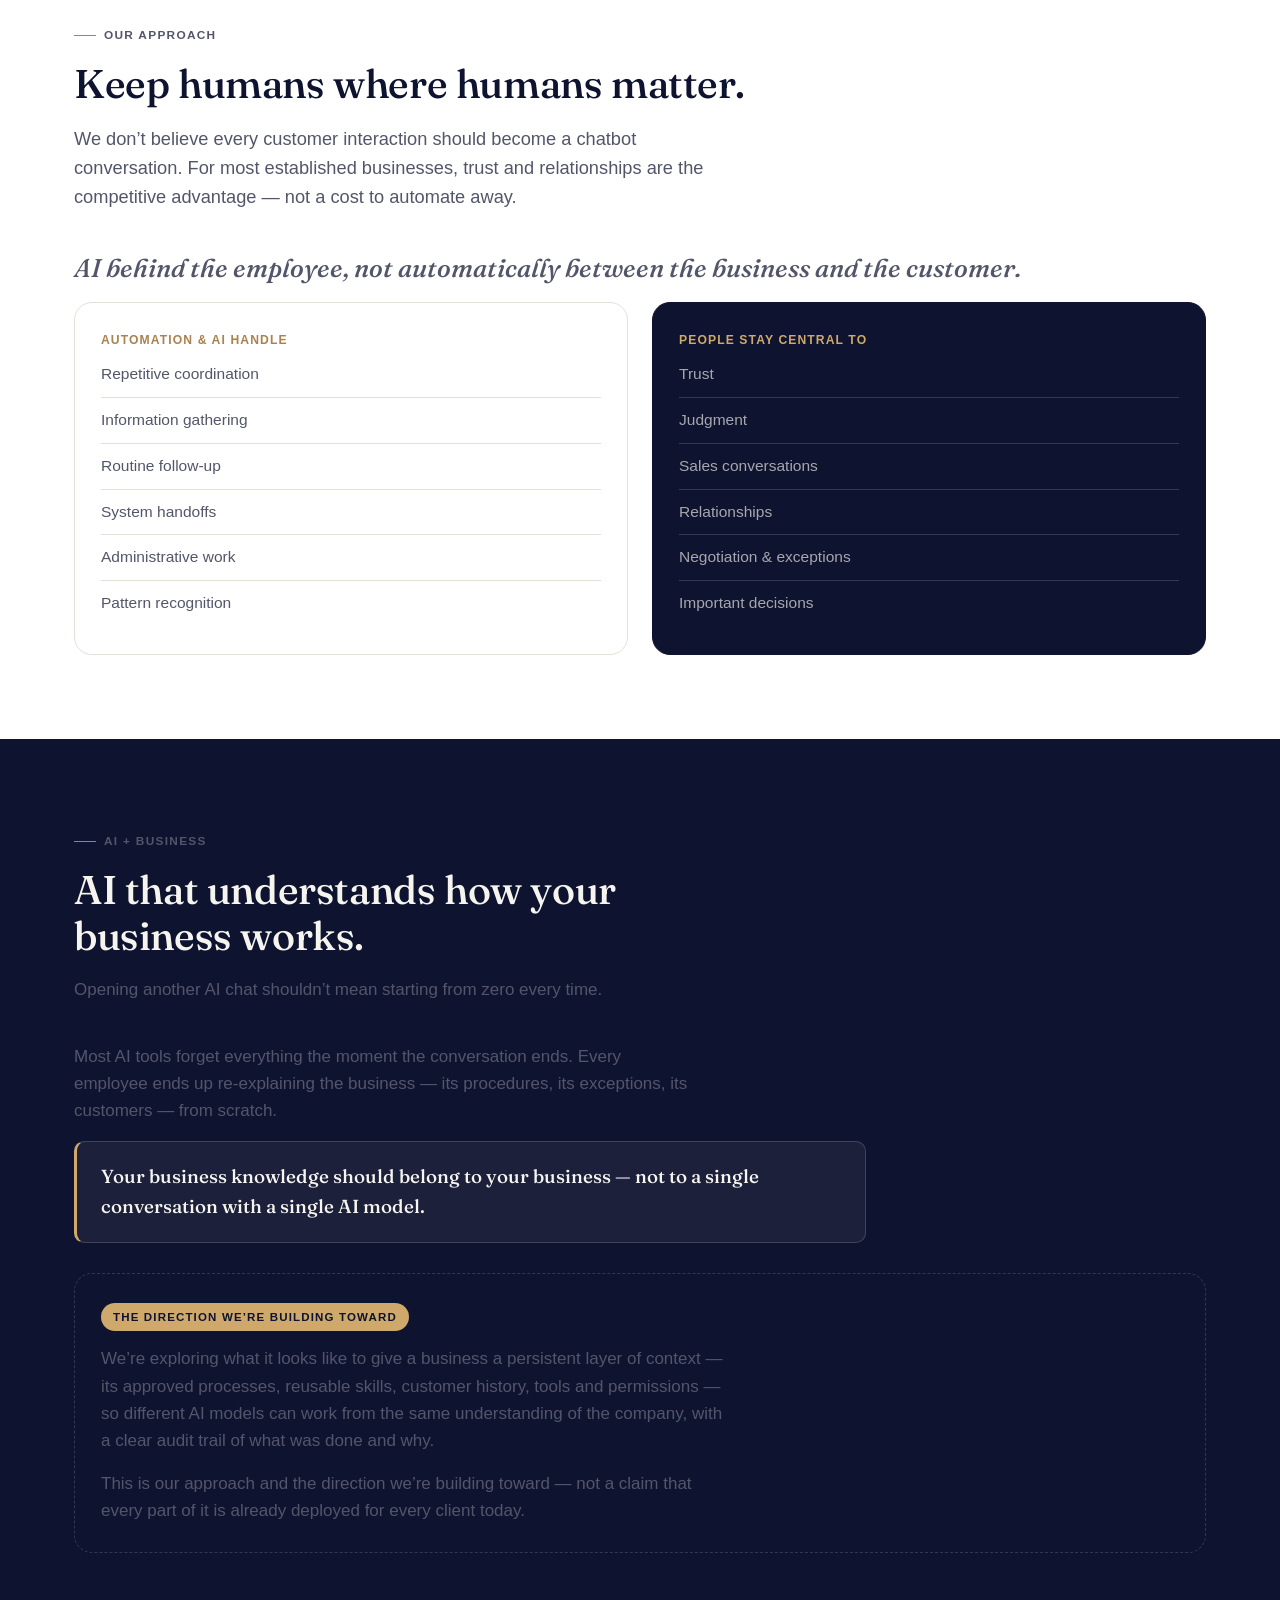
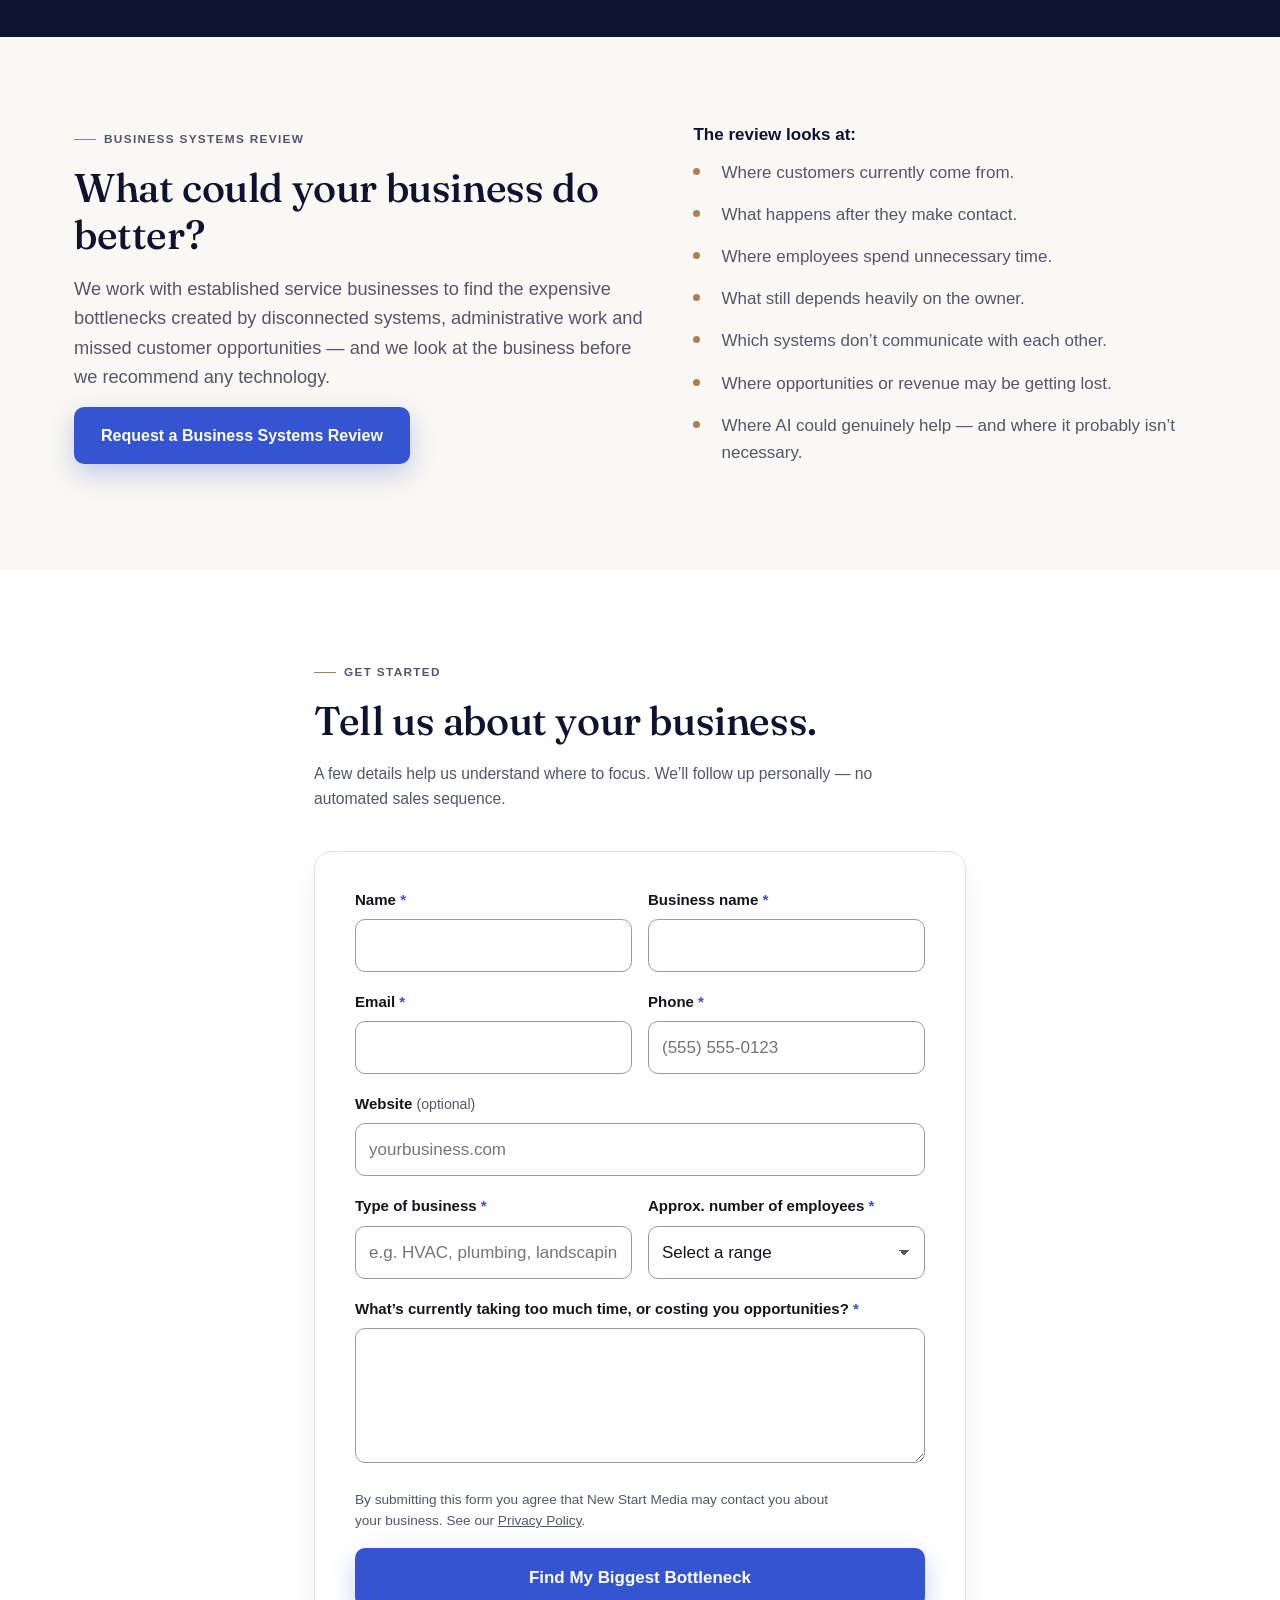
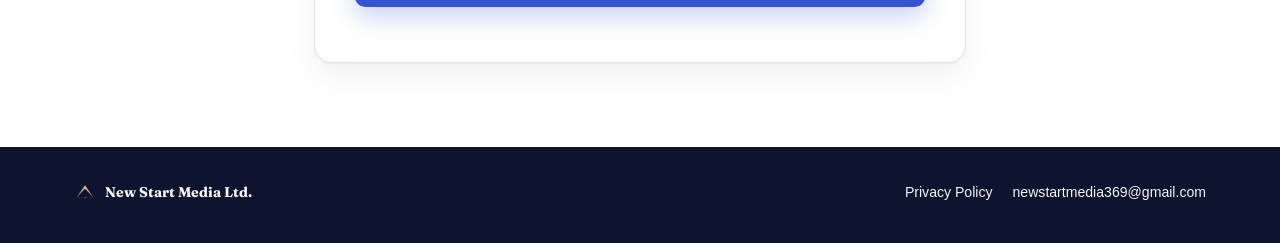
==== commit bc129f3d: "Replace misinterpreted logo with the approved open-ascent mark The previous symbol had drifted from " ====
--- a/index.html
+++ b/index.html
@@ -44,8 +44,8 @@
   <header class="site-header">
     <div class="wrap header-inner">
       <a class="brand-word" href="./">
-        <img class="brand-mark" src="assets/logo-mark.svg" alt="" aria-hidden="true" width="29" height="26">
-        New Start <span>Media</span>
+        <img class="brand-mark" src="assets/logo-mark.svg" alt="" aria-hidden="true" width="59" height="48">
+        New Start Media
       </a>
       <nav class="main-nav" aria-label="Primary">
         <ul>
@@ -433,7 +433,7 @@
   <footer class="site-footer">
     <div class="wrap">
       <span class="footer-brand">
-        <img class="footer-mark" src="assets/logo-mark.svg" alt="" aria-hidden="true" width="18" height="16">
+        <img class="footer-mark" src="assets/logo-mark.svg" alt="" aria-hidden="true" width="22" height="18">
         New Start Media Ltd.
       </span>
       <nav class="footer-links" aria-label="Footer">
--- a/styles.css
+++ b/styles.css
@@ -138,26 +138,26 @@
 .brand-word {
   display: inline-flex;
   align-items: center;
-  gap: 10px;
-  font-family: var(--font-display);
-  font-size: 1.08rem;
-  font-weight: 600;
-  letter-spacing: -0.01em;
+  gap: 12px;
+  font-family: var(--font-sans);
+  font-size: 0.86rem;
+  font-weight: 400;
+  letter-spacing: 0.14em;
+  text-transform: uppercase;
   color: var(--navy);
   text-decoration: none;
   white-space: nowrap;
   flex: none;
 }
-.brand-word span { color: var(--accent); font-style: italic; }
 .brand-mark {
-  width: 26px;
-  height: 23px;
+  width: 48px;
+  height: 39px;
   flex: none;
 }
 
 @media (min-width: 400px) {
-  .brand-word { font-size: 1.2rem; gap: 11px; }
-  .brand-mark { width: 29px; height: 26px; }
+  .brand-word { font-size: 0.98rem; gap: 14px; letter-spacing: 0.16em; }
+  .brand-mark { width: 59px; height: 48px; }
 }
 
 .main-nav {
@@ -847,7 +847,7 @@
   font-weight: 700;
   font-family: var(--font-display);
 }
-.footer-mark { width: 18px; height: 16px; flex: none; }
+.footer-mark { width: 22px; height: 18px; flex: none; }
 
 /* ---------- Privacy / simple content page ---------- */
 
